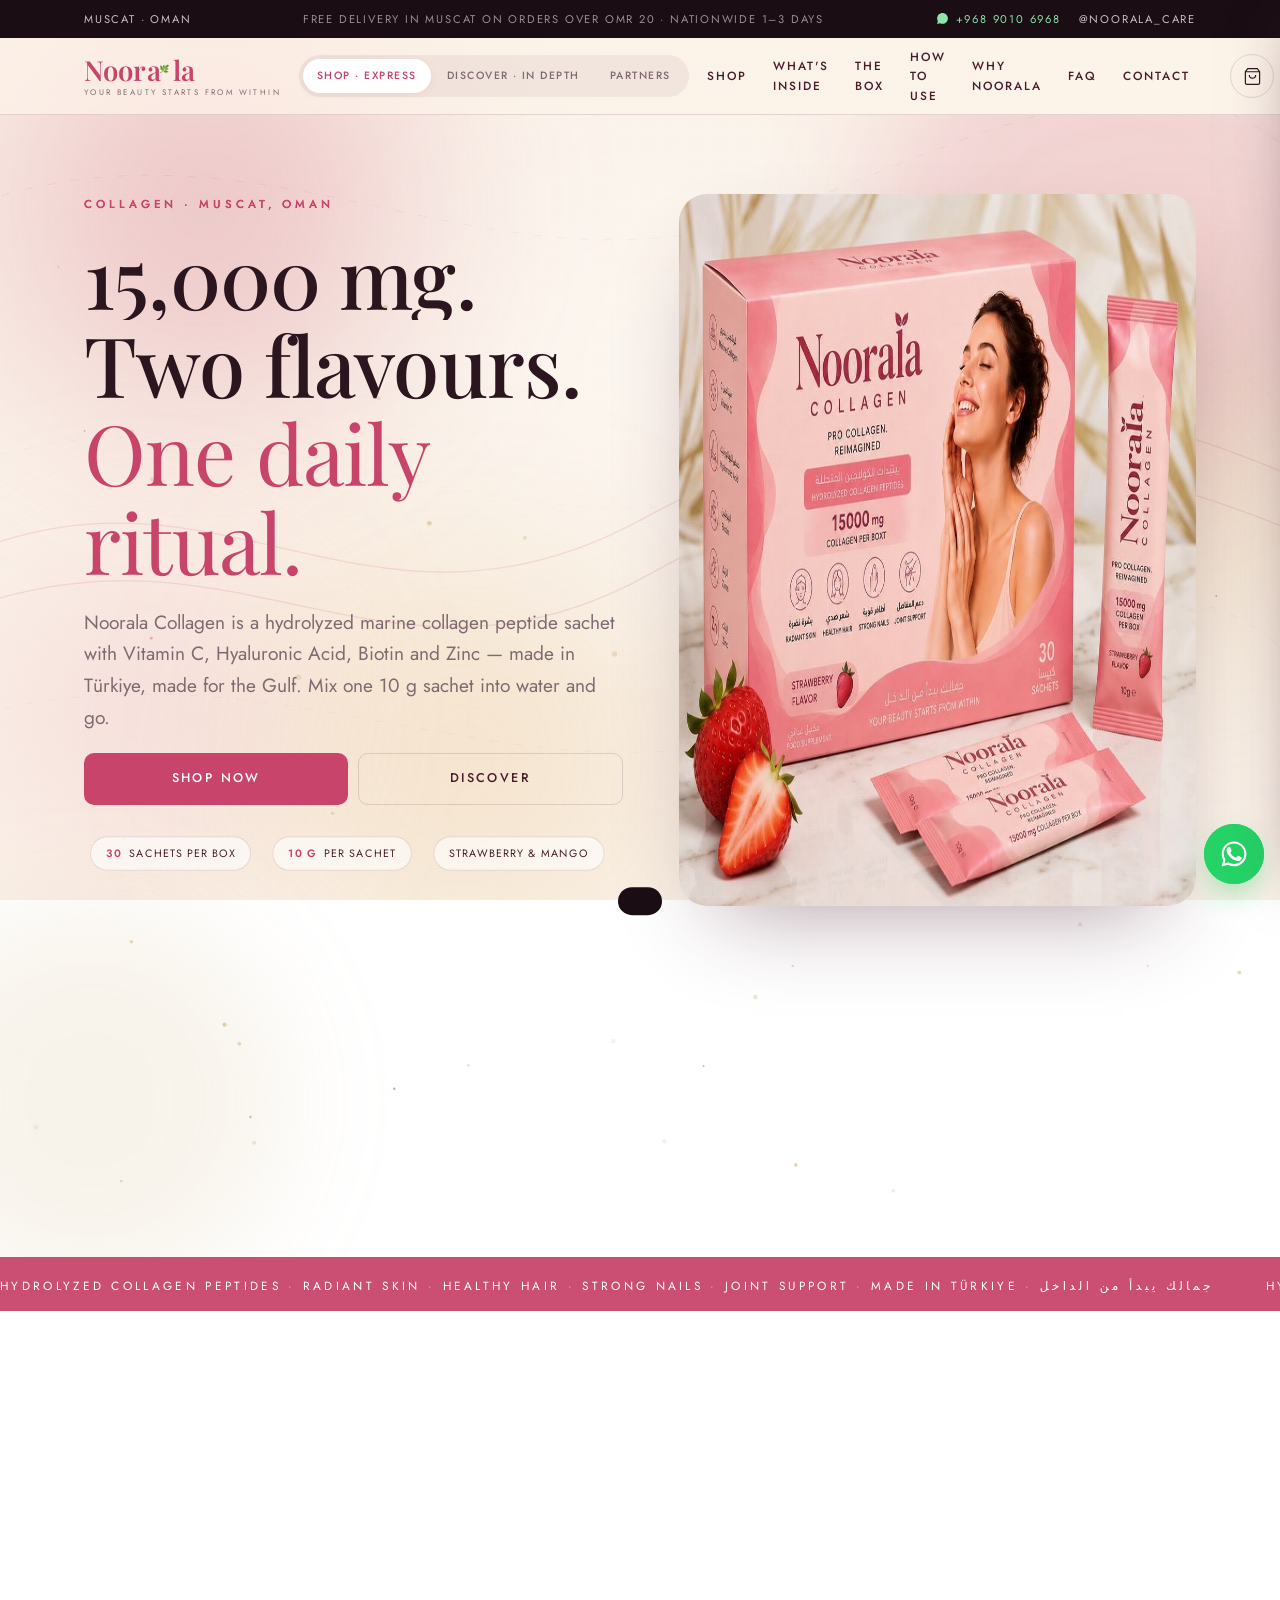
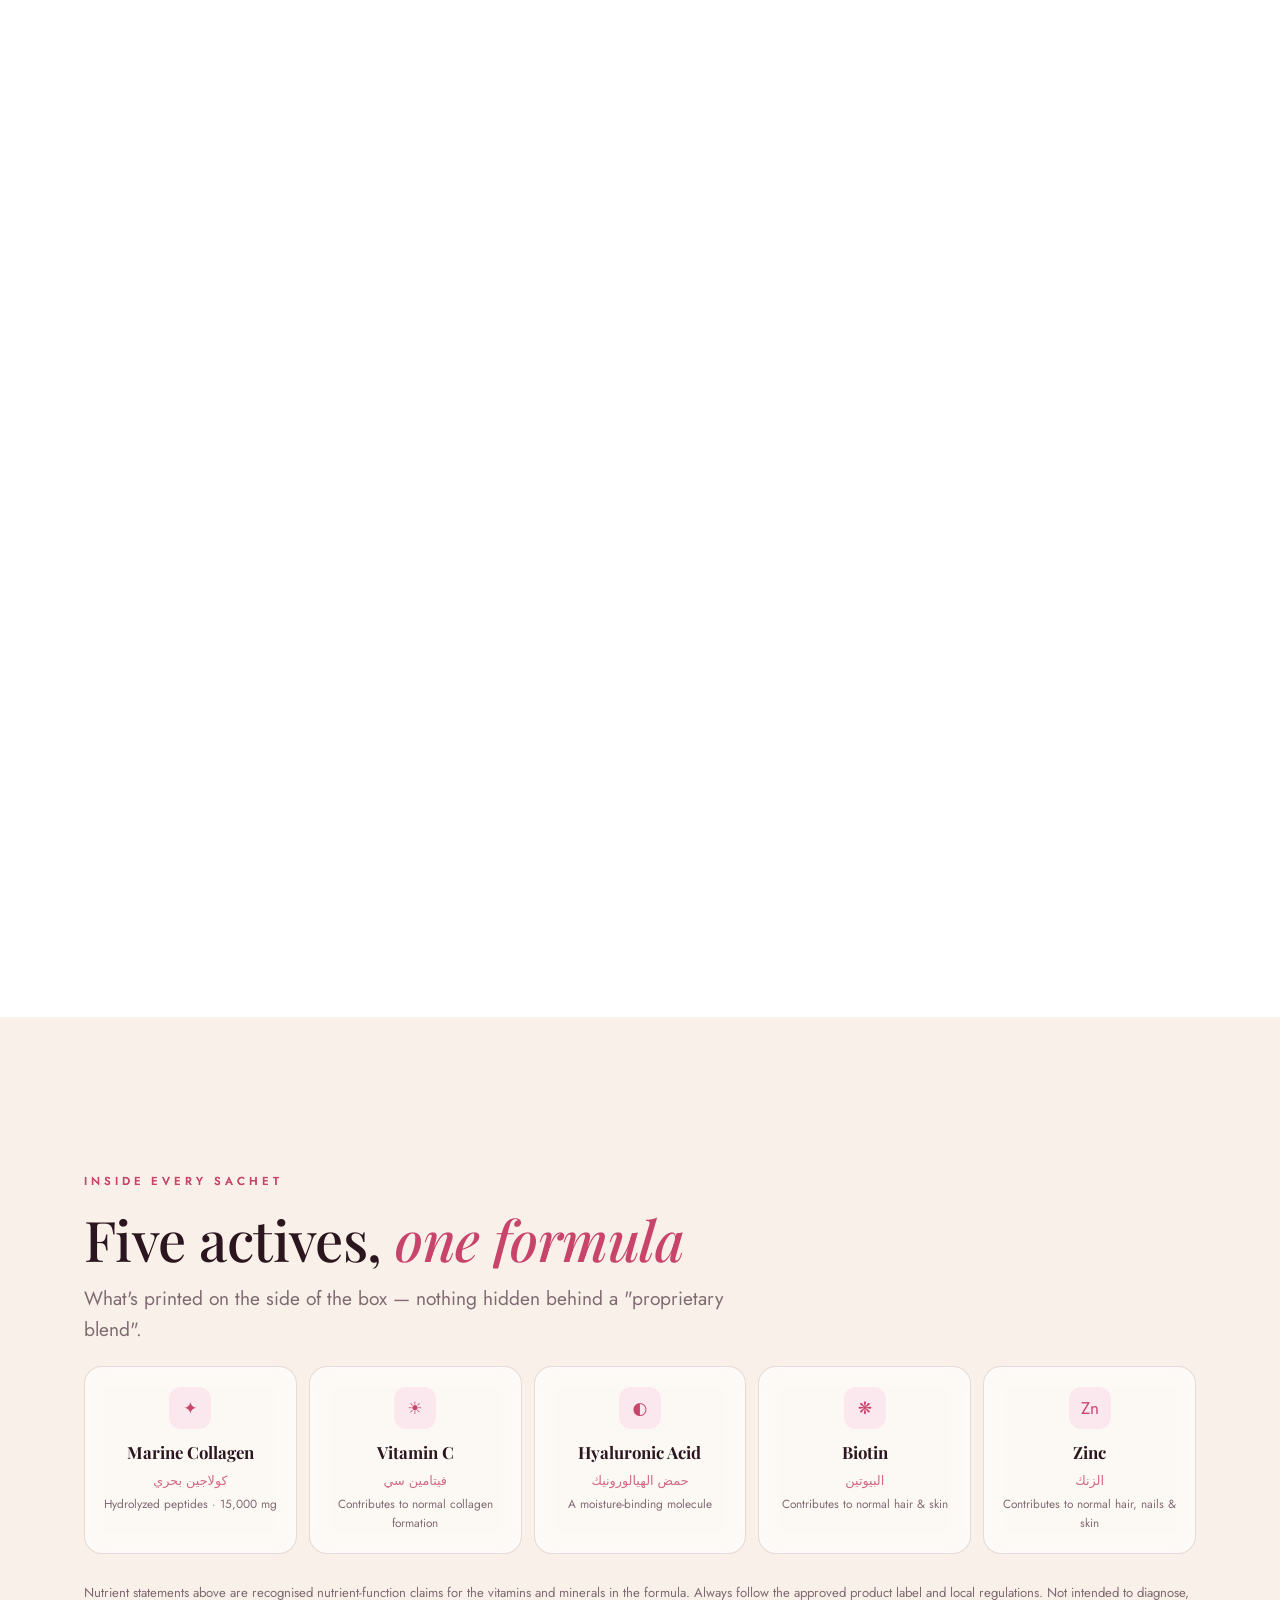
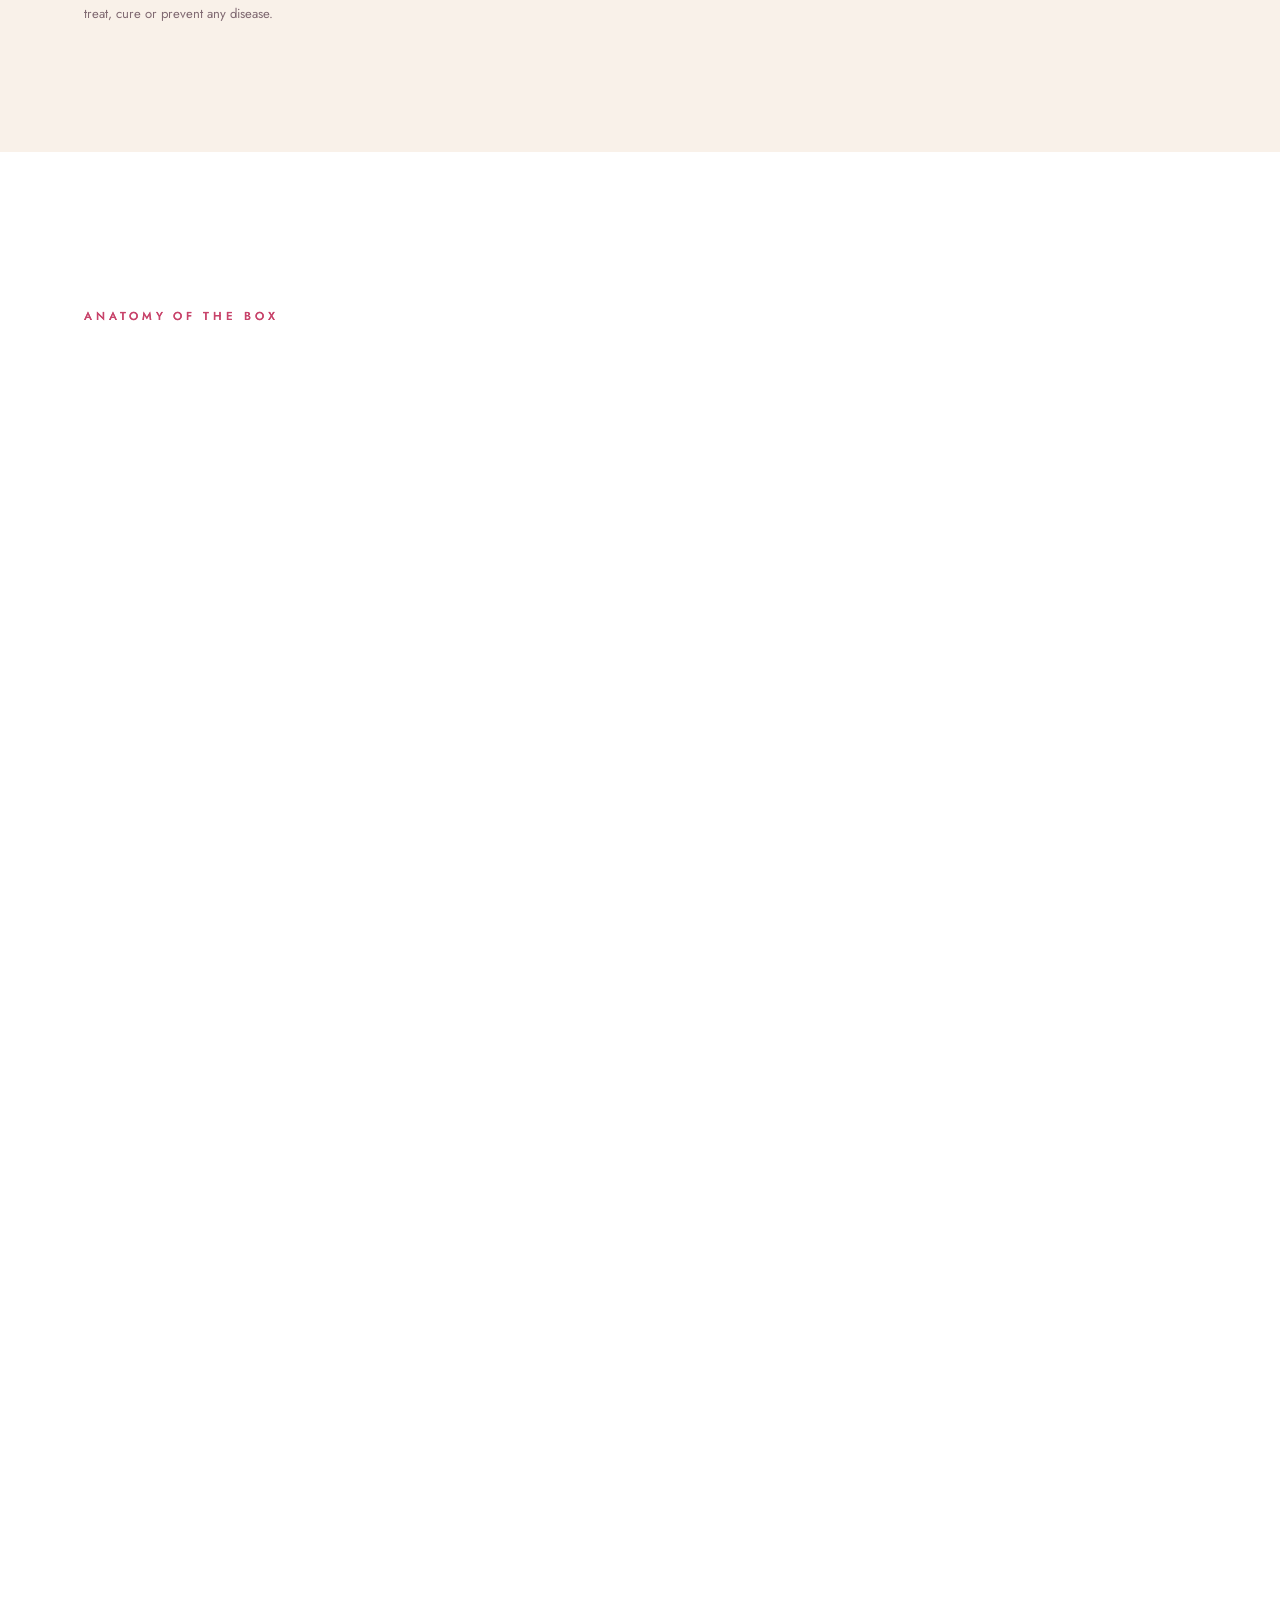
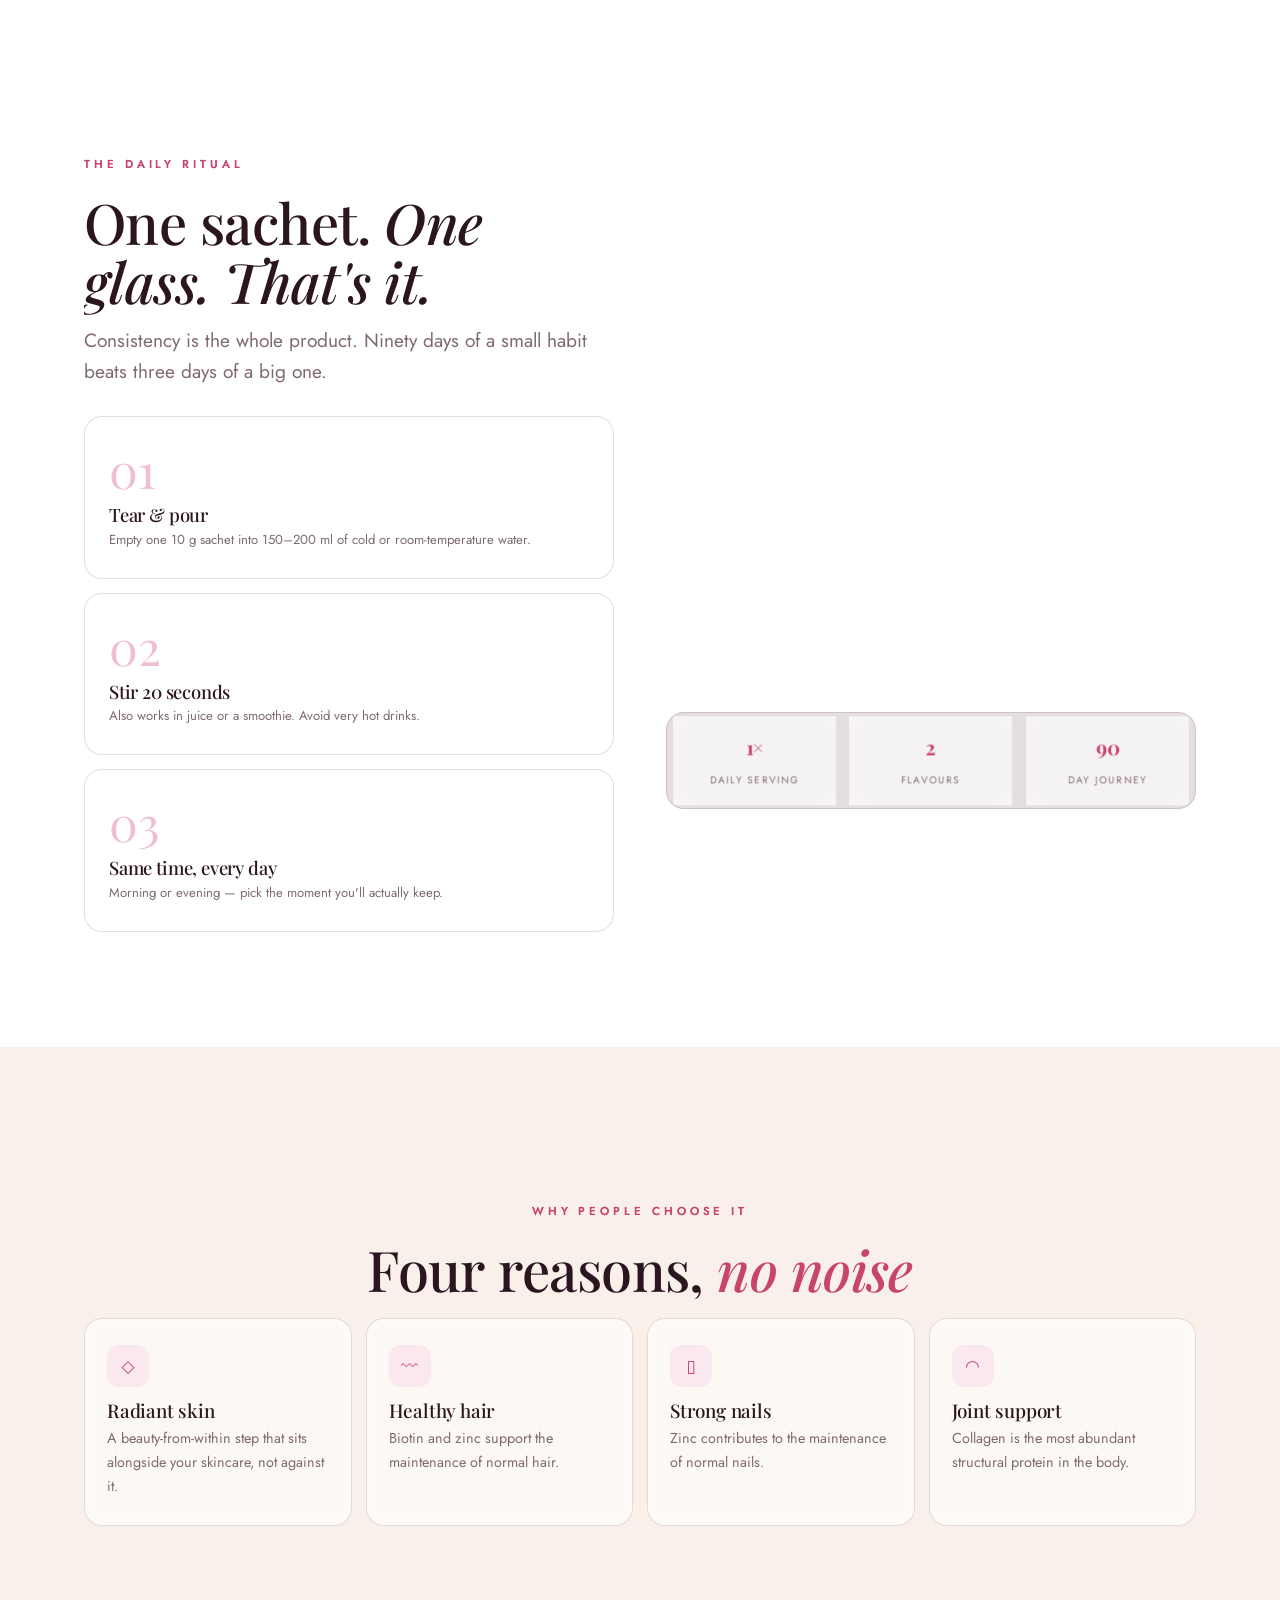
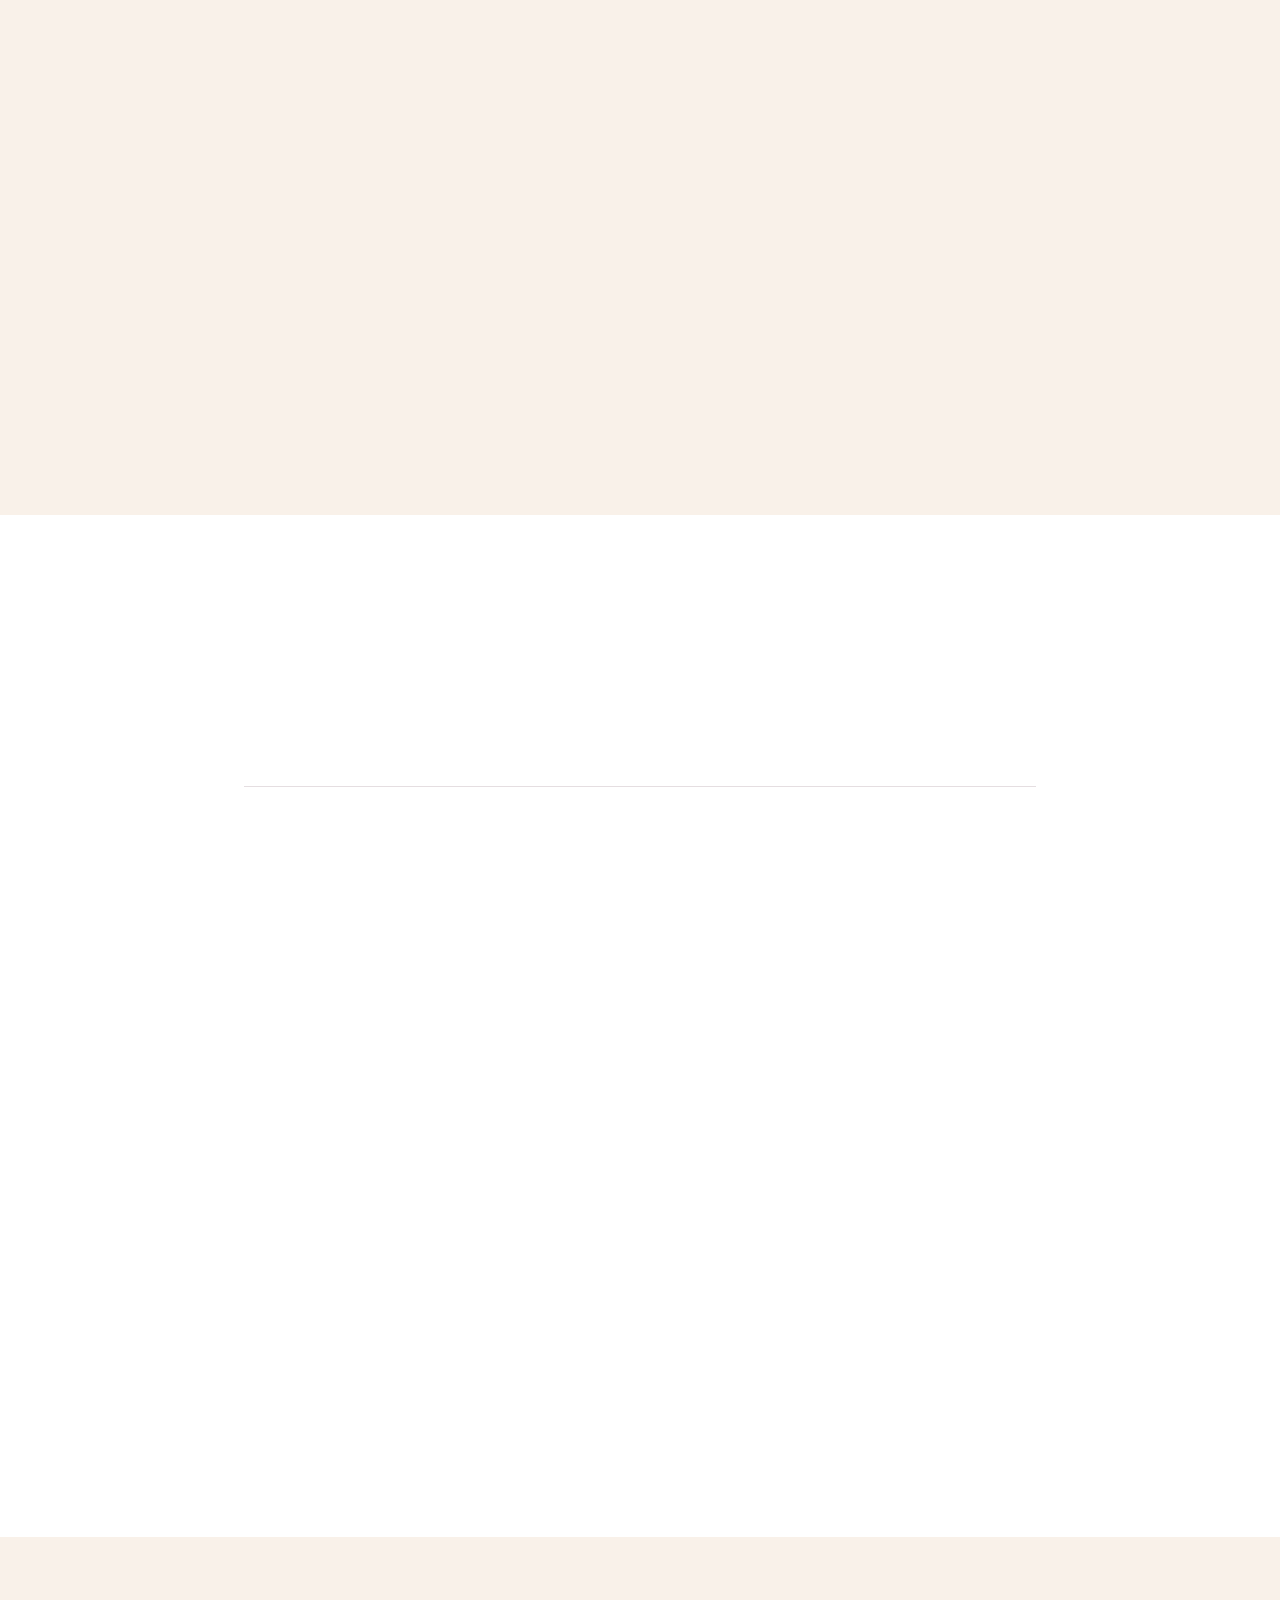
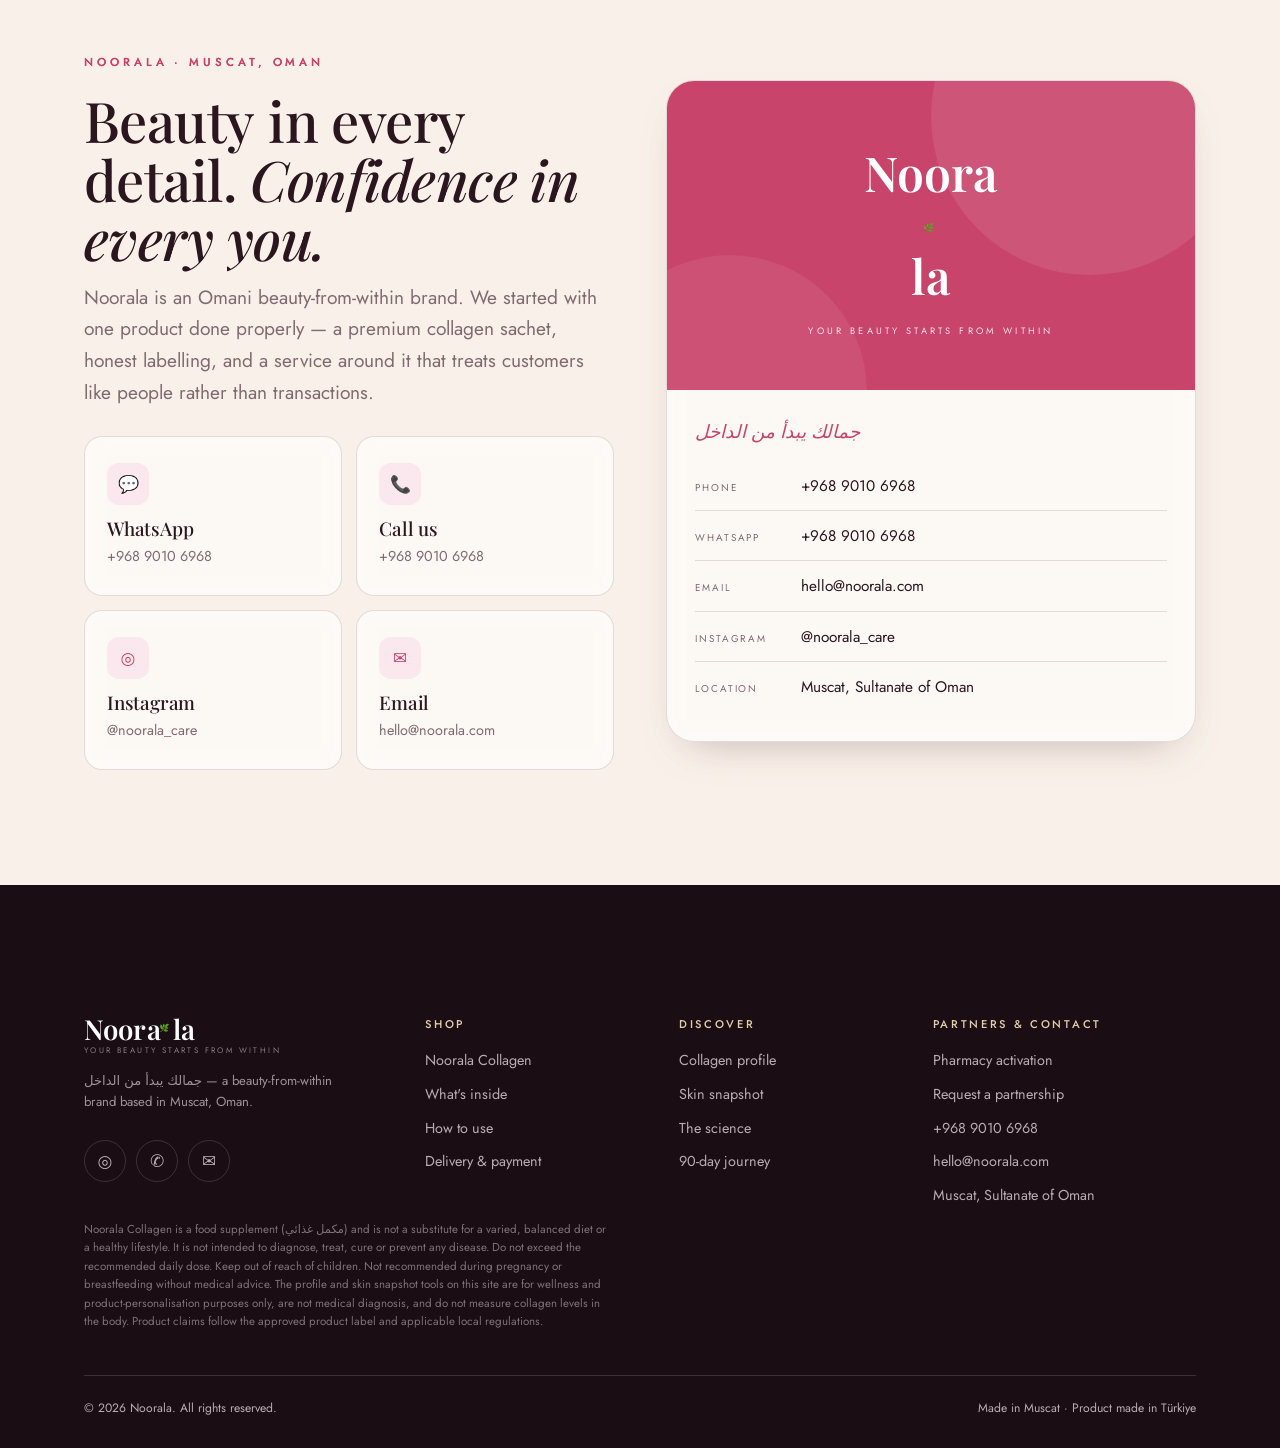
==== index.html @ df765865 "Publish Noorala website" ====
<!DOCTYPE html>
<html lang="en">
<head>
<meta charset="UTF-8">
<meta name="viewport" content="width=device-width, initial-scale=1, viewport-fit=cover">
<title>Noorala — Your Beauty Starts From Within | Collagen, Muscat Oman</title>
<meta name="description" content="Noorala Collagen — 15,000 mg hydrolyzed collagen peptides per sachet with Vitamin C, Hyaluronic Acid, Biotin & Zinc. Strawberry & Mango. Discover your collagen profile, build your ritual, start your 90-day journey. Muscat, Oman.">
<meta name="theme-color" content="#C8446B">
<meta property="og:title" content="Noorala — Your Beauty Starts From Within">
<meta property="og:description" content="A digital collagen ecosystem: personalised profile, skin snapshot, and a 90-day ritual. Muscat, Oman.">
<link rel="preconnect" href="https://fonts.googleapis.com">
<link rel="preconnect" href="https://fonts.gstatic.com" crossorigin>
<link href="https://fonts.googleapis.com/css2?family=Playfair+Display:ital,wght@0,400;0,500;0,600;0,700;1,400;1,500&family=Jost:wght@300;400;500;600&display=swap" rel="stylesheet">
<style>
/* =====================================================================
   NOORALA — DESIGN SYSTEM  ·  Custom theme: "ROSE ATELIER"
   Display: Playfair Display   ·   UI/Body: Jost
   Dominant: cream/sand (60%) · Secondary: rose (30%) · Accent: gold (10%)
   ===================================================================== */
:root{
  --rose:#C8446B; --rose-deep:#A32E52; --rose-soft:#F0BFCD; --rose-tint:#FBE7EE;
  --plum:#4A1B2C; --noir:#1A0E14; --ink:#2B1620;
  --cream:#FBF3EA; --sand:#F4E6D8; --white:#FFFFFF;
  --gold:#C9A46A; --gold-soft:#E3CFA6;
  --mango:#D9A03F; --mango-tint:#F8ECD6;
  --muted:#806A72; --line:rgba(74,27,44,.14); --line-dark:rgba(255,255,255,.14);

  --bg:var(--cream); --fg:var(--ink);
  --font-d:'Playfair Display',Georgia,serif;
  --font-b:'Jost',system-ui,-apple-system,'Segoe UI',sans-serif;

  --r-s:10px; --r-m:18px; --r-l:28px; --r-xl:40px;
  --pad:clamp(20px,5vw,64px);
  --maxw:1240px;
  --ease:cubic-bezier(.16,1,.3,1);
  --ease-cine:cubic-bezier(.65,0,.35,1);
  --shadow-s:0 2px 10px rgba(74,27,44,.06);
  --shadow-m:0 18px 44px -22px rgba(74,27,44,.34);
  --shadow-l:0 40px 90px -40px rgba(74,27,44,.45);
}
*,*::before,*::after{box-sizing:border-box}
html{scroll-behavior:smooth;-webkit-text-size-adjust:100%}
body{
  margin:0;background:var(--bg);color:var(--fg);
  font-family:var(--font-b);font-weight:400;font-size:17px;line-height:1.65;
  overflow-x:hidden;-webkit-font-smoothing:antialiased;
}
img{max-width:100%;display:block}
button,input,select,textarea{font:inherit;color:inherit}
a{color:inherit;text-decoration:none}
h1,h2,h3,h4{font-family:var(--font-d);font-weight:500;line-height:1.06;margin:0;letter-spacing:-.01em}
h1{font-size:clamp(2.6rem,7vw,5.2rem)}
h2{font-size:clamp(2rem,4.4vw,3.5rem)}
h3{font-size:clamp(1.25rem,2.2vw,1.8rem)}
p{margin:0 0 1em}
::selection{background:var(--rose);color:#fff}
:focus-visible{outline:2px solid var(--rose);outline-offset:3px;border-radius:4px}

/* ---------- utility ---------- */
.wrap{max-width:var(--maxw);margin-inline:auto;padding-inline:var(--pad)}
.sec{padding:clamp(64px,9vw,132px) 0;position:relative}
.eyebrow{font-size:.72rem;letter-spacing:.34em;text-transform:uppercase;font-weight:500;color:var(--rose);margin-bottom:18px;display:block}
.eyebrow.on-dark{color:var(--gold-soft)}
.lede{font-size:clamp(1.02rem,1.5vw,1.22rem);color:var(--muted);max-width:60ch}
.ital{font-family:var(--font-d);font-style:italic;font-weight:400}
.small{font-size:.82rem;line-height:1.6;color:var(--muted)}
.center{text-align:center}
.mt-s{margin-top:14px}.mt-m{margin-top:28px}.mt-l{margin-top:52px}
.dark{background:var(--noir);color:#F6EAEF}
.dark .lede,.dark .small{color:rgba(246,234,239,.66)}
.rose-bg{background:var(--rose);color:#fff}
.sand-bg{background:var(--sand)}
.hide{display:none !important}
.sr{position:absolute;width:1px;height:1px;overflow:hidden;clip:rect(0 0 0 0);white-space:nowrap}
.grain{position:fixed;inset:0;pointer-events:none;z-index:1;opacity:.35;
  background-image:radial-gradient(rgba(74,27,44,.05) 1px,transparent 1px);background-size:3px 3px;mix-blend-mode:multiply}

/* ---------- buttons ---------- */
.btn{
  display:inline-flex;align-items:center;justify-content:center;gap:10px;
  min-height:52px;padding:0 30px;border:1px solid transparent;border-radius:var(--r-s);
  font-size:.79rem;font-weight:500;letter-spacing:.19em;text-transform:uppercase;
  cursor:pointer;background:var(--rose);color:#fff;
  transition:transform .22s var(--ease),box-shadow .22s var(--ease),background .22s,color .22s,border-color .22s;
}
.btn:hover{transform:translateY(-2px);box-shadow:0 14px 30px -14px rgba(200,68,107,.8);background:var(--rose-deep)}
.btn:active{transform:translateY(0)}
.btn.ghost{background:transparent;color:var(--plum);border-color:var(--line)}
.btn.ghost:hover{background:rgba(200,68,107,.06);border-color:var(--rose);color:var(--rose);box-shadow:none}
.btn.on-dark{background:transparent;color:#fff;border-color:rgba(255,255,255,.32)}
.btn.on-dark:hover{background:#fff;color:var(--noir);border-color:#fff;box-shadow:none}
.btn.gold{background:var(--gold);color:#241019}.btn.gold:hover{background:var(--gold-soft);box-shadow:none}
.btn.sm{min-height:42px;padding:0 18px;font-size:.68rem}
.btn.wide{width:100%}
.btn[disabled]{opacity:.4;pointer-events:none}
.linkw{position:relative;font-size:.78rem;letter-spacing:.18em;text-transform:uppercase;font-weight:500;padding-bottom:3px}
.linkw::after{content:'';position:absolute;left:0;bottom:0;height:1px;width:0;background:currentColor;transition:width .35s var(--ease)}
.linkw:hover::after{width:100%}

/* ---------- top bar + nav ---------- */
.topbar{background:var(--noir);color:rgba(246,234,239,.8);font-size:.7rem;letter-spacing:.16em;text-transform:uppercase;position:relative;z-index:60}
.topbar .wrap{display:flex;gap:22px;align-items:center;justify-content:space-between;min-height:38px}
.topbar a:hover{color:var(--rose-soft)}
.tb-mid{display:none}
@media(min-width:860px){.tb-mid{display:block;opacity:.72}}
header.nav{position:sticky;top:0;z-index:70;background:rgba(251,243,234,.82);backdrop-filter:blur(16px) saturate(140%);
  border-bottom:1px solid var(--line);transition:box-shadow .3s}
header.nav.stuck{box-shadow:0 10px 30px -24px rgba(74,27,44,.6)}
.nav .wrap{display:flex;align-items:center;gap:18px;min-height:76px}
.brand{display:flex;flex-direction:column;line-height:1;flex:0 0 auto}
.brand b{font-family:var(--font-d);font-size:1.72rem;font-weight:600;letter-spacing:.005em;color:var(--rose)}
.brand span{font-size:.5rem;letter-spacing:.3em;text-transform:uppercase;color:var(--muted);margin-top:4px}
.brand .leaf{display:inline-block;transform:translate(-2px,-9px) rotate(6deg);color:var(--gold)}
.navlinks{display:none;gap:26px;margin-left:auto;align-items:center}
@media(min-width:1040px){.navlinks{display:flex}}
.navlinks a{font-size:.74rem;letter-spacing:.17em;text-transform:uppercase;font-weight:500;color:var(--plum);position:relative;padding:6px 0}
.navlinks a::after{content:'';position:absolute;left:0;bottom:0;height:1px;width:0;background:var(--rose);transition:width .3s var(--ease)}
.navlinks a:hover::after{width:100%}
.nav-actions{display:flex;align-items:center;gap:10px;margin-left:auto}
@media(min-width:1040px){.nav-actions{margin-left:22px}}
.icon-btn{width:44px;height:44px;display:grid;place-items:center;border-radius:50%;border:1px solid var(--line);background:transparent;cursor:pointer;transition:.2s}
.icon-btn:hover{border-color:var(--rose);color:var(--rose)}
.cart-btn{position:relative}
.cart-count{position:absolute;top:-4px;right:-4px;min-width:20px;height:20px;border-radius:10px;background:var(--rose);color:#fff;font-size:.66rem;display:grid;place-items:center;padding:0 5px;font-weight:600}
.burger{display:grid}
@media(min-width:1040px){.burger{display:none}}

/* mode switch */
.modeswitch{display:flex;background:rgba(74,27,44,.06);border-radius:99px;padding:4px;gap:2px}
.modeswitch button{border:0;background:transparent;cursor:pointer;border-radius:99px;padding:8px 14px;
  font-size:.66rem;letter-spacing:.14em;text-transform:uppercase;font-weight:500;color:var(--muted);transition:.25s var(--ease);white-space:nowrap}
.modeswitch button[aria-pressed="true"]{background:var(--white);color:var(--rose);box-shadow:var(--shadow-s)}
.modeswitch button:hover{color:var(--plum)}
@media(max-width:719px){.modeswitch button span{display:none}.modeswitch button{padding:8px 11px}}

/* mobile drawer */
.drawer{position:fixed;inset:0;z-index:90;background:var(--noir);color:#fff;transform:translateY(-100%);
  transition:transform .5s var(--ease);display:flex;flex-direction:column;padding:26px var(--pad) 40px;overflow-y:auto}
.drawer.open{transform:translateY(0)}
.drawer nav{display:flex;flex-direction:column;gap:6px;margin-top:40px}
.drawer nav a{font-family:var(--font-d);font-size:2rem;padding:8px 0;border-bottom:1px solid var(--line-dark)}
.drawer nav a:hover{color:var(--rose-soft);padding-left:10px;transition:.3s var(--ease)}

/* ---------- mode visibility ---------- */
body[data-mode="express"] .m-deep,body[data-mode="express"] .m-partner,
body[data-mode="deep"] .m-express,body[data-mode="deep"] .m-partner,
body[data-mode="partner"] .m-express,body[data-mode="partner"] .m-deep{display:none}

/* ---------- hero ---------- */
.hero{position:relative;overflow:hidden;padding:clamp(40px,7vw,80px) 0 clamp(56px,8vw,110px);isolation:isolate}
.hero-grid{display:grid;gap:clamp(30px,5vw,56px);align-items:center;grid-template-columns:1fr}
@media(min-width:960px){.hero-grid{grid-template-columns:1.02fr .98fr}}
.hero h1{margin-bottom:22px}
.hero h1 .l{display:block;overflow:hidden}
.hero h1 .l>i{display:block;font-style:normal;transform:translateY(105%);animation:riseIn .95s var(--ease) forwards}
.hero h1 .l:nth-child(2)>i{animation-delay:.11s}
.hero h1 .l:nth-child(3)>i{animation-delay:.22s}
@keyframes riseIn{to{transform:translateY(0)}}
.hero-visual{position:relative;display:grid;place-items:center;min-height:340px}
.hero-visual img{border-radius:var(--r-l);box-shadow:var(--shadow-l);position:relative;z-index:2;animation:floaty 7s ease-in-out infinite}
@keyframes floaty{0%,100%{transform:translateY(0)}50%{transform:translateY(-14px)}}
.halo{position:absolute;width:min(78vw,520px);aspect-ratio:1;border-radius:50%;
  background:radial-gradient(circle at 50% 45%,rgba(200,68,107,.34),rgba(200,68,107,0) 66%);filter:blur(6px);z-index:1;animation:pulseHalo 9s ease-in-out infinite}
@keyframes pulseHalo{0%,100%{transform:scale(1);opacity:.85}50%{transform:scale(1.12);opacity:1}}
.helix{position:absolute;inset:0;z-index:0;opacity:.5;pointer-events:none}
.hero-badges{display:flex;flex-wrap:wrap;gap:10px;margin-top:30px}
.chip{display:inline-flex;align-items:center;gap:8px;border:1px solid var(--line);border-radius:99px;padding:8px 16px;
  font-size:.72rem;letter-spacing:.13em;text-transform:uppercase;background:rgba(255,255,255,.6);color:var(--plum)}
.chip b{color:var(--rose);font-weight:600}
.dark .chip{border-color:var(--line-dark);background:rgba(255,255,255,.05);color:rgba(246,234,239,.85)}

/* gateway (two doors) */
.doors{display:grid;gap:14px;grid-template-columns:1fr;margin-top:44px}
@media(min-width:820px){.doors{grid-template-columns:repeat(3,1fr)}}
.door{position:relative;border:1px solid var(--line);border-radius:var(--r-m);padding:26px 24px 22px;background:rgba(255,255,255,.55);
  cursor:pointer;text-align:left;transition:.35s var(--ease);overflow:hidden}
.door:hover{transform:translateY(-4px);border-color:var(--rose);background:#fff;box-shadow:var(--shadow-m)}
.door h4{font-size:1.35rem;margin:8px 0 6px}
.door .n{font-size:.68rem;letter-spacing:.24em;color:var(--gold);font-weight:600}
.door .arw{margin-top:16px;font-size:.72rem;letter-spacing:.18em;text-transform:uppercase;color:var(--rose);display:flex;gap:8px;align-items:center}
.door:hover .arw span{transform:translateX(5px)}
.door .arw span{transition:transform .3s var(--ease)}

/* ---------- ticker ---------- */
.ticker{background:var(--rose);color:#fff;overflow:hidden;padding:13px 0;white-space:nowrap}
.ticker-track{display:inline-flex;gap:52px;animation:slide 34s linear infinite;font-size:.74rem;letter-spacing:.28em;text-transform:uppercase}
.ticker-track i{font-style:normal;opacity:.55}
@keyframes slide{to{transform:translateX(-50%)}}

/* ---------- cards / bento ---------- */
.bento{display:grid;gap:14px;grid-template-columns:repeat(2,1fr)}
@media(min-width:900px){.bento{grid-template-columns:repeat(4,1fr)}}
.tile{background:#fff;border:1px solid var(--line);border-radius:var(--r-m);padding:26px 22px;transition:.35s var(--ease);position:relative;overflow:hidden}
.tile:hover{transform:translateY(-4px);box-shadow:var(--shadow-m);border-color:var(--rose-soft)}
.tile h4{font-family:var(--font-d);font-size:1.18rem;margin:14px 0 6px}
.tile p{font-size:.9rem;color:var(--muted);margin:0}
.tile.span2{grid-column:span 2}
.tile.dark-tile{background:var(--plum);color:#fff;border-color:transparent}
.tile.dark-tile p{color:rgba(255,255,255,.7)}
.ico{width:42px;height:42px;display:grid;place-items:center;border-radius:12px;background:var(--rose-tint);color:var(--rose)}
.dark-tile .ico{background:rgba(255,255,255,.12);color:var(--gold-soft)}
.dark .tile{background:rgba(255,255,255,.04);border-color:var(--line-dark);color:#F6EAEF}
.dark .tile p{color:rgba(246,234,239,.66)}
.dark .ico{background:rgba(200,68,107,.22);color:var(--rose-soft)}

/* ---------- reveal ---------- */
.rv{opacity:0;transform:translateY(28px);transition:opacity .8s var(--ease),transform .8s var(--ease)}
.rv.in{opacity:1;transform:none}
.rv[data-d="1"]{transition-delay:.09s}.rv[data-d="2"]{transition-delay:.18s}
.rv[data-d="3"]{transition-delay:.27s}.rv[data-d="4"]{transition-delay:.36s}.rv[data-d="5"]{transition-delay:.45s}

/* ---------- section head ---------- */
.shead{max-width:70ch;margin-bottom:clamp(32px,5vw,60px)}
.shead.c{margin-inline:auto;text-align:center}
.shead h2 em{font-family:var(--font-d);font-style:italic;color:var(--rose)}
.dark .shead h2 em{color:var(--rose-soft)}

/* ---------- product / shop ---------- */
.shop-grid{display:grid;gap:clamp(28px,4vw,60px);grid-template-columns:1fr;align-items:start}
@media(min-width:940px){.shop-grid{grid-template-columns:1.05fr .95fr}}
.pv{position:relative;border-radius:var(--r-l);overflow:hidden;background:var(--rose-tint);transition:background .6s var(--ease)}
.pv.mango{background:var(--mango-tint)}
.pv img{transition:opacity .5s var(--ease),transform .8s var(--ease)}
.flavors{display:flex;gap:10px;margin:22px 0 26px;flex-wrap:wrap}
.flavor{display:flex;align-items:center;gap:10px;border:1px solid var(--line);border-radius:var(--r-s);padding:11px 18px;cursor:pointer;background:#fff;transition:.25s var(--ease);font-size:.82rem;letter-spacing:.1em;text-transform:uppercase}
.flavor .dot{width:14px;height:14px;border-radius:50%;background:var(--rose)}
.flavor[data-f="mango"] .dot{background:var(--mango)}
.flavor[aria-pressed="true"]{border-color:var(--rose);box-shadow:inset 0 0 0 1px var(--rose);color:var(--rose)}
.flavor[data-f="mango"][aria-pressed="true"]{border-color:var(--mango);box-shadow:inset 0 0 0 1px var(--mango);color:#8a6216}
.price{display:flex;align-items:baseline;gap:12px;margin:6px 0 4px}
.price b{font-family:var(--font-d);font-size:2.6rem;font-weight:600}
.price s{color:var(--muted);font-size:1rem}
.packs{display:grid;gap:10px;margin:22px 0}
.pack{display:flex;align-items:center;gap:14px;border:1px solid var(--line);border-radius:var(--r-m);padding:16px 18px;cursor:pointer;background:#fff;transition:.25s var(--ease);text-align:left;width:100%}
.pack:hover{border-color:var(--rose-soft)}
.pack[aria-pressed="true"]{border-color:var(--rose);background:var(--rose-tint)}
.pack .r{width:18px;height:18px;border-radius:50%;border:1.5px solid var(--line);flex:0 0 auto;display:grid;place-items:center}
.pack[aria-pressed="true"] .r::after{content:'';width:9px;height:9px;border-radius:50%;background:var(--rose)}
.pack .t{flex:1}
.pack .t b{display:block;font-size:.95rem;letter-spacing:.02em}
.pack .t span{font-size:.78rem;color:var(--muted)}
.pack .p{font-family:var(--font-d);font-size:1.25rem}
.badge{display:inline-block;background:var(--gold);color:#241019;font-size:.6rem;letter-spacing:.16em;text-transform:uppercase;padding:3px 8px;border-radius:4px;font-weight:600;margin-left:8px}
.qty{display:inline-flex;align-items:center;border:1px solid var(--line);border-radius:var(--r-s);overflow:hidden;background:#fff}
.qty button{width:44px;height:50px;border:0;background:transparent;cursor:pointer;font-size:1.2rem;color:var(--plum)}
.qty button:hover{background:var(--rose-tint);color:var(--rose)}
.qty output{min-width:44px;text-align:center;font-weight:500}
.buyrow{display:flex;gap:10px;flex-wrap:wrap;align-items:center;margin-top:8px}
.buyrow .btn{flex:1;min-width:200px}
.factbar{display:grid;grid-template-columns:repeat(3,1fr);gap:1px;background:var(--line);border:1px solid var(--line);border-radius:var(--r-m);overflow:hidden;margin-top:26px}
.factbar div{background:#fff;padding:16px 12px;text-align:center}
.factbar b{display:block;font-family:var(--font-d);font-size:1.35rem;color:var(--rose)}
.factbar span{font-size:.66rem;letter-spacing:.16em;text-transform:uppercase;color:var(--muted)}

/* ingredient rail */
.ing-rail{display:grid;gap:12px;grid-template-columns:repeat(2,1fr)}
@media(min-width:760px){.ing-rail{grid-template-columns:repeat(5,1fr)}}
.ing{border:1px solid var(--line);border-radius:var(--r-m);padding:20px 16px;background:#fff;text-align:center;transition:.3s var(--ease)}
.ing:hover{border-color:var(--rose);transform:translateY(-3px)}
.ing b{display:block;font-family:var(--font-d);font-size:1.05rem;margin-top:10px}
.ing span{font-size:.74rem;color:var(--muted);display:block;margin-top:3px}
.ing .ar{font-size:.8rem;color:var(--rose);opacity:.8}

/* ---------- steps ---------- */
.steps{display:grid;gap:14px;grid-template-columns:1fr}
@media(min-width:800px){.steps{grid-template-columns:repeat(3,1fr)}}
.step{position:relative;padding:28px 24px;border-radius:var(--r-m);background:#fff;border:1px solid var(--line)}
.step .n{font-family:var(--font-d);font-size:3rem;color:var(--rose-soft);line-height:1}
.dark .step{background:rgba(255,255,255,.04);border-color:var(--line-dark)}
.dark .step .n{color:rgba(200,68,107,.7)}

/* ---------- quiz / experience overlay ---------- */
.xp{position:fixed;inset:0;z-index:100;background:var(--noir);color:#F6EAEF;display:none;overflow-y:auto}
.xp.open{display:block;animation:fadeIn .4s var(--ease)}
@keyframes fadeIn{from{opacity:0}to{opacity:1}}
.xp-bg{position:absolute;inset:0;background:
  radial-gradient(60vw 60vw at 78% 12%,rgba(200,68,107,.30),transparent 62%),
  radial-gradient(50vw 50vw at 12% 82%,rgba(201,164,106,.20),transparent 62%);animation:gShift 16s ease-in-out infinite}
@keyframes gShift{0%,100%{transform:scale(1)}50%{transform:scale(1.15) rotate(3deg)}}
.xp-inner{position:relative;z-index:2;min-height:100dvh;display:flex;flex-direction:column;padding:20px var(--pad) 48px;max-width:1000px;margin-inline:auto}
.xp-top{display:flex;align-items:center;justify-content:space-between;gap:16px;padding-block:8px}
.xp-close{border:1px solid var(--line-dark);background:transparent;color:#fff;border-radius:99px;width:44px;height:44px;cursor:pointer;font-size:1.1rem}
.xp-close:hover{background:#fff;color:var(--noir)}
.progress{height:2px;background:rgba(255,255,255,.16);border-radius:2px;overflow:hidden;margin:14px 0 0}
.progress i{display:block;height:100%;background:linear-gradient(90deg,var(--rose),var(--gold));width:0;transition:width .5s var(--ease)}
.q-stage{flex:1;display:flex;flex-direction:column;justify-content:center;padding:clamp(24px,6vh,60px) 0}
.q-step{display:none;animation:qIn .55s var(--ease)}
.q-step.on{display:block}
@keyframes qIn{from{opacity:0;transform:translateY(22px)}to{opacity:1;transform:none}}
.q-step h3{font-size:clamp(1.7rem,4.4vw,2.9rem);margin-bottom:8px}
.q-step .qsub{color:rgba(246,234,239,.6);font-size:.9rem;margin-bottom:28px}
.opts{display:grid;gap:10px;grid-template-columns:1fr}
@media(min-width:640px){.opts{grid-template-columns:repeat(2,1fr)}.opts.three{grid-template-columns:repeat(3,1fr)}}
.opt{border:1px solid var(--line-dark);background:rgba(255,255,255,.04);color:#fff;border-radius:var(--r-m);
  padding:20px;text-align:left;cursor:pointer;transition:.28s var(--ease);display:flex;gap:14px;align-items:center;min-height:76px}
.opt:hover{background:rgba(255,255,255,.1);border-color:var(--rose-soft);transform:translateY(-2px)}
.opt[aria-pressed="true"]{background:var(--rose);border-color:var(--rose);box-shadow:0 14px 34px -18px var(--rose)}
.opt .oi{font-size:1.5rem;line-height:1}
.opt b{display:block;font-size:1rem;font-weight:500}
.opt span{font-size:.78rem;opacity:.66}
.q-nav{display:flex;justify-content:space-between;gap:12px;margin-top:30px;align-items:center}

/* result */
.result-hero{text-align:center;padding:20px 0 10px}
.result-hero .arch{font-family:var(--font-d);font-size:clamp(2.4rem,7vw,4.4rem);color:#fff;line-height:1.05;margin:6px 0}
.result-hero .arch em{color:var(--gold-soft);font-style:italic}
.meters{display:grid;gap:16px;margin:34px 0}
@media(min-width:700px){.meters{grid-template-columns:repeat(2,1fr)}}
.meter b{display:flex;justify-content:space-between;font-size:.76rem;letter-spacing:.16em;text-transform:uppercase;font-weight:500;margin-bottom:8px}
.meter i{display:block;height:4px;background:rgba(255,255,255,.14);border-radius:4px;overflow:hidden}
.meter i em{display:block;height:100%;width:0;background:linear-gradient(90deg,var(--rose),var(--gold));transition:width 1.1s var(--ease)}
.ritual-card{border:1px solid var(--line-dark);border-radius:var(--r-l);padding:clamp(24px,4vw,40px);background:rgba(255,255,255,.05);backdrop-filter:blur(8px)}
.ritual-row{display:grid;gap:20px;grid-template-columns:1fr}
@media(min-width:700px){.ritual-row{grid-template-columns:repeat(3,1fr)}}
.ritual-row div b{font-size:.68rem;letter-spacing:.22em;text-transform:uppercase;color:var(--gold-soft);display:block;margin-bottom:6px}
.ritual-row div span{font-family:var(--font-d);font-size:1.5rem}
.why{list-style:none;padding:0;margin:26px 0 0;display:grid;gap:10px}
.why li{display:flex;gap:12px;align-items:flex-start;font-size:.94rem;color:rgba(246,234,239,.82)}
.why li::before{content:'✓';color:var(--gold);font-weight:700}

/* ---------- skin snapshot ---------- */
.scan-wrap{display:grid;gap:26px;grid-template-columns:1fr;align-items:start}
@media(min-width:900px){.scan-wrap{grid-template-columns:.95fr 1.05fr}}
.scan-stage{position:relative;aspect-ratio:4/5;border-radius:var(--r-l);overflow:hidden;background:rgba(255,255,255,.05);
  border:1px solid var(--line-dark);display:grid;place-items:center}
.scan-stage img,.scan-stage video{width:100%;height:100%;object-fit:cover}
.scan-empty{text-align:center;padding:30px;color:rgba(246,234,239,.55);font-size:.9rem}
.scanline{position:absolute;left:0;right:0;height:2px;background:linear-gradient(90deg,transparent,var(--rose),var(--gold),transparent);
  box-shadow:0 0 24px 4px rgba(200,68,107,.55);top:0;display:none}
.scanning .scanline{display:block;animation:scanMove 1.5s var(--ease-cine) infinite alternate}
@keyframes scanMove{from{top:2%}to{top:98%}}
.scanning::after{content:'';position:absolute;inset:0;background:
  repeating-linear-gradient(0deg,rgba(255,255,255,.05) 0 1px,transparent 1px 4px);pointer-events:none}
.scan-status{font-size:.72rem;letter-spacing:.24em;text-transform:uppercase;color:var(--gold-soft);min-height:20px}
.readouts{display:grid;gap:18px;margin-top:22px}
.ro{opacity:0;transform:translateY(10px);transition:.6s var(--ease)}
.ro.in{opacity:1;transform:none}

/* ---------- ritual builder ---------- */
.rb-steps{display:grid;gap:12px;grid-template-columns:repeat(2,1fr)}
@media(min-width:760px){.rb-steps{grid-template-columns:repeat(3,1fr)}}
.rb-opt{border:1px solid var(--line);background:#fff;border-radius:var(--r-m);padding:18px;cursor:pointer;text-align:left;transition:.25s var(--ease)}
.rb-opt:hover{border-color:var(--rose);transform:translateY(-2px)}
.rb-opt[aria-pressed="true"]{background:var(--rose);border-color:var(--rose);color:#fff}
.rb-opt b{display:block;font-size:.95rem}
.rb-opt span{font-size:.76rem;opacity:.7}
.rb-preview{border:1px solid var(--line);border-radius:var(--r-l);padding:clamp(24px,4vw,38px);background:linear-gradient(160deg,#fff,var(--rose-tint));text-align:center}
.rb-preview .name{font-family:var(--font-d);font-size:clamp(1.6rem,4vw,2.6rem);margin:6px 0 14px}
.rb-line{display:flex;gap:10px;justify-content:center;flex-wrap:wrap;font-size:.72rem;letter-spacing:.18em;text-transform:uppercase;color:var(--muted)}
.rb-line b{color:var(--rose);font-weight:600}
.field{display:block;width:100%;border:1px solid var(--line);border-radius:var(--r-s);padding:14px 16px;background:#fff;font-size:.98rem;transition:.2s}
.field:focus{outline:none;border-color:var(--rose);box-shadow:0 0 0 3px rgba(200,68,107,.12)}
textarea.field{min-height:110px;resize:vertical}
label.lb{font-size:.7rem;letter-spacing:.2em;text-transform:uppercase;color:var(--muted);display:block;margin-bottom:8px}

/* ---------- science ---------- */
.sci{display:grid;gap:26px;grid-template-columns:1fr}
@media(min-width:900px){.sci{grid-template-columns:.85fr 1.15fr}}
.sci-nav{display:flex;flex-direction:column;gap:4px}
.sci-nav button{text-align:left;border:0;background:transparent;color:rgba(246,234,239,.62);padding:16px 18px;border-radius:var(--r-s);
  cursor:pointer;font-size:.78rem;letter-spacing:.2em;text-transform:uppercase;transition:.25s var(--ease);border-left:2px solid transparent}
.sci-nav button:hover{color:#fff;background:rgba(255,255,255,.05)}
.sci-nav button[aria-pressed="true"]{color:#fff;background:rgba(200,68,107,.16);border-left-color:var(--rose)}
.sci-panel{border:1px solid var(--line-dark);border-radius:var(--r-l);padding:clamp(24px,4vw,44px);background:rgba(255,255,255,.03);min-height:340px}
.sci-panel h3{color:#fff;margin-bottom:6px}
.sci-panel .kicker{font-size:.68rem;letter-spacing:.26em;text-transform:uppercase;color:var(--gold-soft);margin-bottom:14px;display:block}
.sci-body{display:none;animation:qIn .5s var(--ease)}
.sci-body.on{display:block}
.toggle2{display:inline-flex;background:rgba(255,255,255,.07);border-radius:99px;padding:4px}
.toggle2 button{border:0;background:transparent;color:rgba(246,234,239,.6);border-radius:99px;padding:9px 20px;cursor:pointer;
  font-size:.68rem;letter-spacing:.18em;text-transform:uppercase;transition:.25s}
.toggle2 button[aria-pressed="true"]{background:#fff;color:var(--noir)}
.mol{width:100%;height:auto}
.mol .strand{stroke-dasharray:6 8;animation:dash 22s linear infinite}
@keyframes dash{to{stroke-dashoffset:-400}}

/* ---------- journey ---------- */
.timeline{position:relative;display:grid;gap:0;grid-template-columns:1fr}
@media(min-width:820px){.timeline{grid-template-columns:repeat(5,1fr)}}
.tl{position:relative;padding:34px 18px;text-align:center}
.tl::before{content:'';position:absolute;top:52px;left:50%;right:-50%;height:1px;background:var(--line-dark)}
@media(max-width:819px){.tl::before{display:none}}
.tl:last-child::before{display:none}
.tl .dot{width:18px;height:18px;border-radius:50%;background:var(--noir);border:2px solid var(--rose);margin:0 auto 18px;position:relative;z-index:2;transition:.4s}
.tl.active .dot{background:var(--rose);box-shadow:0 0 0 7px rgba(200,68,107,.2)}
.tl b{display:block;font-family:var(--font-d);font-size:1.5rem}
.tl span{font-size:.8rem;color:rgba(246,234,239,.6)}
.dash{display:grid;gap:16px;grid-template-columns:1fr}
@media(min-width:820px){.dash{grid-template-columns:1.1fr 1.4fr}}
.ring-card{border:1px solid var(--line-dark);border-radius:var(--r-l);padding:30px;text-align:center;background:rgba(255,255,255,.04)}
.ring{width:190px;height:190px;margin:0 auto}
.ring circle{fill:none;stroke-width:9;stroke-linecap:round}
.ring .bgc{stroke:rgba(255,255,255,.1)}
.ring .fgc{stroke:url(#rg);transition:stroke-dashoffset 1s var(--ease)}
.ring-label{font-family:var(--font-d);font-size:2.5rem}
.dash-list{display:grid;gap:10px}
.dash-item{display:flex;gap:14px;align-items:center;border:1px solid var(--line-dark);border-radius:var(--r-m);padding:16px 18px;background:rgba(255,255,255,.03)}
.dash-item .chk{width:26px;height:26px;border-radius:50%;border:1.5px solid var(--rose);display:grid;place-items:center;cursor:pointer;flex:0 0 auto;transition:.25s;font-size:.8rem}
.dash-item .chk[aria-pressed="true"]{background:var(--rose);color:#fff}
.dash-item b{display:block;font-size:.95rem}
.dash-item span{font-size:.8rem;color:rgba(246,234,239,.6)}
input[type=range]{width:100%;accent-color:var(--rose)}
.cert{border:1px solid var(--gold);border-radius:var(--r-l);padding:clamp(28px,5vw,52px);text-align:center;
  background:linear-gradient(150deg,rgba(201,164,106,.14),rgba(200,68,107,.1));position:relative}
.cert h3{font-size:clamp(1.8rem,4vw,2.8rem);color:#fff}
.cert .seal{width:74px;height:74px;border-radius:50%;border:1px solid var(--gold);display:grid;place-items:center;margin:0 auto 18px;color:var(--gold)}

/* ---------- QR / partner ---------- */
.qr-grid{display:grid;gap:30px;grid-template-columns:1fr;align-items:center}
@media(min-width:860px){.qr-grid{grid-template-columns:.8fr 1.2fr}}
.qr-box{background:#fff;border-radius:var(--r-l);padding:26px;text-align:center;box-shadow:var(--shadow-m);max-width:300px;margin-inline:auto}
.qr-box svg{width:100%;height:auto}
.split{display:grid;gap:clamp(24px,4vw,54px);grid-template-columns:1fr;align-items:center}
@media(min-width:900px){.split{grid-template-columns:1fr 1fr}}
.split.rev>*:first-child{order:2}
@media(max-width:899px){.split.rev>*:first-child{order:0}}
.imgframe{border-radius:var(--r-l);overflow:hidden;box-shadow:var(--shadow-m);border:1px solid var(--line)}
.checklist{list-style:none;padding:0;margin:22px 0 0;display:grid;gap:12px}
.checklist li{display:flex;gap:12px;align-items:flex-start}
.checklist li::before{content:'';width:20px;height:20px;border-radius:50%;background:var(--rose-tint);color:var(--rose);flex:0 0 auto;
  display:grid;place-items:center;font-size:.7rem;margin-top:3px;content:'✓';font-weight:700}
.dark .checklist li::before{background:rgba(200,68,107,.24);color:var(--rose-soft)}
.tbl{width:100%;border-collapse:collapse;font-size:.92rem}
.tbl th,.tbl td{text-align:left;padding:14px 12px;border-bottom:1px solid var(--line)}
.tbl th{font-size:.68rem;letter-spacing:.2em;text-transform:uppercase;color:var(--muted);font-weight:500}
.dark .tbl th,.dark .tbl td{border-color:var(--line-dark)}
.form-grid{display:grid;gap:14px;grid-template-columns:1fr}
@media(min-width:700px){.form-grid{grid-template-columns:1fr 1fr}.form-grid .full{grid-column:1/-1}}

/* ---------- faq ---------- */
.faq{border-top:1px solid var(--line)}
.dark .faq{border-color:var(--line-dark)}
.faq details{border-bottom:1px solid var(--line);padding:4px 0}
.dark .faq details{border-color:var(--line-dark)}
.faq summary{cursor:pointer;list-style:none;padding:22px 40px 22px 0;position:relative;font-size:1.05rem;font-family:var(--font-d)}
.faq summary::-webkit-details-marker{display:none}
.faq summary::after{content:'+';position:absolute;right:6px;top:50%;transform:translateY(-50%);font-size:1.4rem;color:var(--rose);transition:.3s var(--ease)}
.faq details[open] summary::after{transform:translateY(-50%) rotate(45deg)}
.faq p{padding:0 40px 20px 0;color:var(--muted);font-size:.95rem;margin:0}
.dark .faq p{color:rgba(246,234,239,.66)}

/* ---------- cart drawer ---------- */
.cart{position:fixed;top:0;right:0;bottom:0;width:min(430px,100%);background:#fff;z-index:95;transform:translateX(102%);
  transition:transform .45s var(--ease);display:flex;flex-direction:column;box-shadow:-20px 0 60px -30px rgba(74,27,44,.5)}
.cart.open{transform:none}
.scrim{position:fixed;inset:0;background:rgba(26,14,20,.5);opacity:0;pointer-events:none;transition:opacity .4s;z-index:94}
.scrim.on{opacity:1;pointer-events:auto}
.cart-head{display:flex;justify-content:space-between;align-items:center;padding:22px var(--pad);border-bottom:1px solid var(--line)}
.cart-body{flex:1;overflow-y:auto;padding:18px var(--pad)}
.cart-foot{border-top:1px solid var(--line);padding:20px var(--pad) 26px;background:var(--cream)}
.ci{display:flex;gap:14px;align-items:center;padding:14px 0;border-bottom:1px solid var(--line)}
.ci .thumb{width:60px;height:60px;border-radius:12px;background:var(--rose-tint);display:grid;place-items:center;font-family:var(--font-d);color:var(--rose);flex:0 0 auto}
.ci .thumb.mango{background:var(--mango-tint);color:#8a6216}
.ci b{display:block;font-size:.92rem}
.ci span{font-size:.78rem;color:var(--muted)}
.ci .x{margin-left:auto;background:transparent;border:0;cursor:pointer;color:var(--muted);font-size:1.1rem}
.ci .x:hover{color:var(--rose)}

/* ---------- whatsapp dock ---------- */
.wa{position:fixed;right:16px;bottom:16px;z-index:88;display:flex;flex-direction:column;align-items:flex-end;gap:10px}
.wa-menu{display:flex;flex-direction:column;gap:8px;opacity:0;transform:translateY(12px) scale(.96);pointer-events:none;transition:.35s var(--ease)}
.wa.open .wa-menu{opacity:1;transform:none;pointer-events:auto}
.wa-menu a{background:#fff;border:1px solid var(--line);border-radius:99px;padding:11px 18px;font-size:.78rem;box-shadow:var(--shadow-m);
  display:flex;gap:10px;align-items:center;white-space:nowrap;transition:.25s var(--ease)}
.wa-menu a:hover{transform:translateX(-4px);border-color:#25D366}
.wa-fab{width:60px;height:60px;border-radius:50%;background:#25D366;border:0;cursor:pointer;display:grid;place-items:center;
  box-shadow:0 14px 34px -12px rgba(37,211,102,.8);transition:.3s var(--ease)}
.wa-fab:hover{transform:scale(1.06)}
.wa-fab::after{content:'';position:absolute;inset:0;border-radius:50%;border:2px solid #25D366;animation:ping 2.6s var(--ease) infinite;pointer-events:none}
.wa-fab{position:relative}
@keyframes ping{0%{transform:scale(1);opacity:.7}70%,100%{transform:scale(1.7);opacity:0}}

/* ---------- footer ---------- */
footer.ft{background:var(--noir);color:rgba(246,234,239,.72);padding:clamp(56px,7vw,90px) 0 30px}
.ft-grid{display:grid;gap:34px;grid-template-columns:1fr}
@media(min-width:760px){.ft-grid{grid-template-columns:1.4fr 1fr 1fr 1.2fr}}
.ft h5{font-size:.7rem;letter-spacing:.24em;text-transform:uppercase;color:var(--gold-soft);margin:0 0 16px;font-weight:500;font-family:var(--font-b)}
.ft ul{list-style:none;padding:0;margin:0;display:grid;gap:10px;font-size:.9rem}
.ft a:hover{color:#fff}
.ft-bottom{border-top:1px solid var(--line-dark);margin-top:44px;padding-top:22px;display:flex;flex-wrap:wrap;gap:14px;justify-content:space-between;font-size:.76rem}
.socials{display:flex;gap:10px}
.socials a{width:42px;height:42px;border:1px solid var(--line-dark);border-radius:50%;display:grid;place-items:center;transition:.25s}
.socials a:hover{background:var(--rose);border-color:var(--rose);color:#fff}
.disc{font-size:.72rem;line-height:1.6;color:rgba(246,234,239,.45);max-width:75ch}

a.tile{display:block}
.tb-right{display:flex;align-items:center;gap:18px}
.tb-wa{display:inline-flex;align-items:center;gap:7px;color:#8FE3AC}
.tb-wa:hover{color:#25D366}
.tb-wa svg{flex:0 0 auto}
@media(max-width:560px){.tb-right>a:last-child{display:none}}
.brandcard{border-radius:var(--r-l);overflow:hidden;box-shadow:var(--shadow-m);background:#fff;border:1px solid var(--line)}
.brandcard .bc-top{background:var(--rose);color:#fff;padding:clamp(30px,5vw,52px) 28px;text-align:center;position:relative;overflow:hidden}
.brandcard .bc-top::after{content:'';position:absolute;top:-40%;right:-10%;width:60%;aspect-ratio:1;border-radius:50%;background:rgba(255,255,255,.09)}
.brandcard .bc-top::before{content:'';position:absolute;left:-14%;bottom:-45%;width:52%;aspect-ratio:1;border-radius:50%;background:rgba(255,255,255,.07)}
.brandcard .bc-top b{display:block;font-family:var(--font-d);font-size:clamp(2.1rem,5vw,3rem);font-weight:600;position:relative}
.brandcard .bc-top span{display:block;font-size:.58rem;letter-spacing:.34em;text-transform:uppercase;margin-top:8px;opacity:.85;position:relative}
.brandcard .bc-body{padding:26px 28px 30px}
.brandcard .bc-body p{color:var(--rose);font-size:1.15rem;margin:0 0 16px}
.brandcard ul{list-style:none;margin:0;padding:0;display:grid;gap:2px}
.brandcard li{display:flex;gap:14px;align-items:baseline;padding:11px 0;border-bottom:1px solid var(--line)}
.brandcard li:last-child{border-bottom:0}
.brandcard li>span:first-child{flex:0 0 92px;font-size:.62rem;letter-spacing:.2em;text-transform:uppercase;color:var(--muted)}
.brandcard li a,.brandcard li .loc{font-size:.96rem;transition:color .25s}
.brandcard li a:hover{color:var(--rose)}
section[id],div[id]{scroll-margin-top:96px}
.pack .t b i.badge{vertical-align:middle}
@media(max-width:400px){.brand b{font-size:1.45rem}}

/* toast */
.toast{position:fixed;left:50%;bottom:24px;transform:translate(-50%,140%);background:var(--noir);color:#fff;
  padding:14px 22px;border-radius:99px;font-size:.84rem;z-index:120;transition:transform .45s var(--ease);box-shadow:var(--shadow-l)}
.toast.on{transform:translate(-50%,0)}

@media (prefers-reduced-motion: reduce){
  *,*::before,*::after{animation-duration:.01ms !important;animation-iteration-count:1 !important;transition-duration:.01ms !important;scroll-behavior:auto !important}
  .hero h1 .l>i{transform:none}
}
</style>
</head>
<body data-mode="express">
<div class="grain" aria-hidden="true"></div>

<!-- ============================== TOP BAR ============================== -->
<div class="topbar">
  <div class="wrap">
    <span>Muscat · Oman</span>
    <span class="tb-mid">Free delivery in Muscat on orders over OMR 20 · Nationwide 1–3 days</span>
    <span class="tb-right">
      <a href="https://wa.me/96890106968" target="_blank" rel="noopener" class="tb-wa" aria-label="Chat with Noorala on WhatsApp">
        <svg width="13" height="13" viewBox="0 0 24 24" fill="currentColor" aria-hidden="true"><path d="M12.04 2C6.58 2 2.13 6.45 2.13 11.91c0 1.75.46 3.45 1.32 4.95L2 22l5.25-1.38a9.87 9.87 0 0 0 4.79 1.22c5.46 0 9.91-4.45 9.91-9.91S17.5 2 12.04 2zm5.43 12.38c-.3-.15-1.75-.86-2.02-.96-.27-.1-.47-.15-.67.15-.2.3-.77.96-.94 1.16-.17.2-.35.22-.64.07-.3-.15-1.25-.46-2.38-1.47-.88-.78-1.47-1.75-1.65-2.05-.17-.3-.02-.46.13-.6.13-.13.3-.35.45-.52.15-.17.2-.3.3-.5.1-.2.05-.37-.02-.52-.08-.15-.67-1.6-.92-2.2-.24-.58-.49-.5-.67-.51h-.57c-.2 0-.52.07-.79.37s-1.04 1.01-1.04 2.47 1.06 2.86 1.21 3.06c.15.2 2.1 3.2 5.08 4.49.71.3 1.26.49 1.69.63.71.22 1.36.19 1.87.12.57-.09 1.75-.72 2-1.41.25-.7.25-1.29.17-1.41-.07-.13-.27-.2-.57-.35z"/></svg>
        +968 9010 6968
      </a>
      <a href="https://www.instagram.com/noorala_care" target="_blank" rel="noopener">@noorala_care</a>
    </span>
  </div>
</div>

<!-- ============================== NAV ============================== -->
<header class="nav" id="nav">
  <div class="wrap">
    <a href="#top" class="brand" aria-label="Noorala home">
      <b>Noora<span class="leaf">&#127807;</span>la</b>
      <span>Your beauty starts from within</span>
    </a>

    <div class="modeswitch" role="group" aria-label="Choose how you want to explore Noorala">
      <button data-mode="express" aria-pressed="true">Shop <span>· Express</span></button>
      <button data-mode="deep" aria-pressed="false">Discover <span>· In depth</span></button>
      <button data-mode="partner" aria-pressed="false">Partners</button>
    </div>

    <nav class="navlinks" id="navlinks" aria-label="Primary"></nav>

    <div class="nav-actions">
      <button class="icon-btn cart-btn" id="cartOpen" aria-label="Open cart">
        <svg width="19" height="19" viewBox="0 0 24 24" fill="none" stroke="currentColor" stroke-width="1.5"><path d="M6 2 3 6v14a2 2 0 0 0 2 2h14a2 2 0 0 0 2-2V6l-3-4H6zM3 6h18M16 10a4 4 0 0 1-8 0"/></svg>
        <i class="cart-count hide" id="cartCount">0</i>
      </button>
      <button class="icon-btn burger" id="burger" aria-label="Open menu" aria-expanded="false">
        <svg width="20" height="20" viewBox="0 0 24 24" fill="none" stroke="currentColor" stroke-width="1.5"><path d="M3 7h18M3 12h18M3 17h18"/></svg>
      </button>
    </div>
  </div>
</header>

<!-- mobile drawer -->
<div class="drawer" id="drawer" role="dialog" aria-label="Menu">
  <div style="display:flex;justify-content:space-between;align-items:center">
    <span class="eyebrow on-dark" style="margin:0">Menu</span>
    <button class="xp-close" id="drawerClose" aria-label="Close menu">&#10005;</button>
  </div>
  <nav id="drawerNav"></nav>
  <div style="margin-top:auto;padding-top:34px">
    <a class="btn wide" href="https://wa.me/96890106968" target="_blank" rel="noopener">Chat on WhatsApp</a>
    <p class="small" style="margin-top:18px;color:rgba(255,255,255,.55)"><a href="https://wa.me/96890106968" target="_blank" rel="noopener" style="color:inherit;text-decoration:underline;text-underline-offset:3px">+968 9010 6968</a> · Muscat, Oman</p>
  </div>
</div>

<main id="top">

<!-- ============================== HERO · EXPRESS ============================== -->
<section class="hero m-express" id="home-express">
  <svg class="helix" viewBox="0 0 1200 600" preserveAspectRatio="none" aria-hidden="true">
    <g stroke="rgba(200,68,107,.28)" fill="none" stroke-width="1.2">
      <path d="M-50 420 C 200 300, 340 520, 600 380 S 1000 240, 1260 360"/>
      <path d="M-50 470 C 220 360, 360 570, 610 430 S 1010 300, 1260 410"/>
    </g>
  </svg>
  <div class="wrap hero-grid">
    <div>
      <span class="eyebrow">Collagen · Muscat, Oman</span>
      <h1>
        <span class="l"><i>15,000 mg.</i></span>
        <span class="l"><i>Two flavours.</i></span>
        <span class="l"><i class="ital" style="color:var(--rose)">One daily ritual.</i></span>
      </h1>
      <p class="lede">Noorala Collagen is a hydrolyzed marine collagen peptide sachet with Vitamin&nbsp;C, Hyaluronic Acid, Biotin and Zinc — made in Türkiye, made for the Gulf. Mix one 10&nbsp;g sachet into water and go.</p>
      <div class="buyrow mt-m">
        <a href="#shop" class="btn">Shop now</a>
        <button class="btn ghost" data-mode-jump="deep" data-target="#profile">Discover</button>
      </div>
      <div class="hero-badges">
        <span class="chip"><b>30</b> sachets per box</span>
        <span class="chip"><b>10 g</b> per sachet</span>
        <span class="chip">Strawberry &amp; Mango</span>
        <span class="chip">Food supplement</span>
      </div>
    </div>
    <div class="hero-visual">
      <div class="halo" aria-hidden="true"></div>
      <img src="[data-uri]" data-img="0" alt="Noorala Collagen strawberry flavour box with sachets" width="880" height="712" fetchpriority="high">
    </div>
  </div>

  <div class="wrap">
    <div class="doors">
      <button class="door rv" data-mode-jump="express" data-target="#shop">
        <span class="n">01 — EXPRESS</span>
        <h4>I know what I want</h4>
        <p class="small">Product, price, flavour, delivery. Order in under a minute — on the site or straight through WhatsApp.</p>
        <span class="arw">Shop now <span>&rarr;</span></span>
      </button>
      <button class="door rv" data-d="1" data-mode-jump="deep" data-target="#profile">
        <span class="n">02 — IN DEPTH</span>
        <h4>I want to understand it</h4>
        <p class="small">Your collagen profile, a skin snapshot, the ingredient science, and a 90-day ritual built around you.</p>
        <span class="arw">Begin the experience <span>&rarr;</span></span>
      </button>
      <button class="door rv" data-d="2" data-mode-jump="partner" data-target="#activation">
        <span class="n">03 — PARTNERS</span>
        <h4>I want to stock or collaborate</h4>
        <p class="small">Pharmacies, retail chains, clinics and distributors — including our in-pharmacy beauty activation.</p>
        <span class="arw">Partner with Noorala <span>&rarr;</span></span>
      </button>
    </div>
  </div>
</section>

<!-- ============================== HERO · DEEP ============================== -->
<section class="hero dark m-deep" id="home-deep">
  <div class="xp-bg" style="opacity:.55" aria-hidden="true"></div>
  <div class="wrap hero-grid" style="position:relative;z-index:2">
    <div>
      <span class="eyebrow on-dark">The Noorala experience</span>
      <h1 style="color:#fff">
        <span class="l"><i>Your skin</i></span>
        <span class="l"><i>has a</i></span>
        <span class="l"><i class="ital" style="color:var(--rose-soft)">story.</i></span>
      </h1>
      <p class="lede" style="color:rgba(246,234,239,.72)">Before you buy anything, meet your own beauty routine. Answer eight questions, take a skin snapshot, build a ritual with your name on it — then decide.</p>
      <div class="buyrow mt-m">
        <button class="btn" data-open-xp="quiz">Start the quiz</button>
        <a href="#science" class="btn on-dark">The science</a>
      </div>
      <div class="hero-badges">
        <span class="chip">8 questions · 90 seconds</span>
        <span class="chip">Skin snapshot</span>
        <span class="chip">90-day journey</span>
      </div>
    </div>
    <div class="hero-visual">
      <div class="halo" aria-hidden="true"></div>
      <img src="[data-uri]" data-img="1" alt="Noorala Collagen mango flavour box with sachets" width="880" height="712" loading="lazy">
    </div>
  </div>
</section>

<!-- ============================== HERO · PARTNER ============================== -->
<section class="hero sand-bg m-partner" id="home-partner">
  <div class="wrap hero-grid">
    <div>
      <span class="eyebrow">Pharmacy &amp; retail partnerships</span>
      <h1>
        <span class="l"><i>A beauty</i></span>
        <span class="l"><i>counter that</i></span>
        <span class="l"><i class="ital" style="color:var(--rose)">people talk about.</i></span>
      </h1>
      <p class="lede">Noorala partners with pharmacies, clinics and retailers across Oman and the GCC — bringing a complete in-store beauty activation: product display, free skin analysis, and trained customer education.</p>
      <div class="buyrow mt-m">
        <a href="#partner-form" class="btn">Become a partner</a>
        <a href="#activation" class="btn ghost">How it works</a>
      </div>
      <div class="hero-badges">
        <span class="chip">Three-branch pilot</span>
        <span class="chip">Free skin analysis</span>
        <span class="chip">POS &amp; retail kit</span>
      </div>
    </div>
    <div class="hero-visual">
      <img src="[data-uri]" data-imgref="0" alt="Noorala Collagen retail box" width="1000" height="810">
    </div>
  </div>
</section>

<!-- ============================== TICKER ============================== -->
<div class="ticker" aria-hidden="true">
  <div class="ticker-track">
    <span>Hydrolyzed collagen peptides <i>·</i> Radiant skin <i>·</i> Healthy hair <i>·</i> Strong nails <i>·</i> Joint support <i>·</i> Made in Türkiye <i>·</i> جمالك يبدأ من الداخل</span>
    <span>Hydrolyzed collagen peptides <i>·</i> Radiant skin <i>·</i> Healthy hair <i>·</i> Strong nails <i>·</i> Joint support <i>·</i> Made in Türkiye <i>·</i> جمالك يبدأ من الداخل</span>
  </div>
</div>

<style>
/* shared sections hidden only in partner mode */
body[data-mode="partner"] .m-nop{display:none}
</style>

<!-- ============================== SHOP ============================== -->
<section class="sec m-nop" id="shop">
  <div class="wrap">
    <div class="shop-grid">
      <div class="rv">
        <div class="pv" id="pv">
          <img src="[data-uri]" data-imgref="0" alt="Noorala Collagen — strawberry flavour" id="pvImg" width="1176" height="952" loading="lazy">
        </div>
        <div class="factbar">
          <div><b>15,000</b><span>mg per sachet</span></div>
          <div><b>30</b><span>sachets / box</span></div>
          <div><b>10 g</b><span>sachet size</span></div>
        </div>
      </div>

      <div class="rv" data-d="1">
        <span class="eyebrow">The product</span>
        <h2>Noorala <em>Collagen</em></h2>
        <p class="lede mt-s">Pro collagen, reimagined. Hydrolyzed collagen peptides with Vitamin&nbsp;C, Hyaluronic Acid, Biotin and Zinc, in a single 10&nbsp;g sachet you stir into water once a day.</p>

        <div class="flavors" role="group" aria-label="Choose flavour">
          <button class="flavor" data-f="strawberry" aria-pressed="true"><span class="dot"></span> Strawberry</button>
          <button class="flavor" data-f="mango" aria-pressed="false"><span class="dot"></span> Mango</button>
        </div>

        <div class="packs" role="group" aria-label="Choose pack size">
          <button class="pack" data-pack="1" aria-pressed="true">
            <span class="r"></span>
            <span class="t"><b>1 Box — Starter</b><span>30 days · try the ritual</span></span>
            <span class="p" data-price="1"></span>
          </button>
          <button class="pack" data-pack="2" aria-pressed="false">
            <span class="r"></span>
            <span class="t"><b>2 Boxes — Duo <i class="badge">Save 10%</i></b><span>60 days · mix both flavours</span></span>
            <span class="p" data-price="2"></span>
          </button>
          <button class="pack" data-pack="3" aria-pressed="false">
            <span class="r"></span>
            <span class="t"><b>3 Boxes — 90-Day Journey <i class="badge">Best value</i></b><span>Includes the full digital journey &amp; dashboard</span></span>
            <span class="p" data-price="3"></span>
          </button>
        </div>

        <div class="price">
          <b id="priceNow">—</b>
          <s id="priceWas"></s>
          <span class="small" style="margin-left:auto">VAT included</span>
        </div>

        <div class="buyrow mt-s">
          <div class="qty">
            <button id="qMinus" aria-label="Decrease quantity">−</button>
            <output id="qVal" aria-live="polite">1</output>
            <button id="qPlus" aria-label="Increase quantity">+</button>
          </div>
          <button class="btn" id="addCart">Add to cart</button>
          <a class="btn ghost" id="waBuy" target="_blank" rel="noopener">Order on WhatsApp</a>
        </div>

        <ul class="checklist mt-m">
          <li><span>Delivery across Oman in 1–3 working days · free in Muscat over OMR 20</span></li>
          <li><span>Cash on delivery, bank transfer or card link — confirmed over WhatsApp</span></li>
          <li><span>Sealed boxes only, with visible batch and expiry</span></li>
        </ul>
      </div>
    </div>
  </div>
</section>

<!-- ============================== INSIDE THE SACHET ============================== -->
<section class="sec sand-bg m-nop" id="inside">
  <div class="wrap">
    <div class="shead">
      <span class="eyebrow">Inside every sachet</span>
      <h2>Five actives, <em>one formula</em></h2>
      <p class="lede mt-s">What's printed on the side of the box — nothing hidden behind a "proprietary blend".</p>
    </div>
    <div class="ing-rail">
      <div class="ing rv"><div class="ico" style="margin-inline:auto">✦</div><b>Marine Collagen</b><span class="ar">كولاجين بحري</span><span>Hydrolyzed peptides · 15,000 mg</span></div>
      <div class="ing rv" data-d="1"><div class="ico" style="margin-inline:auto">☀</div><b>Vitamin C</b><span class="ar">فيتامين سي</span><span>Contributes to normal collagen formation</span></div>
      <div class="ing rv" data-d="2"><div class="ico" style="margin-inline:auto">◐</div><b>Hyaluronic Acid</b><span class="ar">حمض الهيالورونيك</span><span>A moisture-binding molecule</span></div>
      <div class="ing rv" data-d="3"><div class="ico" style="margin-inline:auto">❋</div><b>Biotin</b><span class="ar">البيوتين</span><span>Contributes to normal hair &amp; skin</span></div>
      <div class="ing rv" data-d="4"><div class="ico" style="margin-inline:auto">Zn</div><b>Zinc</b><span class="ar">الزنك</span><span>Contributes to normal hair, nails &amp; skin</span></div>
    </div>
    <p class="small mt-m">Nutrient statements above are recognised nutrient-function claims for the vitamins and minerals in the formula. Always follow the approved product label and local regulations. Not intended to diagnose, treat, cure or prevent any disease.</p>
  </div>
</section>


<!-- ============================== ANATOMY / EXPLODED VIEW ============================== -->
<style>
.anat{display:grid;gap:clamp(24px,3.5vw,48px);grid-template-columns:1fr;align-items:start}
@media(min-width:1000px){.anat{grid-template-columns:1.35fr .65fr}}
.anat-stage{position:relative;border-radius:var(--r-l);overflow:hidden;background:var(--rose-tint);
  box-shadow:var(--shadow-m);transition:background .7s var(--ease)}
.anat-stage.mango{background:var(--mango-tint)}
.anat-stage img{width:100%;display:block;transition:opacity .5s var(--ease),transform 1.2s var(--ease)}
.anat-stage.zoom img{transform:scale(1.03)}
.anat-spot{position:absolute;inset:0;pointer-events:none;background:rgba(26,14,20,.5);opacity:0;
  transition:opacity .6s var(--ease),-webkit-mask-position .8s var(--ease),mask-position .8s var(--ease)}
@supports ((mask-image:radial-gradient(#000,#000)) or (-webkit-mask-image:radial-gradient(#000,#000))){
  .anat-stage.lit .anat-spot{opacity:1}
}
.anat-ring{position:absolute;width:clamp(52px,7vw,86px);aspect-ratio:1;border-radius:50%;
  border:1.5px solid var(--rose);transform:translate(-50%,-50%) scale(.6);opacity:0;pointer-events:none;
  transition:left .8s var(--ease),top .8s var(--ease),opacity .45s var(--ease),transform .6s var(--ease)}
.anat-stage.lit .anat-ring{opacity:1;transform:translate(-50%,-50%) scale(1)}
.anat-ring::after{content:'';position:absolute;inset:-6px;border-radius:50%;border:1px solid var(--rose);
  animation:ping 2.2s var(--ease) infinite}
.anat-ring b{position:absolute;inset:0;display:grid;place-items:center;font-family:var(--font-d);
  font-size:1.1rem;color:#fff;background:var(--rose);border-radius:50%;width:26px;height:26px;
  margin:auto;transform:translate(-50%,-50%);left:0;top:0}
.anat-flavours{display:flex;gap:8px;margin-bottom:18px}
.anat-list{list-style:none;margin:0;padding:0;display:grid;gap:4px}
.anat-list li{position:relative}
.anat-list button{width:100%;text-align:left;display:flex;gap:14px;align-items:flex-start;border:0;background:transparent;
  padding:13px 14px;border-radius:var(--r-s);cursor:pointer;transition:background .35s var(--ease),transform .35s var(--ease)}
.anat-list button:hover{background:rgba(200,68,107,.06)}
.anat-list button[aria-pressed="true"]{background:#fff;box-shadow:var(--shadow-s);transform:translateX(4px)}
.anat-list .n{flex:0 0 26px;height:26px;border-radius:50%;border:1px solid var(--line);display:grid;place-items:center;
  font-size:.72rem;color:var(--muted);transition:.35s var(--ease)}
.anat-list button[aria-pressed="true"] .n{background:var(--rose);border-color:var(--rose);color:#fff}
.anat-list b{display:block;font-size:.82rem;letter-spacing:.13em;text-transform:uppercase;font-weight:500}
.anat-list span.d{display:block;font-size:.85rem;color:var(--muted);max-height:0;overflow:hidden;opacity:0;
  transition:max-height .5s var(--ease),opacity .4s var(--ease),margin .4s var(--ease)}
.anat-list button[aria-pressed="true"] span.d{max-height:90px;opacity:1;margin-top:5px}
.anat-bar{height:2px;background:rgba(200,68,107,.14);border-radius:2px;overflow:hidden;margin-top:16px}
.anat-bar i{display:block;height:100%;width:0;background:linear-gradient(90deg,var(--rose),var(--gold))}
.anat-bar.run i{animation:anatFill 3.4s linear forwards}
@keyframes anatFill{from{width:0}to{width:100%}}
@media (prefers-reduced-motion: reduce){
  .anat-spot,.anat-ring{display:none}
  .anat-list span.d{max-height:none;opacity:1;margin-top:5px}
}
</style>

<section class="sec m-nop" id="anatomy">
  <div class="wrap">
    <div class="shead">
      <span class="eyebrow">Anatomy of the box</span>
      <h2>Nine things <em>worth knowing</em></h2>
      <p class="lede mt-s">Tap any point — or let it play — to walk through the pack, from the outer carton to the sachet in your bag.</p>
    </div>

    <div class="anat">
      <div class="rv">
        <div class="anat-flavours" role="group" aria-label="Choose flavour view">
          <button class="flavor" data-af="strawberry" aria-pressed="true"><span class="dot"></span> Strawberry</button>
          <button class="flavor" data-af="mango" aria-pressed="false"><span class="dot"></span> Mango</button>
        </div>
        <div class="anat-stage" id="anatStage">
          <img src="[data-uri]" alt="Noorala Collagen strawberry — exploded view of the box, sachets and key features" id="anatImg" width="1200" height="960" loading="lazy">
          <div class="anat-spot" id="anatSpot"></div>
          <div class="anat-ring" id="anatRing"><b id="anatRingN">1</b></div>
        </div>
      </div>

      <div class="rv" data-d="1">
        <ul class="anat-list" id="anatList"></ul>
        <div class="anat-bar" id="anatBar"><i></i></div>
        <p class="small mt-s">Product details follow the approved label. Noorala Collagen is a food supplement — مكمل غذائي.</p>
      </div>
    </div>
  </div>
</section>

<script>
(function(){
  const POINTS = [
    {x:8, y:18, t:"Outer box",            d:"Premium carton built to protect the sachets and carry the brand on a pharmacy shelf."},
    {x:8, y:31, t:"Easy-open flap",       d:"Opens cleanly and closes securely, so the box lives on a counter without falling apart."},
    {x:8, y:44, t:"30 individual sachets",d:"Each one sealed on its own — freshness kept, no scooping, no measuring."},
    {x:8, y:60, t:"Key benefits",         d:"Radiant skin, healthy hair, strong nails and joint support, printed in Arabic and English."},
    {x:8, y:72, t:"Flavour",              d:"Strawberry and mango — the difference between finishing a box and forgetting it."},
    {x:84,y:31, t:"Sachet design",        d:"A slim 10 g stick that fits a handbag, a desk drawer or a suitcase."},
    {x:82,y:47, t:"High-strength collagen",d:"15,000 mg of hydrolyzed collagen peptides, as stated on the pack."},
    {x:84,y:64, t:"Portable by design",   d:"Home, office, gym or travel — the ritual moves with you."},
    {x:84,y:82, t:"Hydrolyzed formula",   d:"Peptides cut short so the powder dissolves in cold water in about twenty seconds."}
  ];
  const IMGS = {strawberry: document.getElementById("anatImg").getAttribute("src"), mango:"[data-uri]"};
  const stage=document.getElementById("anatStage"), img=document.getElementById("anatImg"),
        spot=document.getElementById("anatSpot"), ring=document.getElementById("anatRing"),
        ringN=document.getElementById("anatRingN"), list=document.getElementById("anatList"),
        bar=document.getElementById("anatBar");
  const RM=matchMedia("(prefers-reduced-motion: reduce)").matches;
  let idx=0, timer=null, playing=false;

  list.innerHTML = POINTS.map((p,i)=>
    `<li><button aria-pressed="${i===0}" data-i="${i}"><span class="n">${i+1}</span>
      <span><b>${p.t}</b><span class="d">${p.d}</span></span></button></li>`).join("");

  function paint(i, user){
    idx=i;
    const p=POINTS[i];
    ring.style.left=p.x+"%"; ring.style.top=p.y+"%"; ringN.textContent=i+1;
    const mask=`radial-gradient(circle at ${p.x}% ${p.y}%, transparent 0 9%, rgba(0,0,0,.55) 20%, #000 34%)`;
    spot.style.webkitMaskImage=mask; spot.style.maskImage=mask;
    stage.classList.add("lit","zoom");
    list.querySelectorAll("button").forEach(b=>b.setAttribute("aria-pressed", String(+b.dataset.i===i)));
    if(!RM){ bar.classList.remove("run"); void bar.offsetWidth; if(playing && !user) bar.classList.add("run"); }
    if(user) stop();
  }
  function start(){ if(RM||playing) return; playing=true; bar.classList.add("run");
    timer=setInterval(()=>paint((idx+1)%POINTS.length), 3400); paint(idx); }
  function stop(){ playing=false; clearInterval(timer); bar.classList.remove("run"); }

  list.addEventListener("click", e=>{ const b=e.target.closest("button"); if(b) paint(+b.dataset.i, true); });
  stage.addEventListener("click", ()=> playing ? stop() : start());
  stage.addEventListener("mouseenter", stop);

  document.querySelectorAll("[data-af]").forEach(b=>b.addEventListener("click",()=>{
    document.querySelectorAll("[data-af]").forEach(x=>x.setAttribute("aria-pressed", String(x===b)));
    const f=b.dataset.af;
    stage.classList.toggle("mango", f==="mango");
    img.style.opacity=0;
    setTimeout(()=>{ img.src=IMGS[f]; img.alt="Noorala Collagen "+f+" — exploded view of the box, sachets and key features"; img.style.opacity=1; }, 240);
  }));

  new IntersectionObserver(es=>{ es.forEach(e=> e.isIntersecting ? start() : stop()); },{threshold:.35})
    .observe(document.getElementById("anatomy"));
  paint(0, true);
})();
</script>

<!-- ============================== HOW TO USE ============================== -->
<section class="sec m-nop" id="ritual">
  <div class="wrap">
    <div class="split">
      <div class="rv">
        <span class="eyebrow">The daily ritual</span>
        <h2>One sachet. <em>One glass. That's it.</em></h2>
        <p class="lede mt-s">Consistency is the whole product. Ninety days of a small habit beats three days of a big one.</p>
        <div class="steps mt-m" style="grid-template-columns:1fr">
          <div class="step"><span class="n">01</span><h3 style="font-size:1.15rem;margin:8px 0 4px">Tear &amp; pour</h3><p class="small" style="margin:0">Empty one 10 g sachet into 150–200 ml of cold or room-temperature water.</p></div>
          <div class="step"><span class="n">02</span><h3 style="font-size:1.15rem;margin:8px 0 4px">Stir 20 seconds</h3><p class="small" style="margin:0">Also works in juice or a smoothie. Avoid very hot drinks.</p></div>
          <div class="step"><span class="n">03</span><h3 style="font-size:1.15rem;margin:8px 0 4px">Same time, every day</h3><p class="small" style="margin:0">Morning or evening — pick the moment you'll actually keep.</p></div>
        </div>
      </div>
      <div class="rv" data-d="2">
        <div class="imgframe"><img src="[data-uri]" data-imgref="1" alt="Noorala Collagen mango flavour box and sachets" loading="lazy"></div>
        <div class="factbar" style="margin-top:14px">
          <div><b>1×</b><span>daily serving</span></div>
          <div><b>2</b><span>flavours</span></div>
          <div><b>90</b><span>day journey</span></div>
        </div>
      </div>
    </div>
  </div>
</section>

<!-- ============================== EXPRESS: WHY / SPECS ============================== -->
<section class="sec sand-bg m-express" id="why">
  <div class="wrap">
    <div class="shead c">
      <span class="eyebrow">Why people choose it</span>
      <h2>Four reasons, <em>no noise</em></h2>
    </div>
    <div class="bento">
      <div class="tile rv"><div class="ico">◇</div><h4>Radiant skin</h4><p>A beauty-from-within step that sits alongside your skincare, not against it.</p></div>
      <div class="tile rv" data-d="1"><div class="ico">〰</div><h4>Healthy hair</h4><p>Biotin and zinc support the maintenance of normal hair.</p></div>
      <div class="tile rv" data-d="2"><div class="ico">▯</div><h4>Strong nails</h4><p>Zinc contributes to the maintenance of normal nails.</p></div>
      <div class="tile rv" data-d="3"><div class="ico">◠</div><h4>Joint support</h4><p>Collagen is the most abundant structural protein in the body.</p></div>
      <div class="tile span2 dark-tile rv" data-d="4">
        <div class="ico">📦</div><h4>Product specification</h4>
        <table class="tbl" style="margin-top:10px;color:#fff">
          <tr><th style="color:rgba(255,255,255,.5)">Format</th><td>Powder sachet, 10 g</td></tr>
          <tr><th style="color:rgba(255,255,255,.5)">Box</th><td>30 sachets (30 days)</td></tr>
          <tr><th style="color:rgba(255,255,255,.5)">Collagen</th><td>15,000 mg hydrolyzed peptides / sachet</td></tr>
          <tr><th style="color:rgba(255,255,255,.5)">Flavours</th><td>Strawberry · Mango</td></tr>
          <tr><th style="color:rgba(255,255,255,.5)">Origin</th><td>Made in Türkiye</td></tr>
          <tr><th style="color:rgba(255,255,255,.5)">Category</th><td>Food supplement · مكمل غذائي</td></tr>
        </table>
      </div>
      <div class="tile span2 rv" data-d="4">
        <div class="ico">💬</div><h4>Not sure which flavour?</h4>
        <p>Strawberry is the softer, classic one. Mango is warmer and fuller — it's the favourite for people who mix into cold water with ice. The Duo pack lets you keep both on the counter.</p>
        <a class="btn sm ghost mt-s" href="https://wa.me/96890106968?text=Hi%20Noorala%20%E2%80%94%20which%20flavour%20would%20you%20recommend%20for%20me%3F" target="_blank" rel="noopener">Ask us</a>
      </div>
    </div>
  </div>
</section>

<!-- ============================== DEEP: PROFILE ============================== -->
<section class="sec dark m-deep" id="profile">
  <div class="wrap">
    <div class="split">
      <div class="rv">
        <span class="eyebrow on-dark">01 — Discover your profile</span>
        <h2 style="color:#fff">Eight questions. <em>One profile.</em></h2>
        <p class="lede mt-s">Your goals, your routine, your climate, your flavour. We turn your answers into a Collagen Profile — an archetype, four lifestyle readings, and a daily ritual that fits the life you actually live.</p>
        <ul class="checklist mt-m">
          <li><span>One question at a time — no forms, no email wall</span></li>
          <li><span>A named archetype: The Glow Seeker, The Restorer, The Strand &amp; Shine, The Steady One</span></li>
          <li><span>A ritual card you can save, share or send to us on WhatsApp</span></li>
        </ul>
        <div class="buyrow mt-m"><button class="btn" data-open-xp="quiz">Start my profile</button></div>
        <p class="small mt-s">This is a wellness and product-personalisation profile. It does not measure collagen levels in your body and is not a medical assessment.</p>
      </div>
      <div class="rv" data-d="2">
        <div class="ritual-card">
          <span class="eyebrow on-dark" style="margin:0">Sample result</span>
          <div class="result-hero" style="text-align:left;padding-top:10px">
            <div class="arch" style="font-size:clamp(1.9rem,5vw,3rem)">The <em>Glow Seeker</em></div>
          </div>
          <div class="meters" style="grid-template-columns:1fr;margin:20px 0 0">
            <div class="meter"><b><span>Skin focus</span><span>78%</span></b><i><em style="width:78%"></em></i></div>
            <div class="meter"><b><span>Hydration lifestyle</span><span>63%</span></b><i><em style="width:63%"></em></i></div>
            <div class="meter"><b><span>Routine consistency</span><span>89%</span></b><i><em style="width:89%"></em></i></div>
          </div>
          <div class="ritual-row mt-m" style="grid-template-columns:repeat(3,1fr)">
            <div><b>Moment</b><span>Morning</span></div>
            <div><b>Serving</b><span>1 sachet</span></div>
            <div><b>Flavour</b><span>Strawberry</span></div>
          </div>
        </div>
      </div>
    </div>
  </div>
</section>

<!-- ============================== DEEP: SKIN SNAPSHOT ============================== -->
<section class="sec m-deep" id="snapshot" style="background:linear-gradient(180deg,var(--noir),#2A1520);color:#F6EAEF">
  <div class="wrap">
    <div class="shead">
      <span class="eyebrow on-dark">02 — Skin snapshot</span>
      <h2 style="color:#fff">Your skin, <em>as the camera sees it</em></h2>
      <p class="lede mt-s" style="color:rgba(246,234,239,.68)">Upload a selfie and we read four visual characteristics from the photo itself — light, evenness, texture detail and warmth. Everything is processed inside your own browser. Nothing is uploaded, stored or sent anywhere.</p>
    </div>

    <div class="scan-wrap">
      <div class="rv">
        <div class="scan-stage" id="scanStage">
          <div class="scan-empty" id="scanEmpty">
            <div style="font-size:2.4rem;margin-bottom:10px">◎</div>
            Choose a well-lit, front-facing photo without a filter.<br>Neutral daylight gives the most consistent reading.
          </div>
          <div class="scanline" aria-hidden="true"></div>
        </div>
        <div class="buyrow mt-s">
          <label class="btn on-dark" style="cursor:pointer">Upload photo
            <input type="file" accept="image/*" id="scanFile" class="sr">
          </label>
          <button class="btn ghost on-dark" id="scanRun" disabled>Analyse</button>
        </div>
        <p class="scan-status mt-s" id="scanStatus"></p>
      </div>

      <div class="rv" data-d="1">
        <div class="ritual-card">
          <span class="eyebrow on-dark" style="margin:0">Visual appearance indicators</span>
          <div class="readouts" id="readouts">
            <div class="ro meter"><b><span>Radiance (light &amp; brightness)</span><span data-v>—</span></b><i><em></em></i></div>
            <div class="ro meter"><b><span>Evenness (tone uniformity)</span><span data-v>—</span></b><i><em></em></i></div>
            <div class="ro meter"><b><span>Texture detail (surface contrast)</span><span data-v>—</span></b><i><em></em></i></div>
            <div class="ro meter"><b><span>Warmth balance (colour temperature)</span><span data-v>—</span></b><i><em></em></i></div>
          </div>
          <div id="scanAdvice" class="hide" style="margin-top:26px;border-top:1px solid var(--line-dark);padding-top:22px">
            <b style="font-size:.68rem;letter-spacing:.22em;text-transform:uppercase;color:var(--gold-soft)">Your suggested routine</b>
            <p id="scanAdviceText" class="mt-s" style="color:rgba(246,234,239,.82)"></p>
            <button class="btn sm mt-s" data-open-xp="quiz">Full profile</button>
          </div>
          <p class="small mt-m" style="color:rgba(246,234,239,.45)">These readings describe the photograph — lighting, camera and angle change them. They are not a skin diagnosis, not a medical assessment, and they do not measure collagen in your body. For any skin concern, please see a dermatologist or your pharmacist.</p>
        </div>
      </div>
    </div>
  </div>
</section>

<!-- ============================== DEEP: RITUAL BUILDER ============================== -->
<section class="sec m-deep" id="build">
  <div class="wrap">
    <div class="shead">
      <span class="eyebrow">03 — Build your ritual</span>
      <h2>Make it <em>yours</em></h2>
      <p class="lede mt-s">Four choices and a name. It becomes the ritual card on your dashboard, on your share card, and on the note we attach to your first order.</p>
    </div>

    <div class="split" style="align-items:start">
      <div class="rv">
        <div style="display:grid;gap:26px">
          <div>
            <label class="lb">Step 1 — Your focus</label>
            <div class="rb-steps" data-rb="goal">
              <button class="rb-opt" data-v="Glow" aria-pressed="true"><b>Glow</b><span>Skin first</span></button>
              <button class="rb-opt" data-v="Hair &amp; Nails" aria-pressed="false"><b>Hair &amp; Nails</b><span>Strength</span></button>
              <button class="rb-opt" data-v="Recovery" aria-pressed="false"><b>Recovery</b><span>Joints &amp; training</span></button>
              <button class="rb-opt" data-v="Daily Wellness" aria-pressed="false"><b>Daily Wellness</b><span>All-round</span></button>
            </div>
          </div>
          <div>
            <label class="lb">Step 2 — Your moment</label>
            <div class="rb-steps" data-rb="moment">
              <button class="rb-opt" data-v="Morning" aria-pressed="true"><b>Morning</b><span>With breakfast</span></button>
              <button class="rb-opt" data-v="After Workout" aria-pressed="false"><b>After workout</b><span>Post-training</span></button>
              <button class="rb-opt" data-v="Evening" aria-pressed="false"><b>Evening</b><span>Wind-down</span></button>
            </div>
          </div>
          <div>
            <label class="lb">Step 3 — Your format</label>
            <div class="rb-steps" data-rb="format">
              <button class="rb-opt" data-v="Cold water" aria-pressed="true"><b>Cold water</b><span>Classic</span></button>
              <button class="rb-opt" data-v="Smoothie" aria-pressed="false"><b>Smoothie</b><span>Blended</span></button>
              <button class="rb-opt" data-v="Juice" aria-pressed="false"><b>Juice</b><span>Sweeter</span></button>
            </div>
          </div>
          <div>
            <label class="lb">Step 4 — Your flavour</label>
            <div class="rb-steps" data-rb="flavour">
              <button class="rb-opt" data-v="Strawberry" aria-pressed="true"><b>Strawberry</b><span>Soft &amp; classic</span></button>
              <button class="rb-opt" data-v="Mango" aria-pressed="false"><b>Mango</b><span>Warm &amp; full</span></button>
            </div>
          </div>
          <div>
            <label class="lb" for="rbName">Step 5 — Name your ritual</label>
            <input class="field" id="rbName" placeholder="The Morning Glow Ritual" maxlength="34">
          </div>
        </div>
      </div>

      <div class="rv" data-d="2" style="position:sticky;top:110px">
        <div class="rb-preview">
          <span class="eyebrow">Your ritual</span>
          <div class="name" id="rbTitle">The Morning Glow Ritual</div>
          <div class="rb-line">
            <span><b id="rbA">Glow</b></span><span>·</span>
            <span><b id="rbB">Morning</b></span><span>·</span>
            <span><b id="rbC">Cold water</b></span><span>·</span>
            <span><b id="rbD">Strawberry</b></span>
          </div>
          <p class="small mt-m" style="margin-bottom:22px">1 sachet daily · 30 sachets per box · your ritual starts tomorrow.</p>
          <button class="btn wide" id="rbAdd">Add to cart</button>
          <a class="btn ghost wide mt-s" id="rbWa" target="_blank" rel="noopener">Send on WhatsApp</a>
        </div>
      </div>
    </div>
  </div>
</section>

<!-- ============================== DEEP: SCIENCE ============================== -->
<section class="sec dark m-deep" id="science">
  <div class="wrap">
    <div class="shead" style="display:flex;justify-content:space-between;align-items:flex-end;gap:20px;flex-wrap:wrap;max-width:none">
      <div style="max-width:60ch">
        <span class="eyebrow on-dark">04 — Understand your collagen</span>
        <h2 style="color:#fff">The science, <em>in two depths</em></h2>
        <p class="lede mt-s" style="color:rgba(246,234,239,.68)">Read it as a customer, or read it as a pharmacist. Same facts, different resolution.</p>
      </div>
      <div class="toggle2" role="group" aria-label="Science depth">
        <button data-depth="simple" aria-pressed="true">Simple</button>
        <button data-depth="pro" aria-pressed="false">Science</button>
      </div>
    </div>

    <div class="sci">
      <div class="sci-nav" role="tablist" aria-label="Science topics">
        <button aria-pressed="true" data-sci="source">Source</button>
        <button aria-pressed="false" data-sci="type">Type</button>
        <button aria-pressed="false" data-sci="peptides">Peptides</button>
        <button aria-pressed="false" data-sci="hydrolysis">Hydrolysis</button>
        <button aria-pressed="false" data-sci="support">Supporting actives</button>
        <button aria-pressed="false" data-sci="quality">Quality</button>
        <button aria-pressed="false" data-sci="testing">Testing &amp; transparency</button>
        <div style="margin-top:22px">
          <svg class="mol" viewBox="0 0 300 150" aria-hidden="true">
            <g class="strand" fill="none" stroke="rgba(200,68,107,.8)" stroke-width="2">
              <path d="M10 75 C 60 15, 110 135, 160 75 S 260 15, 295 75"/>
              <path d="M10 75 C 60 135, 110 15, 160 75 S 260 135, 295 75"/>
            </g>
            <g fill="rgba(201,164,106,.85)">
              <circle cx="60" cy="47" r="3.4"/><circle cx="110" cy="103" r="3.4"/><circle cx="160" cy="75" r="4"/>
              <circle cx="210" cy="47" r="3.4"/><circle cx="260" cy="103" r="3.4"/>
            </g>
          </svg>
          <p class="small" style="color:rgba(246,234,239,.4);margin-top:6px">Conceptual illustration of a triple-helix collagen structure — not to scale.</p>
        </div>
      </div>

      <div class="sci-panel" id="sciPanel"></div>
    </div>
    <p class="small mt-m" style="color:rgba(246,234,239,.45)">We describe how the ingredients work and what regulators accept as nutrient-function claims. We do not publish clinical trials on Noorala Collagen, because none have been conducted on this specific product — anything you read here that is not a product fact is general nutritional science, and it is labelled as such.</p>
  </div>
</section>

<!-- ============================== DEEP: 90-DAY JOURNEY ============================== -->
<section class="sec dark m-deep" id="journey" style="background:#150A10">
  <div class="wrap">
    <div class="shead c">
      <span class="eyebrow on-dark">05 — The 90-day journey</span>
      <h2 style="color:#fff">Not a box. <em>A programme.</em></h2>
      <p class="lede mt-s" style="margin-inline:auto;color:rgba(246,234,239,.68)">Scan the QR on your box and the product becomes digital: a daily check-in, a consistency score, milestones at day 7, 30, 60 and 90 — and a certificate at the end.</p>
    </div>

    <div class="timeline" id="timeline">
      <div class="tl active"><span class="dot"></span><b>Day 01</b><span>Activate &amp; set your moment</span></div>
      <div class="tl"><span class="dot"></span><b>Day 07</b><span>You're building the ritual</span></div>
      <div class="tl"><span class="dot"></span><b>Day 30</b><span>One month of consistency</span></div>
      <div class="tl"><span class="dot"></span><b>Day 60</b><span>It's no longer a decision</span></div>
      <div class="tl"><span class="dot"></span><b>Day 90</b><span>Journey complete</span></div>
    </div>

    <div class="dash mt-l">
      <div class="ring-card rv">
        <span class="eyebrow on-dark" style="margin:0">My Collagen · Dashboard</span>
        <svg class="ring" viewBox="0 0 120 120" role="img" aria-label="Consistency ring">
          <defs><linearGradient id="rg" x1="0" y1="0" x2="1" y2="1">
            <stop offset="0%" stop-color="#C8446B"/><stop offset="100%" stop-color="#C9A46A"/></linearGradient></defs>
          <circle class="bgc" cx="60" cy="60" r="50"/>
          <circle class="fgc" id="ringFg" cx="60" cy="60" r="50" transform="rotate(-90 60 60)" stroke-dasharray="314" stroke-dashoffset="314"/>
        </svg>
        <div class="ring-label" id="ringVal">0%</div>
        <p class="small" style="margin:0">Consistency</p>
        <div style="margin-top:24px;text-align:left">
          <label class="lb" for="daySlide">Preview day <span id="dayNum">24</span> / 90</label>
          <input type="range" min="1" max="90" value="24" id="daySlide">
        </div>
      </div>

      <div class="rv" data-d="1">
        <div class="dash-list">
          <div class="dash-item"><button class="chk" aria-pressed="false" aria-label="Mark daily serving complete">✓</button><div><b>Today's ritual</b><span id="dashRitual">1 sachet · Morning · Strawberry</span></div></div>
          <div class="dash-item"><button class="chk" aria-pressed="false" aria-label="Mark hydration complete">✓</button><div><b>Hydration</b><span>Water alongside your sachet — the Gulf makes this easy to forget</span></div></div>
          <div class="dash-item"><button class="chk" aria-pressed="false" aria-label="Mark check-in complete">✓</button><div><b>Check-in</b><span id="dashTip">Tip of the day appears here</span></div></div>
        </div>
        <div class="cert mt-m" id="certCard" style="opacity:.45">
          <div class="seal">✦</div>
          <span class="eyebrow on-dark" style="margin:0">Day 90</span>
          <h3 id="certTitle">Journey complete</h3>
          <p class="small" style="color:rgba(246,234,239,.6);margin-top:8px" id="certSub">Reach day 90 to unlock your Noorala certificate — an elegant, dated record of a habit you built.</p>
        </div>
      </div>
    </div>
  </div>
</section>

<!-- ============================== DEEP: GULF PROFILE + QR ============================== -->
<section class="sec m-deep" id="gulf">
  <div class="wrap">
    <div class="split rev">
      <div class="rv" data-d="1">
        <div class="qr-grid" style="grid-template-columns:1fr">
          <div class="qr-box">
            <svg viewBox="0 0 100 100" role="img" aria-label="Illustrative QR code"><rect width="100" height="100" fill="#fff"/>
              <g fill="#4A1B2C">
                <path d="M8 8h22v22H8zM12 12v14h14V12z"/><path d="M70 8h22v22H70zM74 12v14h14V12z"/><path d="M8 70h22v22H8zM12 74v14h14V74z"/>
                <rect x="16" y="16" width="6" height="6"/><rect x="78" y="16" width="6" height="6"/><rect x="16" y="78" width="6" height="6"/>
                <rect x="38" y="10" width="5" height="5"/><rect x="48" y="10" width="5" height="5"/><rect x="38" y="20" width="5" height="5"/><rect x="58" y="20" width="5" height="5"/>
                <rect x="10" y="38" width="5" height="5"/><rect x="20" y="48" width="5" height="5"/><rect x="30" y="38" width="5" height="5"/><rect x="40" y="42" width="5" height="5"/>
                <rect x="50" y="34" width="5" height="5"/><rect x="60" y="44" width="5" height="5"/><rect x="70" y="38" width="5" height="5"/><rect x="80" y="48" width="5" height="5"/>
                <rect x="88" y="38" width="5" height="5"/><rect x="38" y="58" width="5" height="5"/><rect x="48" y="66" width="5" height="5"/><rect x="58" y="58" width="5" height="5"/>
                <rect x="68" y="70" width="5" height="5"/><rect x="78" y="62" width="5" height="5"/><rect x="88" y="72" width="5" height="5"/><rect x="38" y="80" width="5" height="5"/>
                <rect x="48" y="88" width="5" height="5"/><rect x="58" y="80" width="5" height="5"/><rect x="70" y="86" width="5" height="5"/><rect x="84" y="86" width="5" height="5"/>
              </g>
              <circle cx="50" cy="50" r="9" fill="#C8446B"/><text x="50" y="55" font-size="11" fill="#fff" text-anchor="middle" font-family="serif">N</text>
            </svg>
            <p class="small" style="margin:14px 0 0">Scan to start your journey<br><b style="color:var(--rose)">noorala.com/activate</b></p>
          </div>
        </div>
      </div>
      <div class="rv">
        <span class="eyebrow">06 — Gulf lifestyle profile</span>
        <h2>Built for <em>life here</em></h2>
        <p class="lede mt-s">Long summers, heavy air-conditioning, outdoor commutes, late dinners, travel between Muscat, Dubai, Doha and Riyadh. The profile asks about your real week — water, sun exposure, sleep, training, consistency — and shapes the ritual around it.</p>
        <ul class="checklist mt-m">
          <li><span><b>Hydration lifestyle</b> — because a sachet is also a glass of water you'd otherwise skip</span></li>
          <li><span><b>Outdoor exposure</b> — a prompt to keep sun protection in the routine, not a claim about heat</span></li>
          <li><span><b>Routine consistency</b> — the single strongest predictor of finishing 90 days</span></li>
        </ul>
        <p class="small mt-s">We make no claim that Noorala treats the effects of heat, humidity or sun exposure.</p>
        <div class="buyrow mt-m"><button class="btn" data-open-xp="quiz">Start now</button></div>
      </div>
    </div>
  </div>
</section>

<!-- ============================== DEEP: CLUB + JOURNAL ============================== -->
<section class="sec sand-bg m-deep" id="club">
  <div class="wrap">
    <div class="bento">
      <div class="tile span2 rv"><div class="ico">✦</div><h4>The Ritual Club</h4>
        <p>An optional membership for people on a journey: early access to new flavours and formats, live sessions with pharmacists and skincare professionals, seasonal challenges, and first refusal on limited runs. No spam, no daily notifications.</p>
        <a class="btn sm ghost mt-s" href="https://www.instagram.com/noorala_care" target="_blank" rel="noopener">Follow @noorala_care</a>
      </div>
      <div class="tile rv" data-d="1"><div class="ico">🔒</div><h4>Private photo journal</h4><p>Optional day 1 / 30 / 60 / 90 photos, stored privately on your own device, deletable at any time, never published and never used in marketing without written consent.</p></div>
      <div class="tile rv" data-d="2"><div class="ico">⏰</div><h4>Gentle reminders</h4><p>Choose morning, afternoon or evening. One nudge a day, worded kindly — "your ritual is waiting", not "you failed".</p></div>
      <div class="tile span2 rv" data-d="3"><div class="ico">💬</div><h4>Customer voices</h4>
        <p>We publish reviews only from verified purchases, collected after day 30 — so this space stays empty until real customers have finished a real month. If you're on a journey with us, we'd love your words here.</p>
        <a class="btn sm ghost mt-s" href="https://wa.me/96890106968?text=Hi%20Noorala%20%E2%80%94%20I%27d%20like%20to%20share%20my%20experience%20for%20your%20reviews%20page." target="_blank" rel="noopener">Share yours</a>
      </div>
    </div>
  </div>
</section>

<!-- ============================== PARTNER: ACTIVATION ============================== -->
<section class="sec m-partner" id="activation">
  <div class="wrap">
    <div class="shead">
      <span class="eyebrow">The partnership</span>
      <h2>Not just a supplier. <em>An experience.</em></h2>
      <p class="lede mt-s">Noorala's pharmacy proposal has three parts: a premium product introduction, a free in-store skin analysis service for your customers, and a focused activation across selected branches to test engagement before wider rollout.</p>
    </div>
    <div class="steps">
      <div class="step rv"><span class="n">01</span><h3 style="font-size:1.2rem;margin:10px 0 6px">Product introduction</h3><p class="small" style="margin:0">Noorala Collagen presented as a premium beauty-from-within product with a clear retail story, shelf presence and staff talking points.</p></div>
      <div class="step rv" data-d="1"><span class="n">02</span><h3 style="font-size:1.2rem;margin:10px 0 6px">Skin analysis experience</h3><p class="small" style="margin:0">A quick professional skin assessment with a skin-analysis device, explained in plain language, followed by practical routine guidance.</p></div>
      <div class="step rv" data-d="2"><span class="n">03</span><h3 style="font-size:1.2rem;margin:10px 0 6px">Three-branch activation</h3><p class="small" style="margin:0">One activation day per branch across three selected branches — enough to read real demand before committing to a chain-wide listing.</p></div>
    </div>

    <div class="split mt-l">
      <div class="rv">
        <h3>The customer journey inside your branch</h3>
        <table class="tbl mt-s">
          <tr><th>01 Welcome</th><td>Invite the customer to a quick, free skin analysis</td></tr>
          <tr><th>02 Analyze</th><td>Assess hydration, oil balance and skin condition</td></tr>
          <tr><th>03 Advise</th><td>Share practical skincare guidance tailored to what was seen</td></tr>
          <tr><th>04 Introduce</th><td>Present Noorala Collagen as the beauty-from-within step</td></tr>
          <tr><th>05 Convert</th><td>Support the purchase decision and the follow-up through your pharmacy</td></tr>
        </table>
        <p class="small mt-s">Duration: one activation day per branch. Dates, operating hours and the activation area are agreed with pharmacy management. All customer guidance follows the approved product label and local regulations.</p>
      </div>
      <div class="rv" data-d="2">
        <div class="imgframe"><img src="[data-uri]" data-img="3" alt="Noorala in-pharmacy free skin analysis event banner" loading="lazy"></div>
        <p class="small mt-s">Campaign artwork supplied by Noorala — printed banners, shelf cards and counter units are provided at our cost.</p>
      </div>
    </div>
  </div>
</section>

<!-- ============================== PARTNER: VALUE ============================== -->
<section class="sec dark m-partner" id="value">
  <div class="wrap">
    <div class="shead"><span class="eyebrow on-dark">Value for the partner</span><h2 style="color:#fff">What you get out of it</h2></div>
    <div class="bento">
      <div class="tile span2 rv"><div class="ico">◆</div><h4>Customer experience</h4>
        <p>A beauty-focused reason to walk into your branch. Longer dwell time, a service beyond dispensing, and a natural bridge between your skincare shelf and the supplement shelf.</p></div>
      <div class="tile span2 rv" data-d="1"><div class="ico">▲</div><h4>Business value</h4>
        <p>A new category introduced experientially, direct customer feedback during the activation, a low-risk read on demand before wider listing, and a repeatable activation model you can reuse for future campaigns.</p></div>
      <div class="tile rv" data-d="2"><div class="ico">📦</div><h4>Retail kit</h4><p>Counter display, shelf talkers, tester sachets and branded bags in two sizes.</p></div>
      <div class="tile rv" data-d="3"><div class="ico">🎓</div><h4>Staff training</h4><p>A 30-minute session for your team: product facts, compliant language, and how to answer the five most common questions.</p></div>
      <div class="tile rv" data-d="4"><div class="ico">📊</div><h4>Post-activation review</h4><p>Sell-through, footfall and customer feedback reviewed together after each branch day.</p></div>
      <div class="tile rv" data-d="5"><div class="ico">🤝</div><h4>Commercial terms</h4><p>Trade pricing, introductory volumes and payment terms discussed directly — send us a message and we'll respond with a full proposal.</p></div>
    </div>

    <div class="mt-l">
      <div class="rv" data-d="1">
        <h3 style="color:#fff">Who we work with</h3>
        <ul class="checklist mt-s">
          <li><span>Pharmacy chains and independent pharmacies across Oman</span></li>
          <li><span>Beauty retailers, salons and aesthetic clinics</span></li>
          <li><span>Distributors and wholesalers in the GCC</span></li>
          <li><span>Corporate gifting, hospitality and wellness programmes</span></li>
        </ul>
        <p class="lede mt-m" style="color:rgba(246,234,239,.68)">Noorala is based in Muscat and supplies directly. Registration, documentation and product files are shared with serious partners on request.</p>
      </div>
    </div>
  </div>
</section>

<!-- ============================== PARTNER: FORM ============================== -->
<section class="sec sand-bg m-partner" id="partner-form">
  <div class="wrap" style="max-width:900px">
    <div class="shead c"><span class="eyebrow">Let's talk</span><h2>Request a <em>partner pack</em></h2>
      <p class="lede mt-s" style="margin-inline:auto">Fill this in and it opens a ready-written WhatsApp message to our team — or email us instead. We reply within one working day.</p></div>
    <div class="form-grid">
      <div><label class="lb" for="pfName">Your name</label><input class="field" id="pfName" placeholder="Full name"></div>
      <div><label class="lb" for="pfCo">Company / pharmacy</label><input class="field" id="pfCo" placeholder="Business name"></div>
      <div><label class="lb" for="pfRole">Role</label><input class="field" id="pfRole" placeholder="Purchasing manager"></div>
      <div><label class="lb" for="pfType">Partnership type</label>
        <select class="field" id="pfType">
          <option>Pharmacy chain — stock &amp; activation</option>
          <option>Independent pharmacy</option>
          <option>Beauty retail / salon / clinic</option>
          <option>Distributor — Oman</option>
          <option>Distributor — GCC / export</option>
          <option>Corporate gifting</option>
          <option>Other</option>
        </select>
      </div>
      <div><label class="lb" for="pfCity">City / country</label><input class="field" id="pfCity" placeholder="Muscat, Oman"></div>
      <div><label class="lb" for="pfBranch">Number of branches</label><input class="field" id="pfBranch" placeholder="e.g. 12"></div>
      <div class="full"><label class="lb" for="pfMsg">Anything else</label><textarea class="field" id="pfMsg" placeholder="Volumes, timelines, questions…"></textarea></div>
      <div class="full buyrow">
        <button class="btn" id="pfSend">Send enquiry</button>
        <a class="btn ghost" id="pfMail">Email instead</a>
      </div>
      <p class="small full">Your details are only used to answer this enquiry. Nothing is stored on this website.</p>
    </div>
  </div>
</section>

<!-- ============================== FAQ ============================== -->
<section class="sec m-nop" id="faq">
  <div class="wrap" style="max-width:920px">
    <div class="shead c"><span class="eyebrow">Questions</span><h2><em>Common questions</em></h2></div>
    <div class="faq">
      <details open><summary>How do I take it?</summary><p>One 10 g sachet a day, stirred into 150–200 ml of cold or room-temperature water, juice or a smoothie. Avoid very hot liquids. Pick a fixed moment in your day and keep it — consistency matters more than timing.</p></details>
      <details><summary>How long until I notice anything?</summary><p>Collagen supplementation is a long game, not a week. We built the 90-day journey precisely because a fair trial is a full three-month routine. We don't promise a specific result or a timeline — anyone who does is selling you certainty they don't have.</p></details>
      <details><summary>Is it halal? Is it marine or bovine?</summary><p>The formula is built on marine (fish-derived) hydrolyzed collagen peptides, as printed on the box. For certification documents specific to your batch, message us on WhatsApp and we'll send the current product file.</p></details>
      <details><summary>Can I take it while pregnant, breastfeeding, or on medication?</summary><p>Please check with your doctor or pharmacist first. This is a food supplement, not a medicine, and it shouldn't replace a varied diet or any prescribed treatment. Not intended for children.</p></details>
      <details><summary>Does the skin snapshot measure my collagen?</summary><p>No. It reads visual characteristics of the photo you upload — brightness, tone evenness, surface detail and colour warmth — entirely inside your browser. It is a wellness and personalisation tool, not a diagnosis, and lighting alone can change the numbers.</p></details>
      <details><summary>Where do you deliver, and how do I pay?</summary><p>Across Oman, typically within 1–3 working days, free in Muscat on orders over OMR 20. Cash on delivery, bank transfer or a card payment link — confirmed with you directly on WhatsApp. GCC shipping is arranged case by case.</p></details>
      <details><summary>Can my pharmacy stock Noorala?</summary><p>Yes — that's the Partners section of this site. We supply directly from Muscat and include the in-pharmacy skin analysis activation, retail kit and staff training.</p></details>
    </div>
  </div>
</section>

<!-- ============================== CONTACT / ABOUT ============================== -->
<section class="sec sand-bg" id="contact">
  <div class="wrap">
    <div class="split">
      <div class="rv">
        <span class="eyebrow">Noorala · Muscat, Oman</span>
        <h2>Beauty in every detail. <em>Confidence in every you.</em></h2>
        <p class="lede mt-s">Noorala is an Omani beauty-from-within brand. We started with one product done properly — a premium collagen sachet, honest labelling, and a service around it that treats customers like people rather than transactions.</p>
        <div class="bento mt-m" style="grid-template-columns:repeat(2,1fr)">
          <a class="tile" href="https://wa.me/96890106968" target="_blank" rel="noopener"><div class="ico">💬</div><h4>WhatsApp</h4><p>+968 9010 6968</p></a>
          <a class="tile" href="tel:+96890106968"><div class="ico">📞</div><h4>Call us</h4><p>+968 9010 6968</p></a>
          <a class="tile" href="https://www.instagram.com/noorala_care" target="_blank" rel="noopener"><div class="ico">◎</div><h4>Instagram</h4><p>@noorala_care</p></a>
          <a class="tile" href="mailto:hello@noorala.com"><div class="ico">✉</div><h4>Email</h4><p>hello@noorala.com</p></a>
        </div>
      </div>
      <div class="rv" data-d="2">
        <div class="brandcard">
          <div class="bc-top">
            <b>Noora<span class="leaf">&#127807;</span>la</b>
            <span>Your beauty starts from within</span>
          </div>
          <div class="bc-body">
            <p class="ital">جمالك يبدأ من الداخل</p>
            <ul>
              <li><span>Phone</span><a href="tel:+96890106968">+968 9010 6968</a></li>
              <li><span>WhatsApp</span><a href="https://wa.me/96890106968" target="_blank" rel="noopener">+968 9010 6968</a></li>
              <li><span>Email</span><a href="mailto:hello@noorala.com">hello@noorala.com</a></li>
              <li><span>Instagram</span><a href="https://www.instagram.com/noorala_care" target="_blank" rel="noopener">@noorala_care</a></li>
              <li><span>Location</span><span class="loc">Muscat, Sultanate of Oman</span></li>
            </ul>
          </div>
        </div>
      </div>
    </div>
  </div>
</section>

</main>

<!-- ============================== FOOTER ============================== -->
<footer class="ft">
  <div class="wrap">
    <div class="ft-grid">
      <div>
        <div class="brand" style="margin-bottom:16px"><b style="color:#fff">Noora<span class="leaf">&#127807;</span>la</b><span style="color:rgba(246,234,239,.5)">Your beauty starts from within</span></div>
        <p class="small" style="color:rgba(246,234,239,.6);max-width:34ch">جمالك يبدأ من الداخل — a beauty-from-within brand based in Muscat, Oman.</p>
        <div class="socials mt-m">
          <a href="https://www.instagram.com/noorala_care" target="_blank" rel="noopener" aria-label="Instagram">◎</a>
          <a href="https://wa.me/96890106968" target="_blank" rel="noopener" aria-label="WhatsApp">✆</a>
          <a href="mailto:hello@noorala.com" aria-label="Email">✉</a>
        </div>
      </div>
      <div><h5>Shop</h5><ul>
        <li><a href="#shop" data-mode-jump="express">Noorala Collagen</a></li>
        <li><a href="#inside" data-mode-jump="express">What's inside</a></li>
        <li><a href="#ritual" data-mode-jump="express">How to use</a></li>
        <li><a href="#faq" data-mode-jump="express">Delivery &amp; payment</a></li>
      </ul></div>
      <div><h5>Discover</h5><ul>
        <li><a href="#profile" data-mode-jump="deep">Collagen profile</a></li>
        <li><a href="#snapshot" data-mode-jump="deep">Skin snapshot</a></li>
        <li><a href="#science" data-mode-jump="deep">The science</a></li>
        <li><a href="#journey" data-mode-jump="deep">90-day journey</a></li>
      </ul></div>
      <div><h5>Partners &amp; contact</h5><ul>
        <li><a href="#activation" data-mode-jump="partner">Pharmacy activation</a></li>
        <li><a href="#partner-form" data-mode-jump="partner">Request a partnership</a></li>
        <li><a href="https://wa.me/96890106968" target="_blank" rel="noopener">+968 9010 6968</a></li>
        <li><a href="mailto:hello@noorala.com">hello@noorala.com</a></li>
        <li>Muscat, Sultanate of Oman</li>
      </ul></div>
    </div>
    <p class="disc mt-l">Noorala Collagen is a food supplement (مكمل غذائي) and is not a substitute for a varied, balanced diet or a healthy lifestyle. It is not intended to diagnose, treat, cure or prevent any disease. Do not exceed the recommended daily dose. Keep out of reach of children. Not recommended during pregnancy or breastfeeding without medical advice. The profile and skin snapshot tools on this site are for wellness and product-personalisation purposes only, are not medical diagnosis, and do not measure collagen levels in the body. Product claims follow the approved product label and applicable local regulations.</p>
    <div class="ft-bottom">
      <span>© <span id="yr"></span> Noorala. All rights reserved.</span>
      <span>Made in Muscat · Product made in Türkiye</span>
    </div>
  </div>
</footer>

<!-- ============================== CART ============================== -->
<div class="scrim" id="scrim"></div>
<aside class="cart" id="cart" aria-label="Cart" aria-hidden="true">
  <div class="cart-head">
    <b style="font-family:var(--font-d);font-size:1.3rem">Your bag</b>
    <button class="icon-btn" id="cartClose" aria-label="Close cart">&#10005;</button>
  </div>
  <div class="cart-body" id="cartBody"><p class="small">Your bag is empty. Two flavours are waiting.</p></div>
  <div class="cart-foot">
    <div style="display:flex;justify-content:space-between;align-items:baseline;margin-bottom:14px">
      <span class="small" style="letter-spacing:.2em;text-transform:uppercase">Subtotal</span>
      <b style="font-family:var(--font-d);font-size:1.6rem" id="cartTotal">OMR 0.000</b>
    </div>
    <a class="btn wide" id="cartWa" target="_blank" rel="noopener">Checkout on WhatsApp</a>
    <p class="small center mt-s" style="margin:10px 0 0">We confirm stock, address and payment in the chat — no account needed.</p>
  </div>
</aside>

<!-- ============================== WHATSAPP DOCK ============================== -->
<div class="wa" id="wa">
  <div class="wa-menu" id="waMenu">
    <a href="https://wa.me/96890106968?text=Hi%20Noorala%20%E2%80%94%20I%27d%20like%20to%20order%20Noorala%20Collagen." target="_blank" rel="noopener">🛍 Order a box</a>
    <a href="https://wa.me/96890106968?text=Hi%20Noorala%20%E2%80%94%20I%20have%20a%20question%20about%20the%20product." target="_blank" rel="noopener">❔ Ask a question</a>
    <a href="https://wa.me/96890106968?text=Hi%20Noorala%20%E2%80%94%20I%27d%20like%20to%20book%20a%20free%20skin%20analysis." target="_blank" rel="noopener">✧ Book a skin analysis</a>
    <a href="https://wa.me/96890106968?text=Hi%20Noorala%20%E2%80%94%20I%27m%20interested%20in%20a%20pharmacy%20partnership." target="_blank" rel="noopener">🤝 Pharmacy partnership</a>
  </div>
  <button class="wa-fab" id="waFab" aria-label="Contact Noorala on WhatsApp" aria-expanded="false">
    <svg width="30" height="30" viewBox="0 0 24 24" fill="#fff"><path d="M17.47 14.38c-.3-.15-1.75-.86-2.02-.96-.27-.1-.47-.15-.67.15-.2.3-.77.96-.94 1.16-.17.2-.35.22-.64.07-.3-.15-1.25-.46-2.38-1.47-.88-.78-1.47-1.75-1.65-2.05-.17-.3-.02-.46.13-.6.13-.13.3-.35.45-.52.15-.17.2-.3.3-.5.1-.2.05-.37-.02-.52-.08-.15-.67-1.6-.92-2.2-.24-.58-.49-.5-.67-.51h-.57c-.2 0-.52.07-.79.37s-1.04 1.01-1.04 2.47 1.06 2.86 1.21 3.06c.15.2 2.1 3.2 5.08 4.49.71.3 1.26.49 1.69.63.71.22 1.36.19 1.87.12.57-.09 1.75-.72 2-1.41.25-.7.25-1.29.17-1.41-.07-.13-.27-.2-.57-.35zM12.04 2C6.58 2 2.13 6.45 2.13 11.91c0 1.75.46 3.45 1.32 4.95L2 22l5.25-1.38a9.87 9.87 0 0 0 4.79 1.22h.01c5.46 0 9.91-4.45 9.91-9.91S17.5 2 12.04 2zm0 18.02h-.01a8.2 8.2 0 0 1-4.19-1.15l-.3-.18-3.12.82.83-3.04-.2-.31a8.16 8.16 0 0 1-1.25-4.35c0-4.54 3.7-8.23 8.24-8.23a8.2 8.2 0 0 1 8.23 8.24c0 4.54-3.69 8.2-8.23 8.2z"/></svg>
  </button>
</div>

<div class="toast" id="toast" role="status" aria-live="polite"></div>

<!-- ============================== EXPERIENCE OVERLAY (QUIZ) ============================== -->
<div class="xp" id="xp" role="dialog" aria-modal="true" aria-label="Collagen profile experience">
  <div class="xp-bg" aria-hidden="true"></div>
  <div class="xp-inner">
    <div class="xp-top">
      <div class="brand"><b style="color:#fff;font-size:1.4rem">Noora<span class="leaf">&#127807;</span>la</b><span style="color:rgba(246,234,239,.5)">Collagen profile</span></div>
      <button class="xp-close" id="xpClose" aria-label="Close">&#10005;</button>
    </div>
    <div class="progress"><i id="xpBar"></i></div>
    <div class="q-stage" id="qStage"></div>
    <div class="q-nav" id="qNav">
      <button class="btn ghost on-dark sm" id="qBack">Back</button>
      <span class="small" id="qCount" style="color:rgba(246,234,239,.5)"></span>
    </div>
  </div>
</div>

<script>
/* de-duplicated inline assets: repeated images reference the first copy */
document.querySelectorAll('[data-imgref]').forEach(function(el){
  var s = document.querySelector('[data-img="'+el.dataset.imgref+'"]');
  if(s) el.src = s.getAttribute('src');
});
</script>
<script>
(function(){
"use strict";

/* =====================================================================
   0 · CONFIG — edit these values to run the real business
   ===================================================================== */
const CFG = {
  wa: "96890106968",                    // WhatsApp number, international format, no +
  phone: "+968 9010 6968",
  email: "hello@noorala.com",
  ig: "https://www.instagram.com/noorala_care",
  currency: "OMR",
  // PRICES ARE PLACEHOLDERS — replace with your real retail prices
  packs: {
    1: { boxes:1, price:24.900, was:0,      label:"1 Box — Starter" },
    2: { boxes:2, price:44.900, was:49.800, label:"2 Boxes — Duo" },
    3: { boxes:3, price:64.900, was:74.700, label:"3 Boxes — 90-Day Journey" }
  }
};
const money = n => CFG.currency + " " + n.toFixed(3);
const waLink = t => "https://wa.me/" + CFG.wa + "?text=" + encodeURIComponent(t);
const $  = (s,r=document) => r.querySelector(s);
const $$ = (s,r=document) => Array.from(r.querySelectorAll(s));

/* small helpers -------------------------------------------------- */
let toastT;
function toast(msg){
  const t = $("#toast"); t.textContent = msg; t.classList.add("on");
  clearTimeout(toastT); toastT = setTimeout(()=>t.classList.remove("on"), 2600);
}
function press(group, el){ group.forEach(b=>b.setAttribute("aria-pressed", String(b===el))); }

/* =====================================================================
   1 · MODES — Express / Discover / Partners
   ===================================================================== */
const NAV = {
  express: [["#shop","Shop"],["#inside","What's inside"],["#anatomy","The box"],["#ritual","How to use"],["#why","Why Noorala"],["#faq","FAQ"],["#contact","Contact"]],
  deep:    [["#profile","Profile"],["#snapshot","Skin snapshot"],["#build","Build ritual"],["#science","Science"],["#journey","90-day journey"],["#contact","Contact"]],
  partner: [["#activation","Activation"],["#value","Value"],["#partner-form","Request pack"],["#contact","Contact"]]
};
function setMode(mode, jump){
  document.body.dataset.mode = mode;
  $$(".modeswitch button").forEach(b=>b.setAttribute("aria-pressed", String(b.dataset.mode===mode)));
  const links = NAV[mode].map(([h,t])=>`<a href="${h}">${t}</a>`).join("");
  $("#navlinks").innerHTML = links;
  $("#drawerNav").innerHTML = links;
  bindSmooth();
  revealScan();
  if(jump){
    requestAnimationFrame(()=>{
      const el = document.querySelector(jump);
      if(el) el.scrollIntoView({behavior:"smooth",block:"start"});
    });
  } else {
    window.scrollTo({top:0,behavior:"smooth"});
  }
}
$$(".modeswitch button").forEach(b=>b.addEventListener("click",()=>setMode(b.dataset.mode)));
document.addEventListener("click", e=>{
  const t = e.target.closest("[data-mode-jump]");
  if(!t) return;
  const href = t.dataset.target || t.getAttribute("href");
  e.preventDefault();
  closeDrawer();
  setMode(t.dataset.modeJump, href && href.startsWith("#") ? href : null);
});

/* nav behaviour --------------------------------------------------- */
function bindSmooth(){
  $$('a[href^="#"]').forEach(a=>{
    if(a.dataset.bound || a.dataset.modeJump) return; a.dataset.bound = "1";
    a.addEventListener("click", e=>{
      const id = a.getAttribute("href");
      if(id.length < 2) return;
      const el = document.querySelector(id);
      if(!el) return;
      e.preventDefault(); closeDrawer();
      el.scrollIntoView({behavior:"smooth",block:"start"});
    });
  });
}
const drawer = $("#drawer");
function closeDrawer(){ drawer.classList.remove("open"); $("#burger").setAttribute("aria-expanded","false"); }
$("#burger").addEventListener("click",()=>{ drawer.classList.toggle("open"); $("#burger").setAttribute("aria-expanded", drawer.classList.contains("open")); });
$("#drawerClose").addEventListener("click", closeDrawer);
addEventListener("scroll",()=>{ $("#nav").classList.toggle("stuck", scrollY>12); },{passive:true});
$("#yr").textContent = new Date().getFullYear();

/* reveal on scroll ------------------------------------------------ */
const io = new IntersectionObserver(es=>{
  es.forEach(e=>{ if(e.isIntersecting){ e.target.classList.add("in"); io.unobserve(e.target); } });
},{threshold:.12, rootMargin:"0px 0px -40px 0px"});
function revealScan(){ $$(".rv:not(.in)").forEach(el=>io.observe(el)); }

/* =====================================================================
   2 · SHOP — flavour, pack, quantity, cart, WhatsApp checkout
   ===================================================================== */
const IMG = { strawberry: $("#pvImg") ? $("#pvImg").src : "", mango: "" };
const mangoEl = document.querySelector('#ritual img');
IMG.mango = mangoEl ? mangoEl.src : IMG.strawberry;

const state = { flavour:"strawberry", pack:"1", qty:1, cart:[] };

function renderPrices(){
  Object.keys(CFG.packs).forEach(k=>{
    const el = document.querySelector(`[data-price="${k}"]`);
    if(el) el.textContent = money(CFG.packs[k].price);
  });
  const p = CFG.packs[state.pack];
  $("#priceNow").textContent = money(p.price * state.qty);
  $("#priceWas").textContent = p.was ? money(p.was * state.qty) : "";
  const f = state.flavour === "mango" ? "Mango" : "Strawberry";
  $("#waBuy").href = waLink(`Hi Noorala 🌿\nI'd like to order:\n• ${p.label} — ${f}\n• Quantity: ${state.qty}\n• Total: ${money(p.price*state.qty)}\n\nMy name:\nDelivery area:`);
}
$$(".flavor").forEach(b=>b.addEventListener("click",()=>{
  press($$(".flavor"), b);
  state.flavour = b.dataset.f;
  const pv = $("#pv"), img = $("#pvImg");
  pv.classList.toggle("mango", state.flavour==="mango");
  img.style.opacity = 0;
  setTimeout(()=>{ img.src = IMG[state.flavour]; img.alt = "Noorala Collagen — " + state.flavour + " flavour"; img.style.opacity = 1; }, 220);
  renderPrices();
}));
$$(".pack").forEach(b=>b.addEventListener("click",()=>{ press($$(".pack"), b); state.pack = b.dataset.pack; renderPrices(); }));
$("#qMinus").addEventListener("click",()=>{ state.qty = Math.max(1, state.qty-1); $("#qVal").textContent = state.qty; renderPrices(); });
$("#qPlus").addEventListener("click",()=>{ state.qty = Math.min(20, state.qty+1); $("#qVal").textContent = state.qty; renderPrices(); });

/* cart ------------------------------------------------------------ */
const cartEl = $("#cart"), scrim = $("#scrim");
function openCart(o){ cartEl.classList.toggle("open",o); scrim.classList.toggle("on",o); cartEl.setAttribute("aria-hidden", String(!o)); }
$("#cartOpen").addEventListener("click",()=>openCart(true));
$("#cartClose").addEventListener("click",()=>openCart(false));
scrim.addEventListener("click",()=>openCart(false));

function addToCart(item){
  const same = state.cart.find(c=>c.pack===item.pack && c.flavour===item.flavour && c.note===item.note);
  if(same) same.qty += item.qty; else state.cart.push(item);
  renderCart(); openCart(true); toast("Added to your bag");
}
function renderCart(){
  const body = $("#cartBody");
  if(!state.cart.length){ body.innerHTML = '<p class="small">Your bag is empty. Two flavours are waiting.</p>'; }
  else{
    body.innerHTML = state.cart.map((c,i)=>`
      <div class="ci">
        <span class="thumb ${c.flavour==='mango'?'mango':''}">${c.flavour==='mango'?'M':'S'}</span>
        <div><b>${CFG.packs[c.pack].label}</b><span>${c.flavour==='mango'?'Mango':'Strawberry'} · ×${c.qty}${c.note?' · '+c.note:''}</span></div>
        <b style="margin-left:auto;white-space:nowrap">${money(CFG.packs[c.pack].price*c.qty)}</b>
        <button class="x" data-rm="${i}" aria-label="Remove item">✕</button>
      </div>`).join("");
  }
  const total = state.cart.reduce((s,c)=>s+CFG.packs[c.pack].price*c.qty,0);
  $("#cartTotal").textContent = money(total);
  const n = state.cart.reduce((s,c)=>s+c.qty,0);
  $("#cartCount").textContent = n; $("#cartCount").classList.toggle("hide", n===0);
  const lines = state.cart.map(c=>`• ${CFG.packs[c.pack].label} — ${c.flavour==='mango'?'Mango':'Strawberry'} ×${c.qty}${c.note?' ('+c.note+')':''} — ${money(CFG.packs[c.pack].price*c.qty)}`).join("\n");
  $("#cartWa").href = waLink(`Hi Noorala 🌿\nI'd like to place this order:\n${lines||'—'}\n\nSubtotal: ${money(total)}\n\nMy name:\nDelivery area:\nPreferred payment:`);
}
$("#cartBody").addEventListener("click",e=>{
  const b = e.target.closest("[data-rm]"); if(!b) return;
  state.cart.splice(+b.dataset.rm,1); renderCart();
});
$("#addCart").addEventListener("click",()=>addToCart({pack:state.pack, flavour:state.flavour, qty:state.qty, note:""}));
renderPrices(); renderCart();

/* =====================================================================
   3 · COLLAGEN PROFILE — 8-question experience
   ===================================================================== */
const Q = [
  { k:"age", t:"Where are you in life?", s:"Collagen priorities shift with the decade you're in.",
    o:[["18–24","Prevention mindset","🌱",{skin:6,con:4}],["25–34","First maintenance","✨",{skin:9,con:5}],
       ["35–44","Active support","◐",{skin:12,rec:5}],["45+","Full support","◆",{skin:12,rec:9}]] },
  { k:"goal", t:"What are you actually here for?", s:"Pick the one that matters most right now.",
    o:[["Glow","Skin first","◇",{skin:24,con:3}],["Hair &amp; Nails","Strength &amp; growth","〰",{hair:24}],
       ["Recovery","Joints &amp; training","◠",{rec:24}],["Daily Wellness","All-round","✦",{con:14,skin:6,rec:6}]] },
  { k:"skin", t:"If you had to fix one thing about your skin…", s:"There is no wrong answer here.",
    o:[["Dryness","It feels tight","💧",{skin:10,hyd:8}],["Dullness","It lost its light","☀",{skin:14}],
       ["Fine lines","Early signs","◐",{skin:12,rec:4}],["Texture","Unevenness","▦",{skin:10,con:4}]] },
  { k:"water", t:"How much water on an ordinary day?", s:"Be honest — Muscat summers are not kind to this number.",
    o:[["Under 1 L","It slips my mind","·",{hyd:4}],["1–2 L","Most days","··",{hyd:12}],
       ["2–3 L","I keep a bottle","···",{hyd:20}],["Over 3 L","Always hydrated","••••",{hyd:26,con:5}]] },
  { k:"sun", t:"How much of your day is spent outdoors?", s:"Sun exposure shapes the routine we suggest around the sachet.",
    o:[["Rarely","Mostly indoors, AC","🏢",{con:4}],["A little","Commute only","🚗",{con:3}],
       ["Daily","Outdoor errands, walks","🌤",{skin:5}],["Most of it","Outdoor work or sport","☀",{skin:8,rec:5}]] },
  { k:"sleep", t:"And sleep?", s:"Recovery happens at night, or it doesn't happen.",
    o:[["Under 5 h","Running on empty","◔",{rec:4}],["5–6 h","Not enough","◑",{rec:8}],
       ["6–7 h","Reasonable","◕",{rec:14,con:6}],["7 h+","Protected","●",{rec:20,con:10}]] },
  { k:"moment", t:"When would you realistically take it?", s:"The moment you'll keep beats the moment that sounds best.",
    o:[["Morning","With breakfast","🌅",{con:12}],["After workout","Post-training","💪",{rec:10,con:8}],
       ["Afternoon","Mid-day reset","🌤",{con:6}],["Evening","Wind-down","🌙",{con:10}]] },
  { k:"flavour", t:"Last one — strawberry or mango?", s:"You can always switch. The Duo pack exists for exactly this reason.",
    o:[["Strawberry","Soft &amp; classic","🍓",{}],["Mango","Warm &amp; full","🥭",{}],["Surprise me","Send either","✦",{}]] }
];
const ARCH = {
  skin:{n:"The <em>Glow Seeker</em>", d:"Your routine is built around skin appearance and light — the sachet is the inside step of a skincare ritual you already care about."},
  hair:{n:"The <em>Strand &amp; Shine</em>", d:"Hair and nails lead your priorities, so consistency and the biotin–zinc side of the formula do the heavy lifting."},
  rec:{n:"The <em>Restorer</em>", d:"You're asking your body for a lot — training, long days, short nights. Your ritual is a recovery anchor."},
  con:{n:"The <em>Steady One</em>", d:"You don't chase results, you keep routines. That's the rarest advantage in this category — and the one that actually finishes 90 days."}
};
const answers = {}; let qi = 0;
const xp = $("#xp");

function openXp(){ xp.classList.add("open"); document.body.style.overflow="hidden"; qi=0; renderQ(); }
function closeXp(){ xp.classList.remove("open"); document.body.style.overflow=""; }
$("#xpClose").addEventListener("click", closeXp);
document.addEventListener("keydown", e=>{ if(e.key==="Escape"){ closeXp(); openCart(false); closeDrawer(); } });
$$("[data-open-xp]").forEach(b=>b.addEventListener("click", openXp));

function renderQ(){
  const total = Q.length;
  $("#qNav").style.display = "flex";
  $("#xpBar").style.width = (qi/total*100) + "%";
  $("#qCount").textContent = `Question ${qi+1} of ${total}`;
  const q = Q[qi];
  $("#qStage").innerHTML = `
    <div class="q-step on">
      <span class="eyebrow on-dark">Collagen profile</span>
      <h3>${q.t}</h3>
      <p class="qsub">${q.s}</p>
      <div class="opts ${q.o.length===3?'three':''}">
        ${q.o.map((o,i)=>`<button class="opt" data-i="${i}" aria-pressed="${answers[q.k]===i?'true':'false'}">
          <span class="oi">${o[2]}</span><span><b>${o[0]}</b><span>${o[1]}</span></span></button>`).join("")}
      </div>
    </div>`;
  $("#qBack").style.visibility = qi===0 ? "hidden" : "visible";
  $$(".opt").forEach(b=>b.addEventListener("click",()=>{
    answers[q.k] = +b.dataset.i;
    press($$(".opt"), b);
    setTimeout(()=>{ qi++; qi<Q.length ? renderQ() : renderResult(); }, 260);
  }));
}
$("#qBack").addEventListener("click",()=>{ if(qi>0){ qi--; renderQ(); } });

function scores(){
  const s = {skin:10, hair:8, rec:10, con:14, hyd:8};
  Q.forEach(q=>{ const a = answers[q.k]; if(a==null) return;
    const w = q.o[a][3] || {};
    Object.keys(w).forEach(k=> s[k] = (s[k]||0) + w[k]);
  });
  const cap = v => Math.max(38, Math.min(96, Math.round(v * 2.05)));
  return { skin:cap(s.skin), hair:cap(s.hair), rec:cap(s.rec), con:cap(s.con), hyd:cap(s.hyd), raw:s };
}
function renderResult(){
  const s = scores();
  const goalIdx = answers.goal ?? 0;
  const key = ["skin","hair","rec","con"][goalIdx];
  const a = ARCH[key];
  const flav = ["Strawberry","Mango","Strawberry"][answers.flavour ?? 0];
  const moment = Q[6].o[answers.moment ?? 0][0];
  const why = [];
  why.push(`You chose <b>${Q[1].o[goalIdx][0]}</b> as your focus, so the ritual is built around it.`);
  why.push(`Your ${moment.toLowerCase()} slot is the one you said you'd actually keep — that's where the sachet goes.`);
  if(s.hyd < 60) why.push(`Your water intake is on the low side, so the sachet doubles as a full glass of water every day.`);
  else why.push(`You already hydrate well — the sachet slots into a habit you have, instead of asking for a new one.`);
  if(s.rec < 60) why.push(`Short sleep means recovery is your bottleneck: keep the dose daily rather than doubling up occasionally.`);
  if((answers.sun ?? 0) >= 2) why.push(`You're outdoors often — pair the ritual with daily sun protection, which does more for skin appearance than any supplement.`);
  why.push(`${flav} matches the flavour you picked, and the Duo pack lets you keep the other one on the counter.`);

  $("#qNav").style.display = "none";
  $("#xpBar").style.width = "100%";
  $("#qStage").innerHTML = `
    <div class="q-step on">
      <div class="result-hero">
        <span class="eyebrow on-dark">Meet your profile</span>
        <div class="arch">${a.n}</div>
        <p class="lede" style="margin-inline:auto;color:rgba(246,234,239,.7)">${a.d}</p>
      </div>
      <div class="meters">
        <div class="meter"><b><span>Skin focus</span><span>${s.skin}%</span></b><i><em data-w="${s.skin}"></em></i></div>
        <div class="meter"><b><span>Hair &amp; nails focus</span><span>${s.hair}%</span></b><i><em data-w="${s.hair}"></em></i></div>
        <div class="meter"><b><span>Recovery lifestyle</span><span>${s.rec}%</span></b><i><em data-w="${s.rec}"></em></i></div>
        <div class="meter"><b><span>Hydration lifestyle</span><span>${s.hyd}%</span></b><i><em data-w="${s.hyd}"></em></i></div>
        <div class="meter" style="grid-column:1/-1"><b><span>Routine consistency</span><span>${s.con}%</span></b><i><em data-w="${s.con}"></em></i></div>
      </div>
      <div class="ritual-card">
        <span class="eyebrow on-dark" style="margin:0">Your personal collagen ritual</span>
        <div class="ritual-row mt-m">
          <div><b>Moment</b><span>${moment}</span></div>
          <div><b>Serving</b><span>1 sachet</span></div>
          <div><b>Flavour</b><span>${flav}</span></div>
        </div>
        <ul class="why">${why.map(w=>`<li><span>${w}</span></li>`).join("")}</ul>
        <div class="buyrow mt-m">
          <button class="btn" id="resAdd">Start 90-day journey</button>
          <a class="btn on-dark" id="resWa" target="_blank" rel="noopener">Send on WhatsApp</a>
          <button class="btn on-dark" id="resAgain">Retake</button>
        </div>
        <p class="small mt-s" style="color:rgba(246,234,239,.45)">A wellness and product-personalisation profile. It does not measure collagen in your body and is not a medical assessment.</p>
      </div>
    </div>`;
  requestAnimationFrame(()=>$$("#qStage .meter em").forEach(el=>el.style.width = el.dataset.w + "%"));
  $("#resAgain").addEventListener("click",()=>{ qi=0; renderQ(); });
  $("#resAdd").addEventListener("click",()=>{
    state.pack="3"; state.flavour = flav.toLowerCase(); state.qty=1;
    press($$(".pack"), document.querySelector('.pack[data-pack="3"]'));
    press($$(".flavor"), document.querySelector(`.flavor[data-f="${state.flavour}"]`));
    renderPrices();
    addToCart({pack:"3", flavour:state.flavour, qty:1, note:key==="skin"?"Glow Seeker ritual":"Personal ritual"});
    closeXp();
  });
  $("#resWa").href = waLink(`Hi Noorala 🌿\nI completed my Collagen Profile:\n\nProfile: ${a.n.replace(/<[^>]+>/g,"")}\nRitual: 1 sachet · ${moment} · ${flav}\nSkin focus ${s.skin}% · Recovery ${s.rec}% · Hydration ${s.hyd}% · Consistency ${s.con}%\n\nI'd like a recommendation for my first order.`);
  // reflect into the ritual builder + dashboard
  const dr = $("#dashRitual"); if(dr) dr.textContent = `1 sachet · ${moment} · ${flav}`;
}

/* =====================================================================
   4 · SKIN SNAPSHOT — all analysis runs locally in the browser
   ===================================================================== */
const stage = $("#scanStage"), fileIn = $("#scanFile"), runBtn = $("#scanRun");
let scanImg = null;
if(fileIn){
  fileIn.addEventListener("change", e=>{
    const f = e.target.files[0]; if(!f) return;
    const url = URL.createObjectURL(f);
    const img = new Image();
    img.onload = ()=>{
      scanImg = img;
      $("#scanEmpty").style.display = "none";
      const old = stage.querySelector("img.up"); if(old) old.remove();
      img.className = "up"; img.alt = "Your uploaded photo (never leaves this device)";
      stage.prepend(img);
      runBtn.disabled = false;
      $("#scanStatus").textContent = "Photo ready · nothing was uploaded";
    };
    img.src = url;
  });
  runBtn.addEventListener("click", runScan);
}
function runScan(){
  if(!scanImg) return;
  stage.classList.add("scanning");
  const msgs = ["Reading the image…","Measuring light distribution…","Mapping tone evenness…","Reading surface detail…","Preparing your snapshot…"];
  let i = 0;
  $("#scanStatus").textContent = msgs[0];
  const t = setInterval(()=>{ i++; $("#scanStatus").textContent = msgs[Math.min(i,msgs.length-1)]; }, 620);
  setTimeout(()=>{
    clearInterval(t);
    stage.classList.remove("scanning");
    const r = analyse(scanImg);
    $("#scanStatus").textContent = "Snapshot complete · nothing left your device";
    const rows = $$("#readouts .ro");
    [r.radiance, r.evenness, r.texture, r.warmth].forEach((v,idx)=>{
      setTimeout(()=>{
        rows[idx].classList.add("in");
        rows[idx].querySelector("[data-v]").textContent = v + "%";
        rows[idx].querySelector("em").style.width = v + "%";
      }, idx*180);
    });
    $("#scanAdvice").classList.remove("hide");
    $("#scanAdviceText").textContent = advice(r);
  }, 3300);
}
function analyse(img){
  const N = 160, c = document.createElement("canvas");
  c.width = N; c.height = N;
  const ctx = c.getContext("2d", {willReadFrequently:true});
  ctx.drawImage(img, 0, 0, N, N);
  const d = ctx.getImageData(0,0,N,N).data;
  let sum=0, sum2=0, rs=0, bs=0, n=0;
  const blocks = new Array(64).fill(0), bc = new Array(64).fill(0);
  for(let y=0;y<N;y++){
    for(let x=0;x<N;x++){
      const p=(y*N+x)*4, R=d[p], G=d[p+1], B=d[p+2];
      const L = .2126*R + .7152*G + .0722*B;
      sum+=L; sum2+=L*L; rs+=R; bs+=B; n++;
      const bi = Math.floor(y/(N/8))*8 + Math.floor(x/(N/8));
      blocks[bi]+=L; bc[bi]++;
    }
  }
  const mean = sum/n;
  const sd = Math.sqrt(Math.max(0, sum2/n - mean*mean));
  const bm = blocks.map((v,i)=>v/bc[i]);
  const bMean = bm.reduce((a,b)=>a+b,0)/bm.length;
  const bSd = Math.sqrt(bm.reduce((a,b)=>a+(b-bMean)**2,0)/bm.length);
  const warmRatio = (rs/n) / Math.max(1, bs/n);
  const map = (v,a,b,lo,hi) => Math.round(Math.max(lo, Math.min(hi, (v-a)/(b-a)*(hi-lo)+lo)));
  return {
    radiance: map(mean, 60, 205, 40, 95),
    evenness: map(60-bSd, 10, 58, 42, 94),
    texture:  map(sd, 22, 78, 45, 93),
    warmth:   map(100 - Math.abs(warmRatio-1.28)*140, 40, 100, 45, 95)
  };
}
function advice(r){
  const out = [];
  if(r.radiance < 62) out.push("the photo reads on the darker side, so start with light: cleanse, a vitamin C serum in the morning, and daily SPF");
  else out.push("light is reading well in this photo — protect it with daily SPF, which is the single highest-return step");
  if(r.evenness < 62) out.push("tone looks uneven across the frame, which usually responds better to consistency than to new products");
  if(r.texture > 78) out.push("high surface contrast can simply be a sharp camera and hard lighting — don't over-read it");
  out.push("alongside skincare, one Noorala sachet a day is the beauty-from-within step, taken at a fixed time");
  return out.join("; ") + ".";
}

/* =====================================================================
   5 · RITUAL BUILDER
   ===================================================================== */
const rb = {goal:"Glow", moment:"Morning", format:"Cold water", flavour:"Strawberry"};
$$("[data-rb]").forEach(group=>{
  const key = group.dataset.rb;
  const btns = $$(".rb-opt", group);
  btns.forEach(b=>b.addEventListener("click",()=>{
    press(btns,b);
    rb[key] = b.dataset.v.replace(/&amp;/g,"&");
    paintRb();
  }));
});
function paintRb(){
  const auto = `The ${rb.moment} ${rb.goal} Ritual`.replace("The After Workout","The Post-Workout");
  const name = ($("#rbName").value || "").trim() || auto;
  $("#rbTitle").textContent = name;
  $("#rbA").textContent = rb.goal; $("#rbB").textContent = rb.moment;
  $("#rbC").textContent = rb.format; $("#rbD").textContent = rb.flavour;
  $("#rbWa").href = waLink(`Hi Noorala 🌿\nI built my ritual on your website:\n\n"${name}"\n• Focus: ${rb.goal}\n• Moment: ${rb.moment}\n• Format: ${rb.format}\n• Flavour: ${rb.flavour}\n\nI'd like to start it.`);
  const dr = $("#dashRitual"); if(dr) dr.textContent = `1 sachet · ${rb.moment} · ${rb.flavour}`;
  return name;
}
if($("#rbName")) $("#rbName").addEventListener("input", paintRb);
if($("#rbAdd")) $("#rbAdd").addEventListener("click",()=>{
  const name = paintRb();
  addToCart({pack:"3", flavour: rb.flavour.toLowerCase(), qty:1, note:name});
});
paintRb();

/* =====================================================================
   6 · SCIENCE — simple / professional depth
   ===================================================================== */
const SCI = {
  source:{ k:"Where it comes from", t:"Source",
    simple:`<p>Noorala uses <b>marine collagen</b> — collagen peptides derived from fish. It's the source most beauty formulas use, because it dissolves cleanly, has a mild taste and mixes into cold water without turning gluey.</p><p>Each sachet delivers <b>15,000 mg</b> of hydrolyzed collagen peptides. That number is printed on the front of the box for a reason: it's the honest headline, not a blend hidden behind a label.</p>`,
    pro:`<p>Marine collagen is extracted from fish skin and scales and is <b>predominantly type I</b>, the dominant collagen type in human dermis and a major component of bone and tendon.</p><p>Dose per 10 g sachet: 15,000 mg hydrolyzed collagen peptides, alongside vitamin C, hyaluronic acid, biotin and zinc. Batch-level origin, protein content, heavy-metal limits and microbiological results appear on the certificate of analysis, which we share with pharmacies and clinicians on request.</p><p class="small">Note for professionals: collagen is not a complete protein — it is low in tryptophan — and should be counted as a supplemental peptide source, not a protein replacement.</p>` },
  type:{ k:"Type I, and why it matters", t:"Type",
    simple:`<p>Collagen isn't one thing. Your body makes at least 28 types, but a handful do most of the visible work. <b>Type I</b> is the one concentrated in skin, hair, nails, bone and tendon — which is why beauty formulas centre on it.</p>`,
    pro:`<p>Type I collagen accounts for roughly 80–90% of dermal collagen; type III is more abundant in young and healing skin. Marine sources are almost entirely type I, whereas bovine sources supply type I and III and chicken cartilage supplies type II (used for joint-specific formulations).</p><p>Endogenous collagen synthesis declines progressively from the mid-twenties, and is further influenced by UV exposure, smoking, glycation and oestrogen status. Supplementation supplies substrate and peptide signals — it does not switch that decline off.</p>` },
  peptides:{ k:"What a peptide actually is", t:"Peptides",
    simple:`<p>Whole collagen is a large, rope-like protein — far too big to be absorbed as-is. <b>Peptides</b> are short fragments of it, small enough to be digested and taken up like any other protein fragment.</p><p>That's the whole idea behind a hydrolyzed collagen sachet: give the body small, soluble building blocks instead of an intact rope it can't use.</p>`,
    pro:`<p>Collagen's triple helix is built on repeating Gly-X-Y motifs, rich in proline and hydroxyproline. Enzymatic hydrolysis yields oligopeptides and free amino acids; a fraction survives digestion as small di- and tripeptides — <b>Pro-Hyp</b> and <b>Hyp-Gly</b> being the most studied — which have been detected in human plasma after oral intake of collagen hydrolysate.</p><p>Two mechanisms are proposed in the literature: substrate supply (amino acids for matrix synthesis) and signalling (peptides acting on fibroblast activity). Evidence quality varies by study and by dose. We are describing the general research field on collagen hydrolysate, <b>not</b> a trial conducted on this product.</p>` },
  hydrolysis:{ k:"Why it dissolves", t:"Hydrolysis",
    simple:`<p>Hydrolysis is a controlled process using enzymes to cut long collagen chains into short ones. The result is a powder that dissolves in cold water in about twenty seconds instead of clumping.</p><p>Practical rule: cold or room-temperature liquid. Very hot drinks aren't dangerous, they just aren't necessary.</p>`,
    pro:`<p>Enzymatic hydrolysis reduces average molecular weight from ~300 kDa (native tropocollagen) to roughly 2–5 kDa, dramatically improving cold-water solubility, dispersibility and gastrointestinal uptake compared with gelatin or native collagen.</p><p>Lower molecular weight also removes the gelling behaviour of gelatin, which is what makes a 10 g sachet drinkable rather than a set jelly.</p>` },
  support:{ k:"The four supporting actives", t:"Supporting actives",
    simple:`<p><b>Vitamin C</b> — the co-factor your body needs to build collagen of its own. Without it, the process stalls. <br><b>Hyaluronic acid</b> — a moisture-binding molecule found naturally in skin. <br><b>Biotin</b> — contributes to the maintenance of normal hair and skin. <br><b>Zinc</b> — contributes to the maintenance of normal hair, nails and skin.</p><p>They aren't decoration on the label. Collagen without vitamin C is a delivery without the tools to install it.</p>`,
    pro:`<p><b>Vitamin C (ascorbate)</b> is an essential co-factor for prolyl-4-hydroxylase and lysyl hydroxylase; hydroxylation of proline and lysine residues is required for triple-helix stability. The approved nutrient-function claim is that vitamin C <em>contributes to normal collagen formation for the normal function of skin</em>.</p><p><b>Zinc</b> contributes to the maintenance of normal skin, hair and nails and to normal DNA and protein synthesis. <b>Biotin</b> contributes to the maintenance of normal hair, skin and mucous membranes. <b>Hyaluronic acid</b> is included as a formulation ingredient; it does not carry an approved health claim in most jurisdictions and we do not make one.</p><p class="small">Exact per-sachet quantities of each nutrient are stated on the approved product label and in the product file.</p>` },
  quality:{ k:"How it's made and handled", t:"Quality",
    simple:`<p>Noorala Collagen is <b>manufactured in Türkiye</b> and imported to Oman as a food supplement. Every box carries a batch number and expiry date. Store it dry, below 25 °C, away from direct sun — easy to forget in a Gulf kitchen.</p>`,
    pro:`<p>Produced under the manufacturer's food-safety and quality management system, with batch traceability from raw material to finished box. Imported and distributed as a food supplement in accordance with local requirements.</p><p>Registration status, manufacturer certifications, specification sheets and the current certificate of analysis are provided to pharmacies, regulatory affairs teams and distributors on request — we don't publish document images on a marketing page, because a scan on a website proves nothing.</p>` },
  testing:{ k:"What we will and won't claim", t:"Testing &amp; transparency",
    simple:`<p>We will tell you what's in the sachet, how much, where it's made, and how to take it.</p><p>We won't promise a result in a specific number of days, publish before-and-after photos, or invent studies. Any brand doing that is selling certainty it doesn't have.</p>`,
    pro:`<p>Claims policy: we restrict consumer-facing claims to (a) verifiable product facts and (b) recognised nutrient-function claims for the vitamins and minerals present. General statements about hydrolyzed collagen are labelled as general nutritional science, not as product-specific evidence.</p><p>No clinical trial has been conducted on Noorala Collagen, and we state that plainly rather than borrowing another product's data. Requests for the CoA, allergen statement, nutritional breakdown or stability data can be sent to <b>hello@noorala.com</b>.</p>` }
};
let sciKey = "source", sciDepth = "simple";
function paintSci(){
  const s = SCI[sciKey];
  $("#sciPanel").innerHTML = `<div class="sci-body on"><span class="kicker">${s.k}</span><h3>${s.t.replace('&amp;','&')}</h3>${s[sciDepth]}</div>`;
}
$$("[data-sci]").forEach(b=>b.addEventListener("click",()=>{ press($$("[data-sci]"),b); sciKey=b.dataset.sci; paintSci(); }));
$$("[data-depth]").forEach(b=>b.addEventListener("click",()=>{ press($$("[data-depth]"),b); sciDepth=b.dataset.depth; paintSci(); }));
if($("#sciPanel")) paintSci();

/* =====================================================================
   7 · 90-DAY JOURNEY DASHBOARD
   ===================================================================== */
const TIPS = [
  "Put the box next to the kettle or the coffee machine — visible beats motivated.",
  "Pair the sachet with a full glass of water. Two habits, one action.",
  "Sunscreen does more for skin appearance than any supplement. Keep both.",
  "Missed yesterday? Take today's and move on. Streaks recover, guilt doesn't help.",
  "Travelling this week? Take seven sachets in your carry-on — they're flat and sealed.",
  "Photograph in the same light if you're journalling. Lighting fakes more progress than anything else.",
  "Day 60 is where most people stop noticing effort. That's the point of the whole thing."
];
const slide = $("#daySlide");
function paintDay(){
  if(!slide) return;
  const d = +slide.value;
  const pct = Math.max(55, Math.min(96, Math.round(58 + d*0.42)));
  $("#dayNum").textContent = d;
  $("#ringVal").textContent = pct + "%";
  const circ = 2*Math.PI*50;
  $("#ringFg").style.strokeDasharray = circ;
  $("#ringFg").style.strokeDashoffset = circ*(1-pct/100);
  $("#dashTip").textContent = TIPS[d % TIPS.length];
  const marks = [1,7,30,60,90];
  $$("#timeline .tl").forEach((el,i)=>el.classList.toggle("active", d >= marks[i]));
  const cert = $("#certCard");
  if(d >= 90){
    cert.style.opacity = 1;
    $("#certTitle").textContent = "Journey complete";
    $("#certSub").textContent = "Ninety days, one daily ritual, a habit you built. Your dated Noorala certificate is issued here — elegant, personal, and yours to keep.";
  } else {
    cert.style.opacity = .45;
    $("#certTitle").textContent = (90-d) + " days to go";
    $("#certSub").textContent = "Reach day 90 to unlock your Noorala certificate — an elegant, dated record of a habit you built.";
  }
}
if(slide){ slide.addEventListener("input", paintDay); paintDay(); }
$$(".dash-item .chk").forEach(b=>b.addEventListener("click",()=>{
  const on = b.getAttribute("aria-pressed")==="true";
  b.setAttribute("aria-pressed", String(!on));
  if(!on) toast("Checked in — that's how 90 days get built");
}));

/* =====================================================================
   8 · PARTNER ENQUIRY  ·  WHATSAPP DOCK
   ===================================================================== */
function partnerMsg(){
  const g = id => (document.getElementById(id)?.value || "").trim() || "—";
  return `Partnership enquiry — Noorala\n\nName: ${g("pfName")}\nCompany: ${g("pfCo")}\nRole: ${g("pfRole")}\nType: ${g("pfType")}\nCity / country: ${g("pfCity")}\nBranches: ${g("pfBranch")}\n\nMessage: ${g("pfMsg")}`;
}
if($("#pfSend")){
  $("#pfSend").addEventListener("click",()=>{
    if(!$("#pfName").value.trim() || !$("#pfCo").value.trim()){ toast("Please add your name and company first"); return; }
    window.open(waLink(partnerMsg()), "_blank", "noopener");
  });
  $("#pfMail").addEventListener("click",()=>{
    location.href = "mailto:" + CFG.email + "?subject=" + encodeURIComponent("Noorala partnership enquiry") + "&body=" + encodeURIComponent(partnerMsg());
  });
}
const waDock = $("#wa");
$("#waFab").addEventListener("click",()=>{
  const open = waDock.classList.toggle("open");
  $("#waFab").setAttribute("aria-expanded", String(open));
});
document.addEventListener("click", e=>{ if(!waDock.contains(e.target)) waDock.classList.remove("open"); });

/* =====================================================================
   9 · INIT
   ===================================================================== */
setMode("express");
bindSmooth();
revealScan();
})();
</script>

<!-- =====================================================================
     MOTION LAYER — "ultra" animation system
     Everything here is transform/opacity driven, rAF-batched,
     gated on pointer type + prefers-reduced-motion.
     ===================================================================== -->
<style>
/* ---------- intro curtain ---------- */
#intro{position:fixed;inset:0;z-index:200;background:var(--noir);display:grid;place-items:center;text-align:center;
  transition:opacity .7s var(--ease),visibility .7s;padding:20px}
#intro::before{content:'';position:absolute;inset:0;background:radial-gradient(50vw 50vw at 50% 50%,rgba(200,68,107,.28),transparent 65%);animation:introGlow 2.4s var(--ease) infinite alternate}
@keyframes introGlow{from{opacity:.5;transform:scale(.9)}to{opacity:1;transform:scale(1.1)}}
#intro .in-logo{position:relative;font-family:var(--font-d);color:#fff;font-size:clamp(2.6rem,9vw,5rem);opacity:0;
  animation:introLogo 1.15s var(--ease) forwards}
#intro .in-logo .leaf{color:var(--gold)}
#intro .in-line{position:relative;height:1px;width:0;margin:20px auto 14px;background:linear-gradient(90deg,transparent,var(--gold),transparent);animation:introLine 1.3s var(--ease) .3s forwards}
#intro .in-tag{position:relative;font-size:.66rem;letter-spacing:.42em;text-transform:uppercase;color:rgba(246,234,239,.6);opacity:0;animation:introTag .9s var(--ease) .55s forwards}
@keyframes introLogo{from{opacity:0;transform:translateY(22px) scale(.97);filter:blur(10px)}to{opacity:1;transform:none;filter:none}}
@keyframes introLine{to{width:min(300px,64vw)}}
@keyframes introTag{to{opacity:1}}
body.intro-lock{overflow:hidden}
body.intro-done #intro{opacity:0;visibility:hidden;pointer-events:none}

/* ---------- scroll progress + cursor ---------- */
.sprog{position:fixed;top:0;left:0;right:0;height:3px;z-index:130;transform:scaleX(0);transform-origin:0 50%;
  background:linear-gradient(90deg,var(--rose),var(--gold));pointer-events:none}
.cur,.cur-d{position:fixed;top:0;left:0;pointer-events:none;z-index:140;border-radius:50%;transform:translate3d(-100px,-100px,0)}
.cur{width:30px;height:30px;border:1px solid var(--rose);margin:-15px 0 0 -15px;
  transition:width .3s var(--ease),height .3s var(--ease),margin .3s var(--ease),background .3s,opacity .3s,border-color .3s}
.cur-d{width:6px;height:6px;margin:-3px 0 0 -3px;background:var(--rose)}
.cur.big{width:76px;height:76px;margin:-38px 0 0 -38px;background:rgba(200,68,107,.12);border-color:transparent}
.cur.hidden,.cur-d.hidden{opacity:0}
@media(pointer:coarse){.cur,.cur-d{display:none}}

/* ---------- mode transition wipe ---------- */
.wipe{position:fixed;inset:0;z-index:150;pointer-events:none;display:flex;visibility:hidden}
.wipe.play{visibility:visible}
.wipe i{flex:1;background:var(--rose);transform:scaleY(0);transform-origin:bottom}
.wipe.play i{animation:wipeSeq 1.05s var(--ease-cine) forwards}
.wipe i:nth-child(2){animation-delay:.05s;background:#BE3D63}
.wipe i:nth-child(3){animation-delay:.1s}
.wipe i:nth-child(4){animation-delay:.15s;background:#BE3D63}
.wipe i:nth-child(5){animation-delay:.2s}
@keyframes wipeSeq{
  0%{transform:scaleY(0);transform-origin:bottom}
  44%{transform:scaleY(1);transform-origin:bottom}
  46%{transform:scaleY(1);transform-origin:top}
  100%{transform:scaleY(0);transform-origin:top}}
.wipe b{position:absolute;inset:0;display:grid;place-items:center;color:#fff;font-family:var(--font-d);
  font-size:clamp(2rem,7vw,4.4rem);opacity:0;animation:wipeWord 1.05s var(--ease) forwards}
@keyframes wipeWord{0%,20%{opacity:0;transform:translateY(20px)}45%,55%{opacity:1;transform:none}80%,100%{opacity:0;transform:translateY(-16px)}}

/* ---------- word reveal ---------- */
.mword{display:inline-block;overflow:hidden;vertical-align:bottom;padding-bottom:.12em;margin-bottom:-.12em}
.mword-i{display:inline-block;transform:translateY(115%) rotate(3deg);opacity:0;
  transition:transform .95s var(--ease),opacity .7s var(--ease)}
.mo-in .mword-i,.rv.in .mword-i{transform:none;opacity:1}

/* ---------- motion variants ---------- */
.mo{opacity:0;transition:opacity .9s var(--ease),transform .9s var(--ease),clip-path 1s var(--ease),filter .9s var(--ease)}
.mo[data-mo="up"]{transform:translateY(40px)}
.mo[data-mo="left"]{transform:translateX(-46px)}
.mo[data-mo="right"]{transform:translateX(46px)}
.mo[data-mo="scale"]{transform:scale(.93)}
.mo[data-mo="clip"]{clip-path:inset(0 0 100% 0);transform:scale(1.04)}
.mo[data-mo="blur"]{filter:blur(12px);transform:translateY(24px)}
.mo[data-mo="flip"]{transform:perspective(900px) rotateX(-24deg) translateY(28px);transform-origin:top center}
.mo-in{opacity:1;transform:none;filter:none;clip-path:inset(0 0 0 0)}

/* ---------- shine + lift on surfaces ---------- */
.tile,.door,.step,.ing,.pack,.flavor,.rb-opt,.qr-box,.dash-item{position:relative;overflow:hidden}
.tile::before,.door::before,.step::before,.ing::before,.qr-box::before{
  content:'';position:absolute;top:0;left:0;width:100%;height:100%;pointer-events:none;z-index:3;
  background:linear-gradient(115deg,transparent 34%,rgba(255,255,255,.55) 50%,transparent 66%);
  transform:translateX(-130%) skewX(-12deg);transition:transform 1s var(--ease)}
.tile:hover::before,.door:hover::before,.step:hover::before,.ing:hover::before,.qr-box:hover::before{transform:translateX(130%) skewX(-12deg)}
.dark .tile::before,.tile.dark-tile::before{background:linear-gradient(115deg,transparent 34%,rgba(255,255,255,.16) 50%,transparent 66%)}
.pv{overflow:hidden}
.pv img{transition:transform 1.2s var(--ease),opacity .5s var(--ease)}
.pv:hover img{transform:scale(1.05)}
.imgframe{overflow:hidden}
.imgframe img{transform:scale(1.1);transition:transform 1.4s var(--ease)}
.imgframe:hover img{transform:scale(1.16)}

/* ---------- buttons: ripple + sheen ---------- */
.btn{position:relative;overflow:hidden;isolation:isolate}
.btn>span.rip{position:absolute;border-radius:50%;transform:translate(-50%,-50%) scale(0);background:rgba(255,255,255,.45);
  pointer-events:none;animation:rip .7s var(--ease) forwards;z-index:0}
.btn.ghost>span.rip{background:rgba(200,68,107,.28)}
@keyframes rip{to{transform:translate(-50%,-50%) scale(1);opacity:0}}
.btn::after{content:'';position:absolute;inset:0;background:linear-gradient(115deg,transparent 38%,rgba(255,255,255,.32) 50%,transparent 62%);
  transform:translateX(-130%);transition:transform .8s var(--ease);z-index:0;pointer-events:none}
.btn:hover::after{transform:translateX(130%)}

/* ---------- nav auto-hide ---------- */
header.nav{transition:transform .5s var(--ease),box-shadow .3s,background .3s}
header.nav.up{transform:translateY(-102%)}
.brand b{transition:letter-spacing .5s var(--ease)}
.brand:hover b{letter-spacing:.03em}
.brand .leaf{transition:transform .6s var(--ease-cine)}
.brand:hover .leaf{transform:translate(-2px,-13px) rotate(-18deg) scale(1.15)}

/* ---------- hero atmosphere ---------- */
.hero{isolation:isolate}
.particles{position:absolute;inset:0;z-index:0;pointer-events:none}
.blob{position:absolute;border-radius:50%;filter:blur(60px);opacity:.5;pointer-events:none;z-index:0;
  animation:blobDrift 18s var(--ease) infinite alternate}
.blob.b1{width:38vw;height:38vw;background:rgba(200,68,107,.35);top:-8%;right:-6%}
.blob.b2{width:30vw;height:30vw;background:rgba(201,164,106,.28);bottom:-10%;left:-8%;animation-delay:-7s}
@keyframes blobDrift{from{transform:translate3d(0,0,0) scale(1)}to{transform:translate3d(4vw,-3vw,0) scale(1.18)}}
.hero .wrap{position:relative;z-index:2}

/* ---------- ticker: hover pause + second lane ---------- */
.ticker:hover .ticker-track{animation-play-state:paused}
.ticker-track{will-change:transform}

/* ---------- timeline pulse ---------- */
.timeline.mo-in .tl .dot{animation:dotPop .7s var(--ease) backwards}
.timeline.mo-in .tl:nth-child(1) .dot{animation-delay:.05s}
.timeline.mo-in .tl:nth-child(2) .dot{animation-delay:.17s}
.timeline.mo-in .tl:nth-child(3) .dot{animation-delay:.29s}
.timeline.mo-in .tl:nth-child(4) .dot{animation-delay:.41s}
.timeline.mo-in .tl:nth-child(5) .dot{animation-delay:.53s}
@keyframes dotPop{from{transform:scale(0);opacity:0}60%{transform:scale(1.35)}to{transform:scale(1);opacity:1}}
.tl.active .dot::after{content:'';position:absolute;inset:-4px;border-radius:50%;border:1px solid var(--rose);animation:ping 2.4s var(--ease) infinite}

/* ---------- faq, cart, quiz micro-motion ---------- */
.faq details[open] p{animation:faqIn .5s var(--ease)}
@keyframes faqIn{from{opacity:0;transform:translateY(-8px)}to{opacity:1;transform:none}}
.ci{animation:ciIn .5s var(--ease)}
@keyframes ciIn{from{opacity:0;transform:translateX(26px)}to{opacity:1;transform:none}}
.toast.on{animation:toastPop .5s var(--ease)}
@keyframes toastPop{0%{transform:translate(-50%,140%)}60%{transform:translate(-50%,-8px)}100%{transform:translate(-50%,0)}}
.opt{position:relative;overflow:hidden}
.opt::after{content:'';position:absolute;inset:0;background:radial-gradient(circle at var(--mx,50%) var(--my,50%),rgba(255,255,255,.18),transparent 60%);
  opacity:0;transition:opacity .3s}
.opt:hover::after{opacity:1}
.xp.open .xp-inner{animation:xpIn .7s var(--ease)}
@keyframes xpIn{from{opacity:0;transform:translateY(26px) scale(.985)}to{opacity:1;transform:none}}
.progress i{position:relative;overflow:hidden}
.progress i::after{content:'';position:absolute;inset:0;background:linear-gradient(90deg,transparent,rgba(255,255,255,.7),transparent);
  transform:translateX(-100%);animation:shimmer 2s linear infinite}
@keyframes shimmer{to{transform:translateX(100%)}}
.eyebrow{background:linear-gradient(90deg,currentColor,currentColor);background-clip:text}
.modeswitch button[aria-pressed="true"]{animation:modePop .45s var(--ease)}
@keyframes modePop{from{transform:scale(.9)}to{transform:scale(1)}}
.chip{transition:transform .3s var(--ease),background .3s,border-color .3s}
.chip:hover{transform:translateY(-3px);border-color:var(--rose)}
.socials a{transition:transform .35s var(--ease-cine),background .3s,border-color .3s}
.socials a:hover{transform:translateY(-4px) rotate(-8deg)}
.ring circle.fgc{filter:drop-shadow(0 0 10px rgba(200,68,107,.45))}
.scan-stage img.up{animation:scanIn .8s var(--ease)}
@keyframes scanIn{from{opacity:0;transform:scale(1.08)}to{opacity:1;transform:none}}

@media (prefers-reduced-motion: reduce){
  .mo,.mword-i{opacity:1 !important;transform:none !important;filter:none !important;clip-path:none !important}
  .blob,.particles,.wipe,#intro::before{display:none}
  #intro{display:none}
}
</style>

<div id="intro" aria-hidden="true">
  <div class="in-logo">Noora<span class="leaf">&#127807;</span>la</div>
  <div class="in-line"></div>
  <div class="in-tag">Your beauty starts from within</div>
</div>
<div class="sprog" id="sprog" aria-hidden="true"></div>
<div class="wipe" id="wipe" aria-hidden="true"><i></i><i></i><i></i><i></i><i></i><b id="wipeWord"></b></div>
<div class="cur" id="cur" aria-hidden="true"></div>
<div class="cur-d" id="curd" aria-hidden="true"></div>

<script>
(function(){
"use strict";
const RM = matchMedia("(prefers-reduced-motion: reduce)").matches;
const FINE = matchMedia("(pointer:fine)").matches;
const WIDE = () => innerWidth >= 900;
const $  = (s,r=document)=>r.querySelector(s);
const $$ = (s,r=document)=>Array.from(r.querySelectorAll(s));

/* ---------- 1 · intro curtain ---------- */
document.body.classList.add("intro-lock");
const endIntro = ()=>{ document.body.classList.add("intro-done"); document.body.classList.remove("intro-lock"); };
if(RM){ endIntro(); } else {
  addEventListener("load", ()=>setTimeout(endIntro, 950));
  setTimeout(endIntro, 2600); // failsafe
}

/* ---------- 2 · word splitting ---------- */
function splitWords(el){
  if(!el || el.dataset.split) return;
  el.dataset.split = "1";
  let i = 0;
  (function walk(node){
    Array.from(node.childNodes).forEach(k=>{
      if(k.nodeType === 3){
        if(!k.textContent.trim()) return;
        const frag = document.createDocumentFragment();
        k.textContent.split(/(\s+)/).forEach(w=>{
          if(!w) return;
          if(/^\s+$/.test(w)){ frag.appendChild(document.createTextNode(w)); return; }
          const outer = document.createElement("span"); outer.className = "mword";
          const inner = document.createElement("span"); inner.className = "mword-i";
          inner.textContent = w;
          inner.style.transitionDelay = (i++ * 42) + "ms";
          outer.appendChild(inner); frag.appendChild(outer);
        });
        node.replaceChild(frag, k);
      } else if(k.nodeType === 1 && !k.classList.contains("mword")){
        walk(k);
      }
    });
  })(el);
}

/* ---------- 3 · reveal engine ---------- */
const mio = new IntersectionObserver(es=>{
  es.forEach(e=>{ if(e.isIntersecting){ e.target.classList.add("mo-in"); mio.unobserve(e.target); } });
},{threshold:.12, rootMargin:"0px 0px -60px 0px"});

const VARIANTS = {
  ".checklist li":"left", ".faq details":"up", ".tbl tr":"up", ".factbar div":"scale",
  ".timeline .tl":"up", ".form-grid > div":"up", ".ft-grid > div":"up", ".dash-item":"right",
  ".rb-steps .rb-opt":"scale", ".flavors .flavor":"scale", ".packs .pack":"right",
  ".sci-nav button":"left", ".shead .lede":"up", ".shead .eyebrow":"up", ".imgframe":"clip",
  ".ritual-card":"blur", ".rb-preview":"blur", ".cert":"scale", ".qr-box":"flip",
  ".meters .meter":"up", ".ing-rail .ing":"up", ".hero-badges .chip":"scale", ".why li":"left"
};
function enhance(){
  $$("h2").forEach(splitWords);
  $$(".sci-panel h3, .result-hero .arch, .rb-preview .name").forEach(splitWords);
  Object.entries(VARIANTS).forEach(([sel,v])=>{
    $$(sel).forEach(el=>{
      if(el.dataset.mo || el.classList.contains("rv")) return;
      el.dataset.mo = v; el.classList.add("mo");
      const sibs = Array.from(el.parentElement.children).filter(c=>c.classList.contains("mo"));
      el.style.transitionDelay = (Math.min(sibs.indexOf(el),8) * 85) + "ms";
      mio.observe(el);
    });
  });
  $$(".shead h2, .timeline").forEach(el=>{
    if(el.dataset.mo) return; el.dataset.mo = "up"; el.classList.add("mo"); mio.observe(el);
  });
  bindTilt(); bindMagnet(); markCounters();
  if(RM) $$(".mo").forEach(el=>el.classList.add("mo-in"));
}

/* ---------- 4 · parallax + scroll-linked hero ---------- */
const PLX = [];
function collectPlx(){
  PLX.length = 0;
  $$(".hero-visual").forEach(el=>PLX.push([el,-0.07]));
  $$(".halo").forEach(el=>PLX.push([el,0.1]));
  $$(".imgframe img").forEach(el=>PLX.push([el,0.05,1.1]));
  $$(".blob.b1").forEach(el=>PLX.push([el,0.16]));
  $$(".blob.b2").forEach(el=>PLX.push([el,-0.12]));
}
let ticking = false, lastY = scrollY, navUp = false;
function onFrame(){
  ticking = false;
  const y = scrollY, vh = innerHeight;
  const doc = document.documentElement;
  $("#sprog").style.transform = "scaleX(" + (y / Math.max(1, doc.scrollHeight - vh)) + ")";
  // nav auto-hide
  const nav = $("#nav");
  if(y > 220 && y > lastY + 6 && !navUp){ nav.classList.add("up"); navUp = true; }
  else if((y < lastY - 6 || y < 220) && navUp){ nav.classList.remove("up"); navUp = false; }
  lastY = y;
  if(RM || !WIDE()) return;
  PLX.forEach(([el,sp,sc])=>{
    const r = el.getBoundingClientRect();
    if(r.bottom < -200 || r.top > vh + 200) return;
    const off = (r.top + r.height/2 - vh/2) * sp;
    el.style.transform = "translate3d(0," + off.toFixed(1) + "px,0)" + (sc ? " scale(" + sc + ")" : "");
  });
  // hero fade-out on scroll
  const hero = $$(".hero .hero-grid").find(el=>el.offsetParent !== null);
  if(hero && y < vh){
    const p = Math.min(1, y / (vh * 0.9));
    hero.style.opacity = (1 - p * 0.85).toFixed(3);
    hero.style.transform = "translate3d(0," + (y * 0.12).toFixed(1) + "px,0)";
  }
}
addEventListener("scroll", ()=>{ if(!ticking){ ticking = true; requestAnimationFrame(onFrame); } }, {passive:true});
addEventListener("resize", ()=>{ collectPlx(); onFrame(); }, {passive:true});

/* ---------- 5 · cursor ---------- */
if(FINE && !RM){
  const cur = $("#cur"), curd = $("#curd");
  let mx = -100, my = -100, cx = -100, cy = -100;
  addEventListener("mousemove", e=>{
    mx = e.clientX; my = e.clientY;
    curd.style.transform = "translate3d(" + mx + "px," + my + "px,0)";
    const t = e.target.closest("a,button,.tile,.door,.opt,.pack,.flavor,.rb-opt,summary,input,label.btn");
    cur.classList.toggle("big", !!t);
    const opt = e.target.closest(".opt");
    if(opt){ const r = opt.getBoundingClientRect(); opt.style.setProperty("--mx",(e.clientX-r.left)+"px"); opt.style.setProperty("--my",(e.clientY-r.top)+"px"); }
  }, {passive:true});
  addEventListener("mouseleave", ()=>{ cur.classList.add("hidden"); curd.classList.add("hidden"); });
  addEventListener("mouseenter", ()=>{ cur.classList.remove("hidden"); curd.classList.remove("hidden"); });
  (function loop(){ cx += (mx-cx)*0.16; cy += (my-cy)*0.16;
    cur.style.transform = "translate3d(" + cx.toFixed(1) + "px," + cy.toFixed(1) + "px,0)";
    requestAnimationFrame(loop); })();
}

/* ---------- 6 · tilt + magnetic + ripple ---------- */
function bindTilt(){
  if(RM || !FINE) return;
  $$(".tile,.door,.step,.ing,.qr-box,.rb-preview,.cert,.ring-card").forEach(el=>{
    if(el.dataset.tilt) return; el.dataset.tilt = "1";
    el.addEventListener("mousemove", e=>{
      const r = el.getBoundingClientRect();
      const px = (e.clientX - r.left)/r.width - .5, py = (e.clientY - r.top)/r.height - .5;
      el.style.transition = "transform .12s linear";
      el.style.transform = "perspective(900px) rotateX(" + (-py*7).toFixed(2) + "deg) rotateY(" + (px*7).toFixed(2) + "deg) translateY(-5px) scale(1.012)";
    });
    el.addEventListener("mouseleave", ()=>{ el.style.transition = "transform .6s var(--ease)"; el.style.transform = ""; });
  });
}
function bindMagnet(){
  if(RM || !FINE) return;
  $$(".btn:not(.wide)").forEach(b=>{
    if(b.dataset.mag) return; b.dataset.mag = "1";
    b.addEventListener("mousemove", e=>{
      const r = b.getBoundingClientRect();
      b.style.transition = "transform .1s linear";
      b.style.transform = "translate(" + ((e.clientX-r.left-r.width/2)*0.18).toFixed(1) + "px," + ((e.clientY-r.top-r.height/2)*0.3-2).toFixed(1) + "px)";
    });
    b.addEventListener("mouseleave", ()=>{ b.style.transition = "transform .5s var(--ease)"; b.style.transform = ""; });
  });
}
document.addEventListener("click", e=>{
  const b = e.target.closest(".btn"); if(!b || RM) return;
  const r = b.getBoundingClientRect(), s = document.createElement("span");
  const d = Math.max(r.width, r.height) * 2.2;
  s.className = "rip"; s.style.width = s.style.height = d + "px";
  s.style.left = (e.clientX - r.left) + "px"; s.style.top = (e.clientY - r.top) + "px";
  b.appendChild(s); setTimeout(()=>s.remove(), 720);
});

/* ---------- 7 · counters ---------- */
const cio = new IntersectionObserver(es=>{
  es.forEach(e=>{ if(!e.isIntersecting) return; cio.unobserve(e.target); countUp(e.target); });
},{threshold:.5});
function markCounters(){
  $$(".factbar b").forEach(el=>{
    if(el.dataset.count) return;
    const m = el.textContent.match(/^([\d,\.]+)(.*)$/); if(!m) return;
    el.dataset.count = m[1].replace(/,/g,""); el.dataset.suffix = m[2] || "";
    cio.observe(el);
  });
}
function countUp(el){
  if(RM) return;
  const target = parseFloat(el.dataset.count), suf = el.dataset.suffix || "", t0 = performance.now(), dur = 1400;
  (function step(t){
    const p = Math.min(1,(t-t0)/dur), e = 1 - Math.pow(1-p,3);
    el.textContent = Math.round(target*e).toLocaleString() + suf;
    if(p < 1) requestAnimationFrame(step); else el.textContent = target.toLocaleString() + suf;
  })(t0);
}

/* ---------- 8 · hero atmosphere: blobs + particles ---------- */
function atmosphere(){
  $$(".hero").forEach(h=>{
    if(h.dataset.atm) return; h.dataset.atm = "1";
    if(RM) return;
    const b1 = document.createElement("div"), b2 = document.createElement("div");
    b1.className = "blob b1"; b2.className = "blob b2";
    h.prepend(b1, b2);
    if(!WIDE()) return;
    const c = document.createElement("canvas"); c.className = "particles"; h.prepend(c);
    const ctx = c.getContext("2d");
    let W, H, dots = [], vis = true, raf;
    const size = ()=>{ W = c.width = h.offsetWidth; H = c.height = h.offsetHeight;
      dots = Array.from({length: Math.min(46, Math.round(W/28))}, ()=>({
        x:Math.random()*W, y:Math.random()*H, r:Math.random()*2.2+.6,
        s:Math.random()*.25+.06, a:Math.random()*.4+.12, d:Math.random()*Math.PI*2 })); };
    size(); addEventListener("resize", size, {passive:true});
    new IntersectionObserver(es=>{ vis = es[0].isIntersecting; if(vis) draw(); }).observe(h);
    function draw(){
      if(!vis){ cancelAnimationFrame(raf); return; }
      ctx.clearRect(0,0,W,H);
      dots.forEach(p=>{
        p.y -= p.s; p.d += .01; p.x += Math.sin(p.d)*.25;
        if(p.y < -8){ p.y = H + 8; p.x = Math.random()*W; }
        ctx.beginPath(); ctx.arc(p.x,p.y,p.r,0,7);
        ctx.fillStyle = "rgba(" + (p.r > 1.6 ? "201,164,106," : "200,68,107,") + p.a + ")";
        ctx.fill();
      });
      raf = requestAnimationFrame(draw);
    }
    draw();
  });
}

/* ---------- 9 · mode-change wipe ---------- */
const wipe = $("#wipe"), wipeWord = $("#wipeWord");
const LABEL = {express:"Shop", deep:"Discover", partner:"Partners"};
let wipeT;
function playWipe(mode){
  if(RM) return;
  wipeWord.textContent = LABEL[mode] || "";
  wipe.classList.remove("play"); void wipe.offsetWidth; wipe.classList.add("play");
  clearTimeout(wipeT); wipeT = setTimeout(()=>wipe.classList.remove("play"), 1100);
}
document.addEventListener("click", e=>{
  const t = e.target.closest(".modeswitch button,[data-mode-jump]");
  if(!t) return;
  const m = t.dataset.mode || t.dataset.modeJump;
  if(m && m !== document.body.dataset.mode) playWipe(m);
}, true);

/* ---------- 10 · re-enhance on DOM / mode changes ---------- */
let deb;
function schedule(){ clearTimeout(deb); deb = setTimeout(()=>{ enhance(); collectPlx(); atmosphere(); onFrame(); }, 140); }
new MutationObserver(schedule).observe(document.body, {attributes:true, attributeFilter:["data-mode"]});
document.addEventListener("click", schedule);
document.addEventListener("change", schedule);

/* ---------- boot ---------- */
enhance(); collectPlx(); atmosphere(); onFrame();
setTimeout(()=>{ enhance(); collectPlx(); onFrame(); }, 400);
})();
</script>



<!-- =====================================================================
     LIVING BACKGROUND — a single fixed light-field behind the whole site.
     Sections become translucent so one continuous, slowly drifting warm
     atmosphere runs from the hero to the footer, warming and cooling as
     you scroll instead of switching between flat panels.
     ===================================================================== -->
<style>
#bgfx{position:fixed;inset:0;z-index:-2;overflow:hidden;background:var(--cream);pointer-events:none}
#bgfx .orb{position:absolute;border-radius:50%;filter:blur(70px);will-change:transform;mix-blend-mode:multiply}
#bgfx .o1{width:52vmax;height:52vmax;background:radial-gradient(circle,rgba(200,68,107,.30),rgba(200,68,107,0) 68%);
  top:-14%;left:-10%;animation:orbA 34s var(--ease) infinite alternate}
#bgfx .o2{width:44vmax;height:44vmax;background:radial-gradient(circle,rgba(201,164,106,.28),rgba(201,164,106,0) 68%);
  top:22%;right:-14%;animation:orbB 41s var(--ease) infinite alternate}
#bgfx .o3{width:48vmax;height:48vmax;background:radial-gradient(circle,rgba(217,160,63,.20),rgba(217,160,63,0) 68%);
  bottom:-18%;left:12%;animation:orbC 47s var(--ease) infinite alternate}
#bgfx .o4{width:38vmax;height:38vmax;background:radial-gradient(circle,rgba(240,191,205,.42),rgba(240,191,205,0) 66%);
  top:52%;left:-8%;animation:orbD 38s var(--ease) infinite alternate}
@keyframes orbA{to{transform:translate3d(22vw,16vh,0) scale(1.25)}}
@keyframes orbB{to{transform:translate3d(-18vw,22vh,0) scale(1.18)}}
@keyframes orbC{to{transform:translate3d(16vw,-18vh,0) scale(1.3)}}
@keyframes orbD{to{transform:translate3d(26vw,-14vh,0) scale(1.15)}}

/* warm sheen that follows the pointer */
#bgfx .sheen{position:absolute;inset:0;opacity:.55;transition:background .5s linear;
  background:radial-gradient(46vmax 46vmax at var(--sx,50%) var(--sy,40%),rgba(255,255,255,.55),transparent 62%)}
/* the deep wash that rises as dark sections enter the viewport */
#bgfx .night{position:absolute;inset:0;opacity:0;background:
  radial-gradient(70vmax 70vmax at 78% 8%,#2A1421,#1A0E14 62%),linear-gradient(180deg,#1A0E14,#12080D)}
/* silk threads drifting across the field */
#bgfx svg{position:absolute;inset:0;width:100%;height:100%;opacity:.5}
#bgfx svg path{fill:none;stroke:rgba(200,68,107,.16);stroke-width:1;
  stroke-dasharray:8 14;animation:silk 34s linear infinite}
#bgfx svg path:nth-child(2){stroke:rgba(201,164,106,.16);animation-duration:44s;animation-direction:reverse}
#bgfx svg path:nth-child(3){stroke:rgba(200,68,107,.10);animation-duration:56s}
@keyframes silk{to{stroke-dashoffset:-800}}

/* sections give up their panels so the field shows through */
body{background:transparent}
.sec{background:transparent}
.sand-bg{background:rgba(244,230,216,.55);backdrop-filter:blur(2px)}
section.dark,.sec.dark{background:transparent;color:#F6EAEF}
#snapshot{background:transparent !important}
#journey{background:transparent}
.hero.sand-bg{background:rgba(244,230,216,.5)}
.ticker{background:rgba(200,68,107,.94);backdrop-filter:blur(4px)}
header.nav{background:rgba(251,243,234,.74)}
body[data-mode="deep"] header.nav{background:rgba(251,243,234,.8)}
.tile,.step,.ing,.pack,.flavor,.rb-opt,.field,.qr-box,.brandcard,.cart,.wa-menu a{
  background:rgba(255,255,255,.72);backdrop-filter:blur(9px) saturate(120%)}
.dark .tile,.tile.dark-tile,.dark .step{background:rgba(255,255,255,.06);backdrop-filter:blur(9px)}
.door{background:rgba(255,255,255,.6);backdrop-filter:blur(9px)}
.door:hover{background:rgba(255,255,255,.86)}
.factbar div{background:rgba(255,255,255,.78);backdrop-filter:blur(9px)}
.rb-preview{background:linear-gradient(160deg,rgba(255,255,255,.86),rgba(251,231,238,.8));backdrop-filter:blur(9px)}
.brandcard .bc-body{background:transparent}
.grain{opacity:.28}

@media (prefers-reduced-motion: reduce){
  #bgfx .orb,#bgfx svg path{animation:none}
  #bgfx .sheen{display:none}
}
@media(max-width:720px){
  #bgfx .orb{filter:blur(50px)}
  #bgfx .o3{display:none}
  .tile,.step,.ing,.pack,.flavor,.rb-opt,.field,.door,.factbar div{backdrop-filter:none}
}
</style>

<div id="bgfx" aria-hidden="true">
  <div class="orb o1"></div><div class="orb o2"></div><div class="orb o3"></div><div class="orb o4"></div>
  <svg viewBox="0 0 1200 900" preserveAspectRatio="none">
    <path d="M-40 210 C 260 90, 470 330, 760 200 S 1130 60, 1250 190"/>
    <path d="M-40 470 C 240 350, 500 610, 780 460 S 1140 330, 1250 450"/>
    <path d="M-40 720 C 280 620, 520 850, 800 700 S 1150 580, 1250 700"/>
  </svg>
  <div class="sheen"></div>
  <div class="night"></div>
</div>

<script>
(function(){
  const fx=document.getElementById("bgfx"), night=fx.querySelector(".night"), sheen=fx.querySelector(".sheen");
  const RM=matchMedia("(prefers-reduced-motion: reduce)").matches;
  let tick=false;

  /* the field cools to deep plum in proportion to how much dark section
     is on screen, so the transition is gradual rather than a hard edge */
  function frame(){
    tick=false;
    const vh=innerHeight;
    let cover=0;
    document.querySelectorAll("section.dark, .sec.dark, #snapshot, #journey, footer.ft").forEach(el=>{
      if(!el.offsetParent && el.tagName!=="FOOTER") return;
      const r=el.getBoundingClientRect();
      const v=Math.max(0, Math.min(vh, r.bottom) - Math.max(0, r.top));
      cover+=v;
    });
    night.style.opacity=Math.min(1, cover/vh).toFixed(3);
    if(!RM){
      const p=scrollY*0.04;
      fx.style.transform="translate3d(0,"+(-p).toFixed(1)+"px,0)";
    }
  }
  addEventListener("scroll",()=>{ if(!tick){ tick=true; requestAnimationFrame(frame); } },{passive:true});
  addEventListener("resize",frame,{passive:true});
  new MutationObserver(frame).observe(document.body,{attributes:true,attributeFilter:["data-mode"]});

  if(!RM && matchMedia("(pointer:fine)").matches){
    addEventListener("mousemove",e=>{
      sheen.style.setProperty("--sx",(e.clientX/innerWidth*100).toFixed(1)+"%");
      sheen.style.setProperty("--sy",(e.clientY/innerHeight*100).toFixed(1)+"%");
    },{passive:true});
  }
  frame(); setTimeout(frame,500);
})();
</script>

</body>
</html>
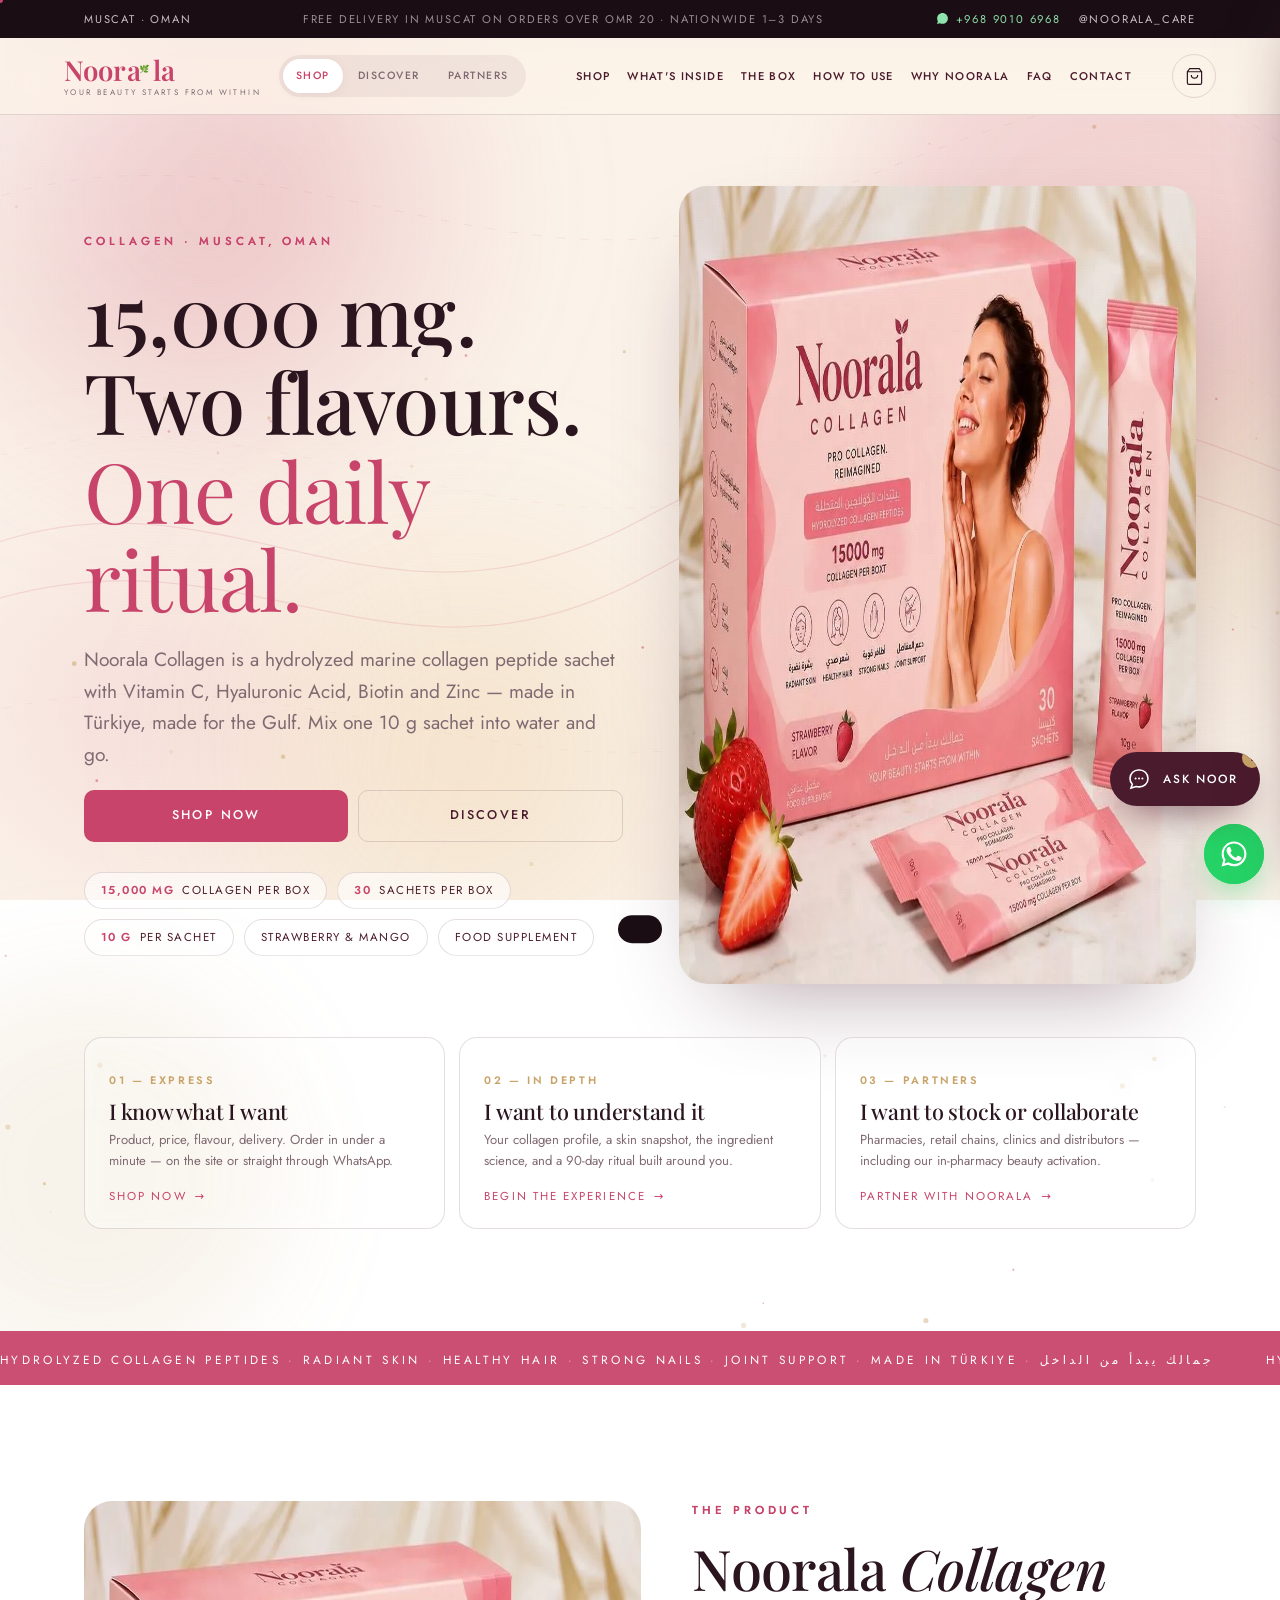
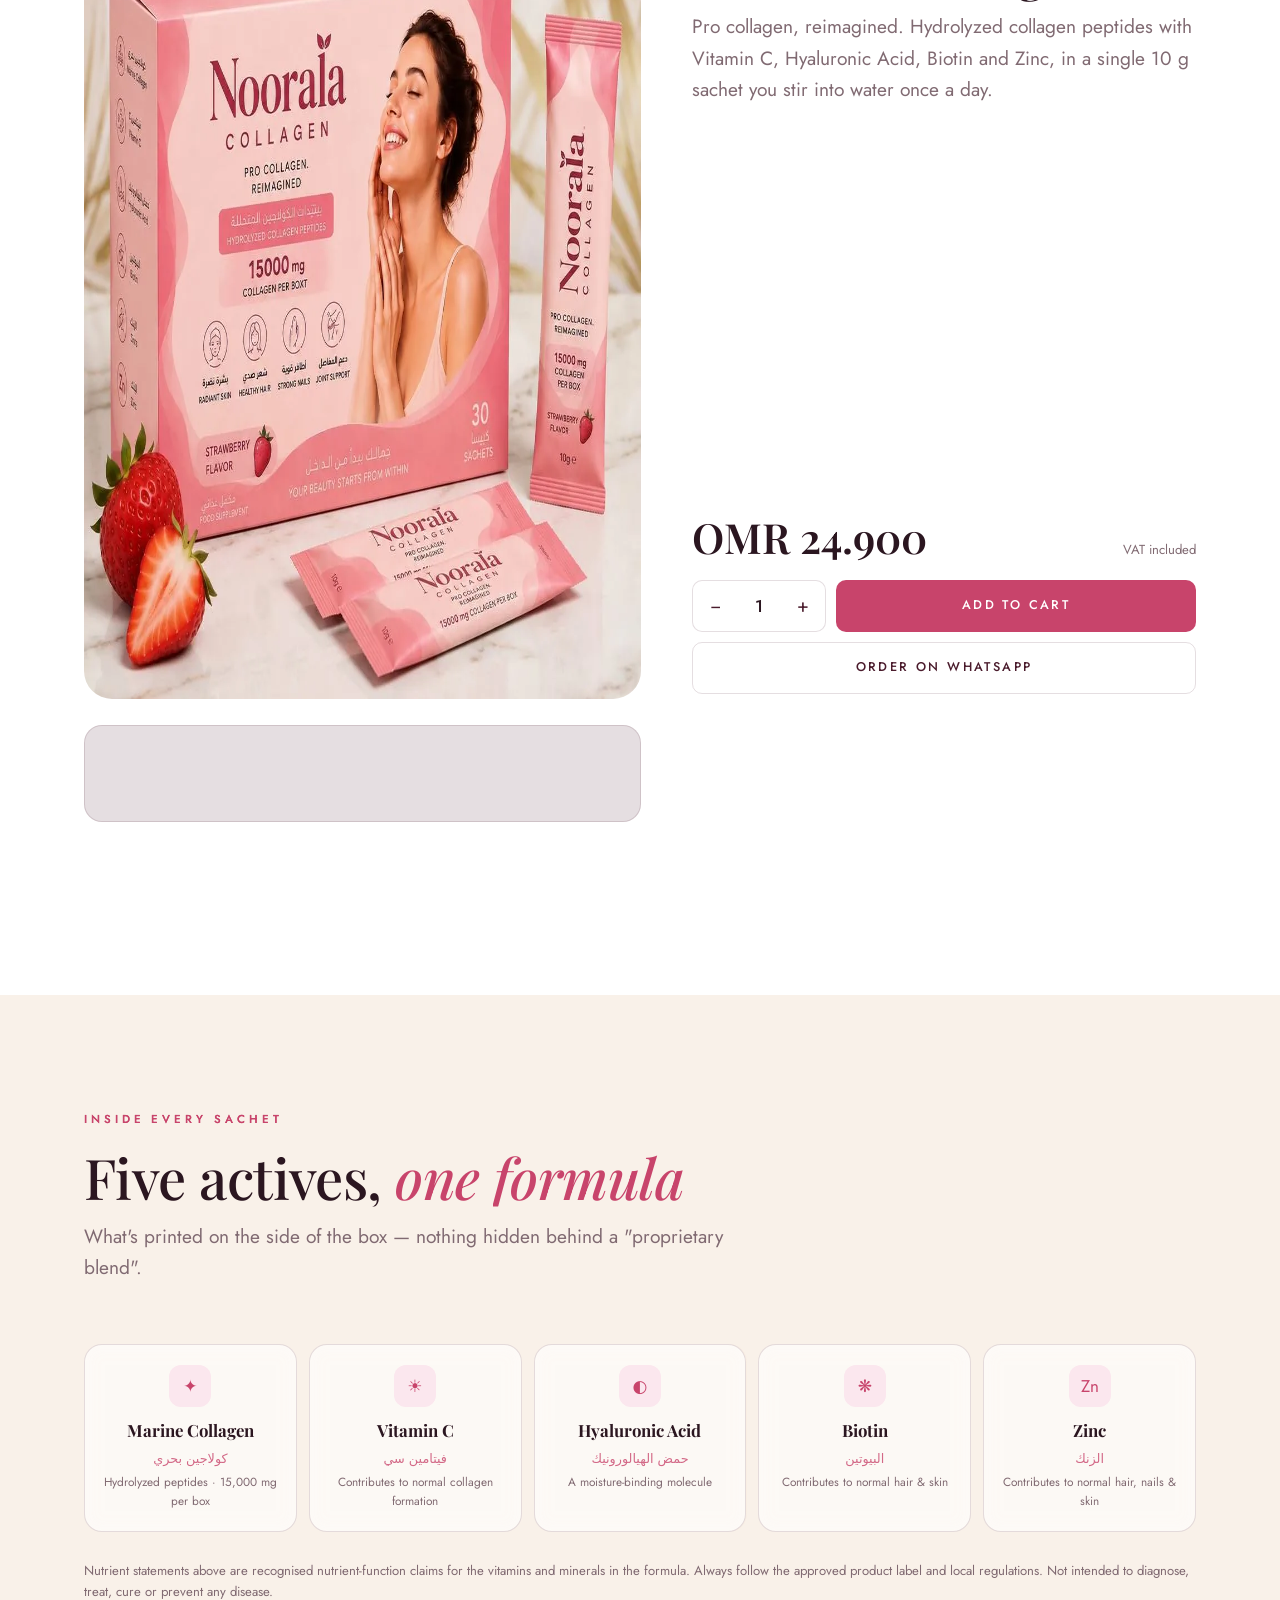
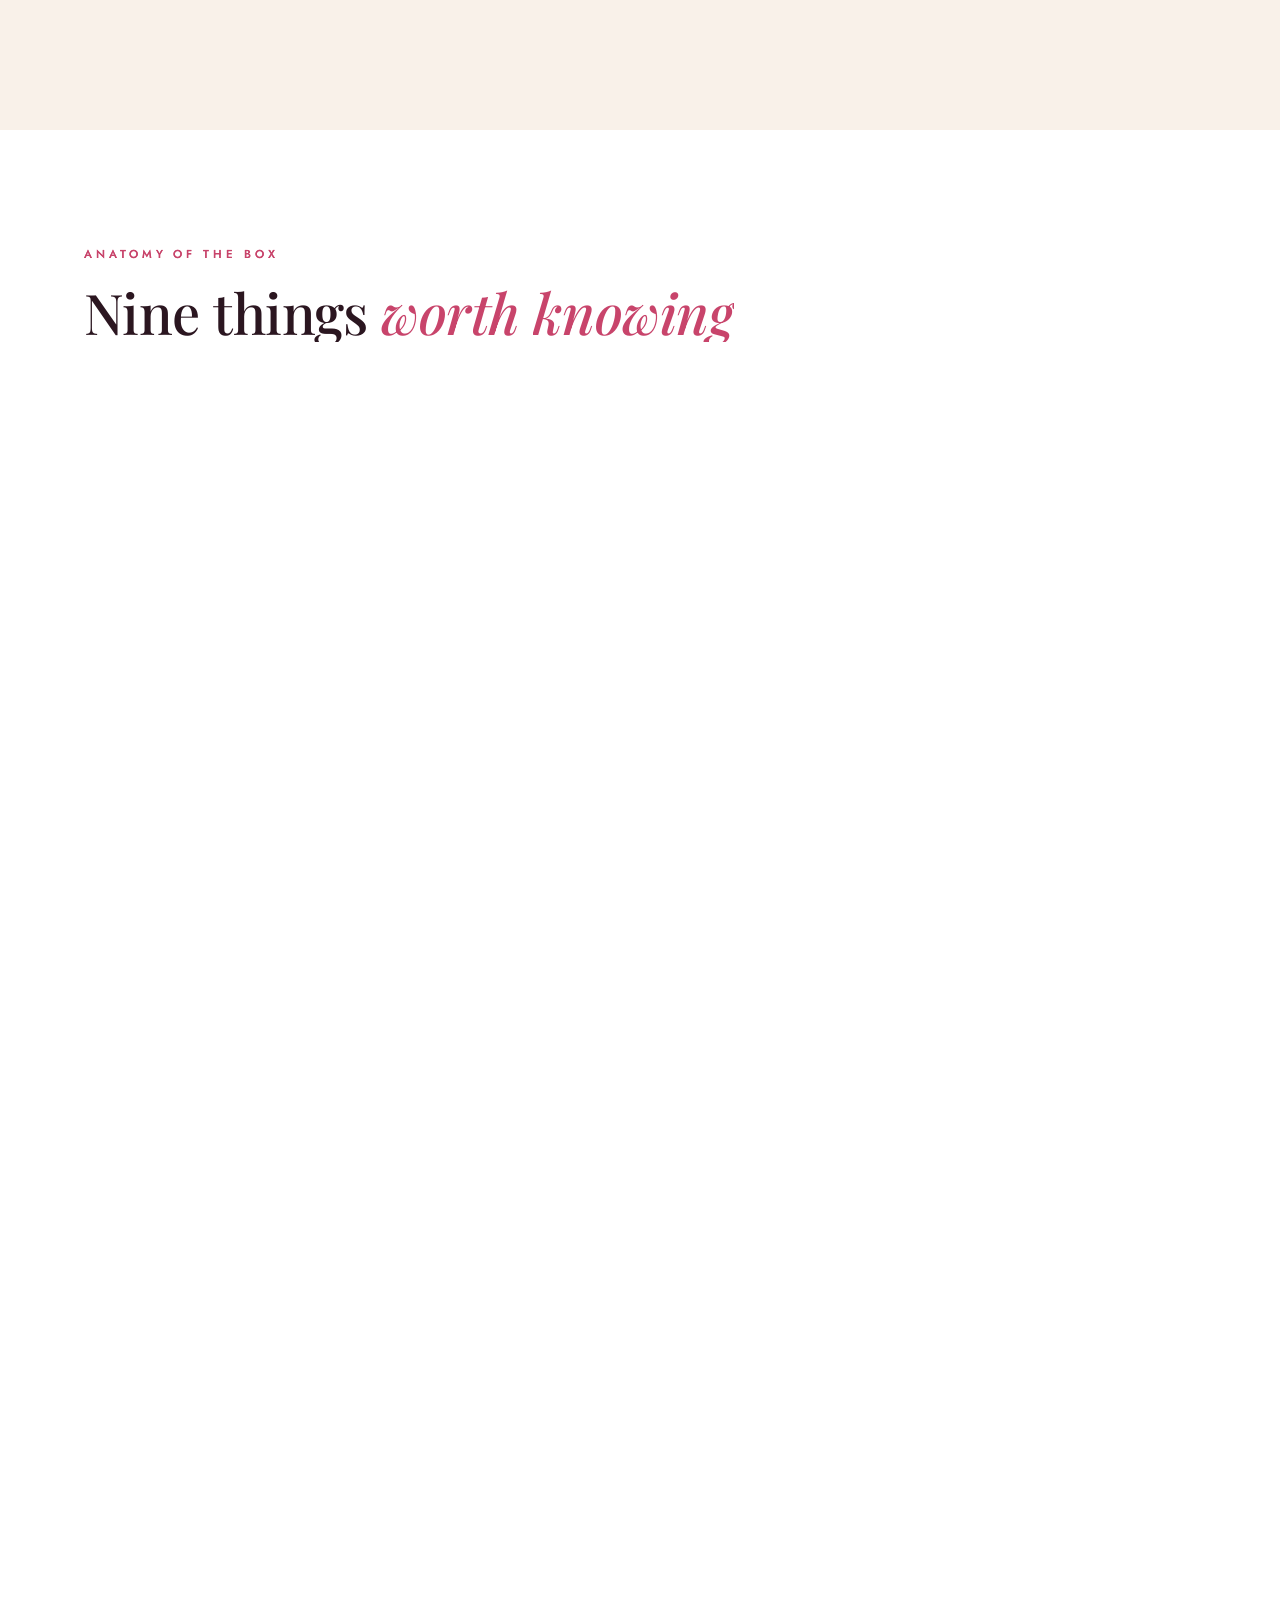
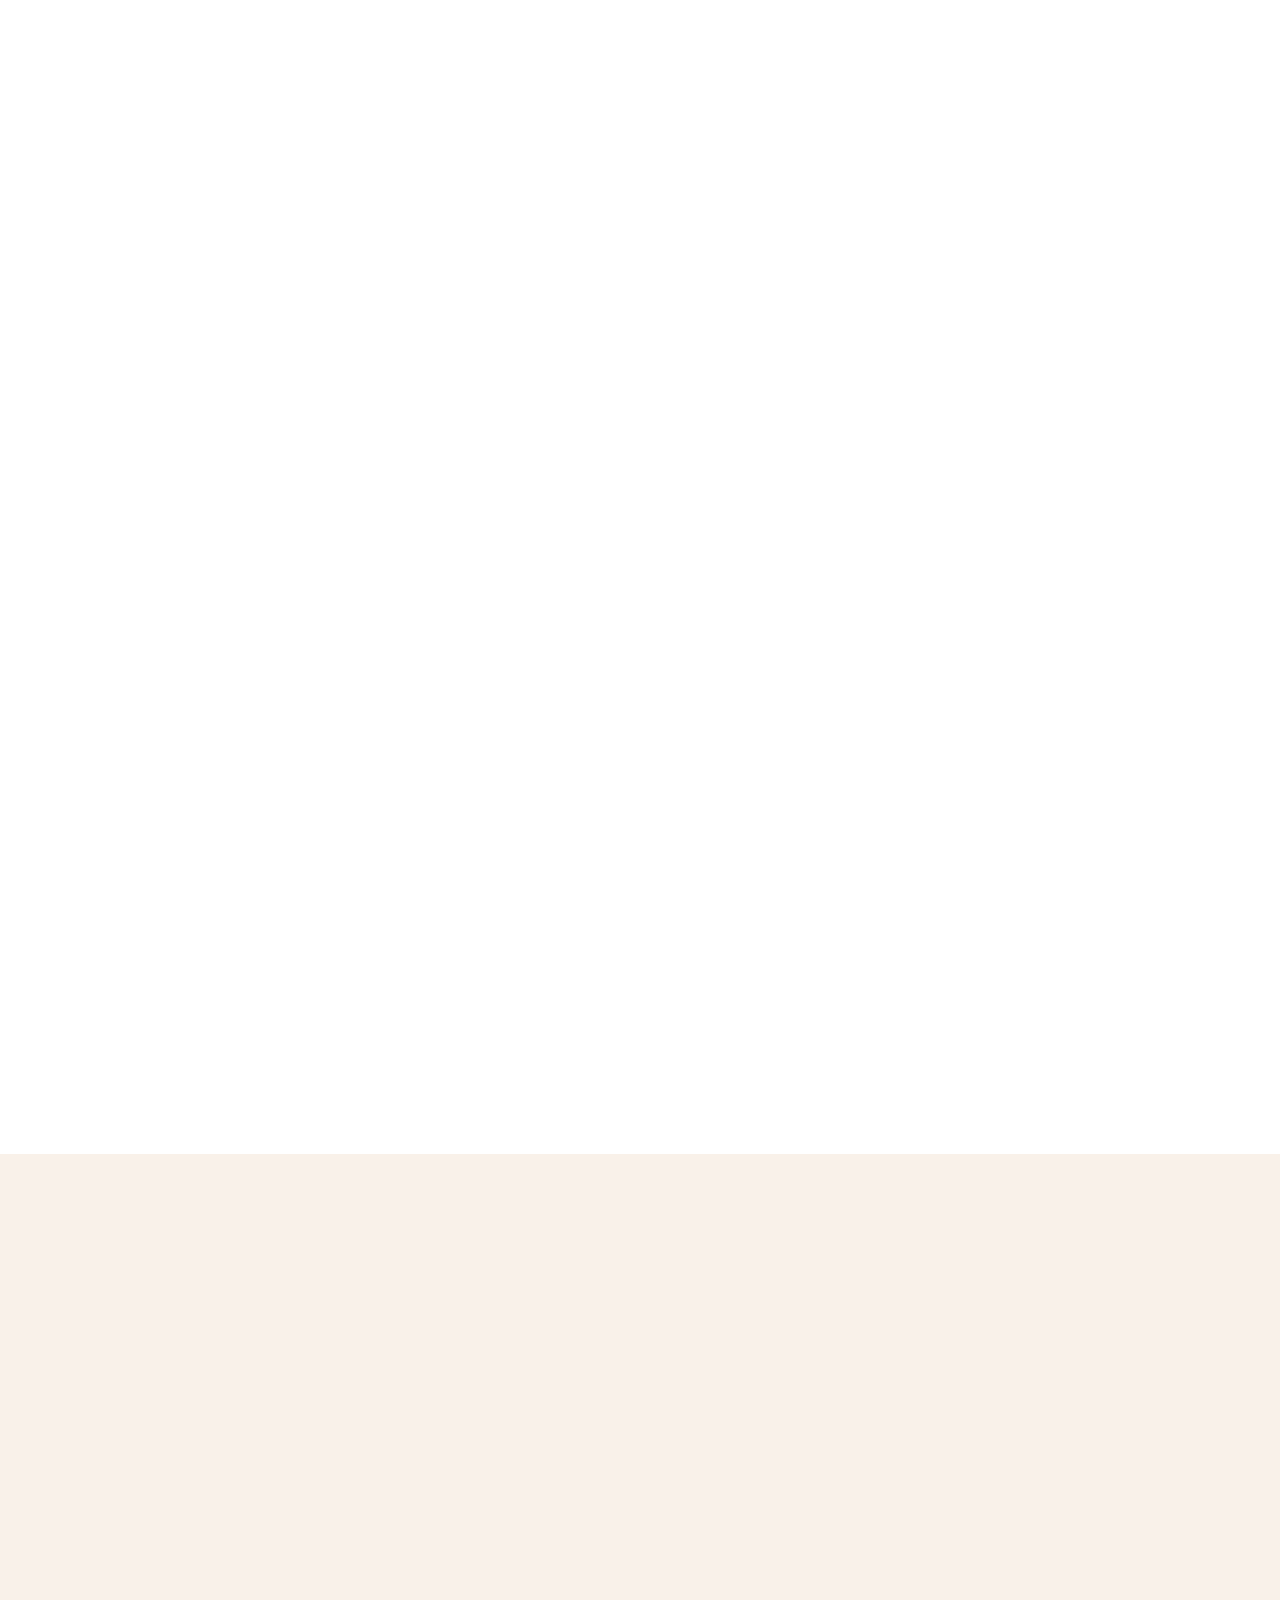
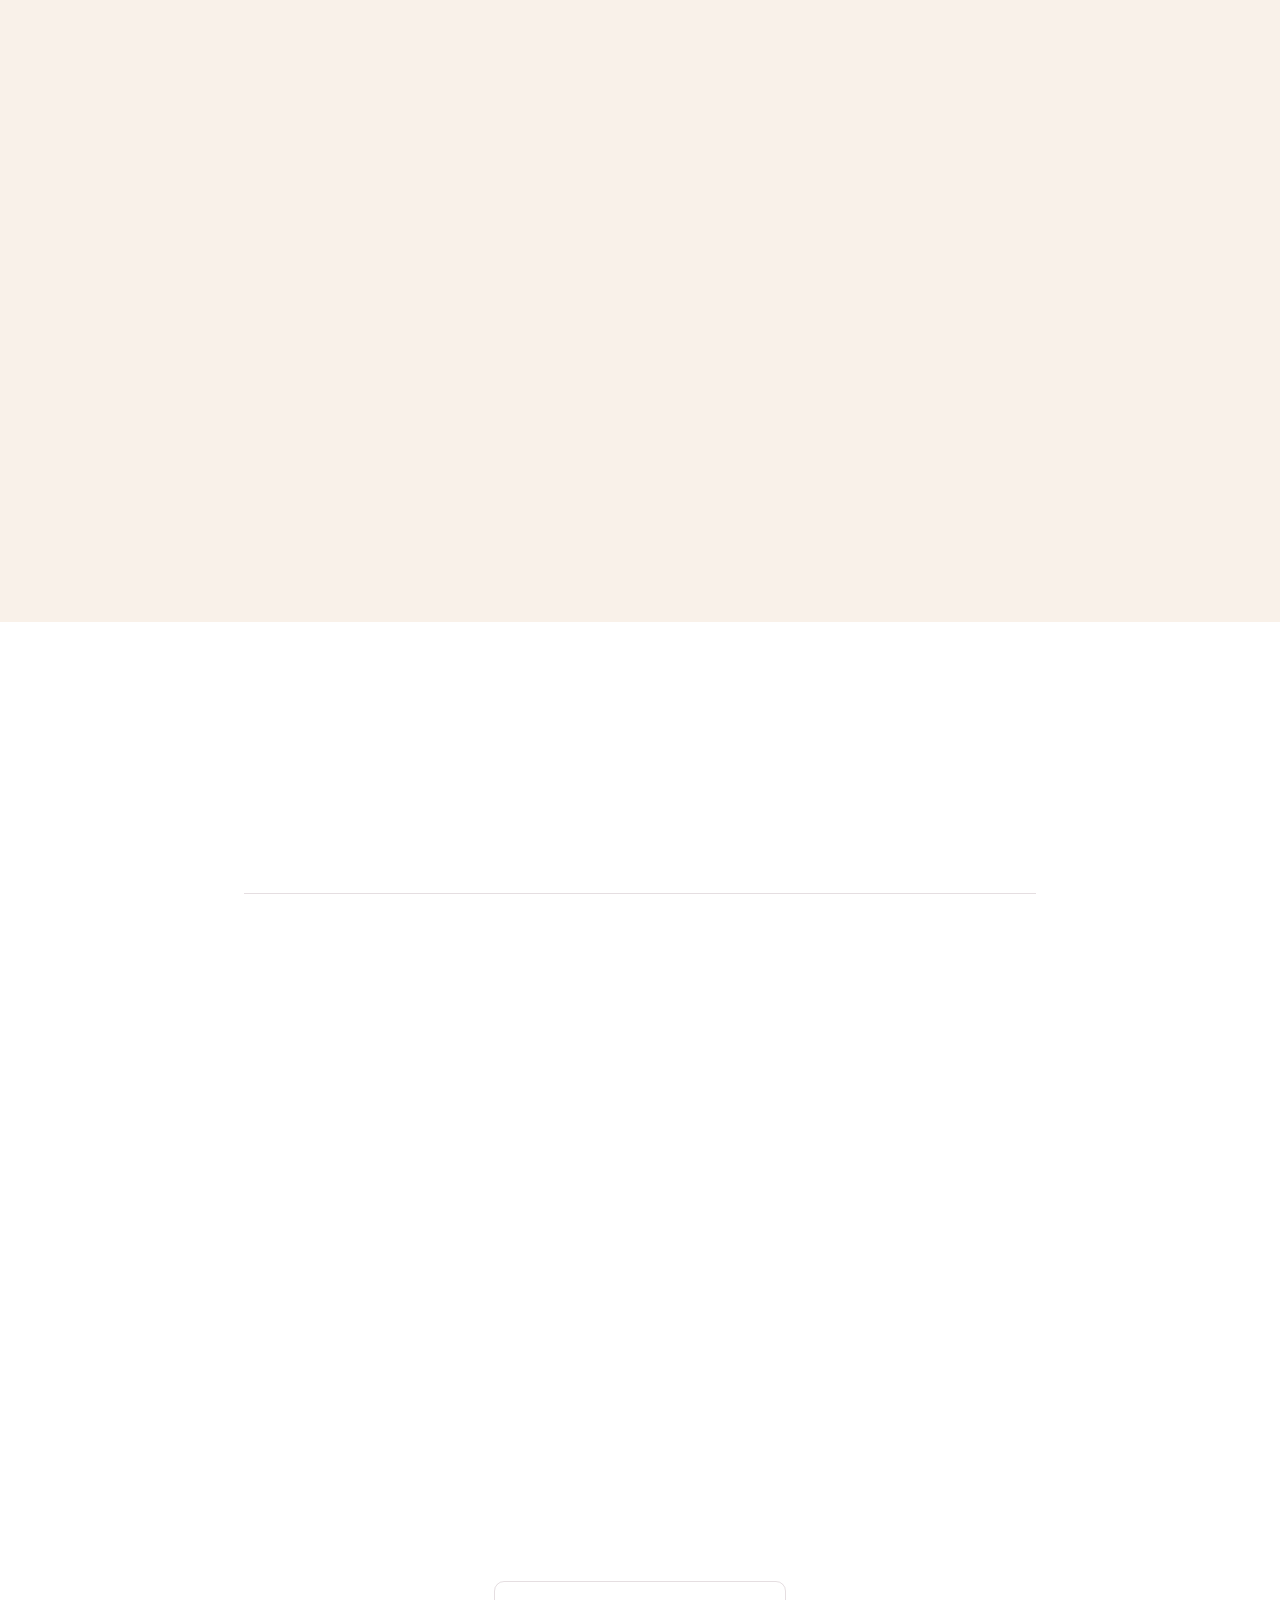
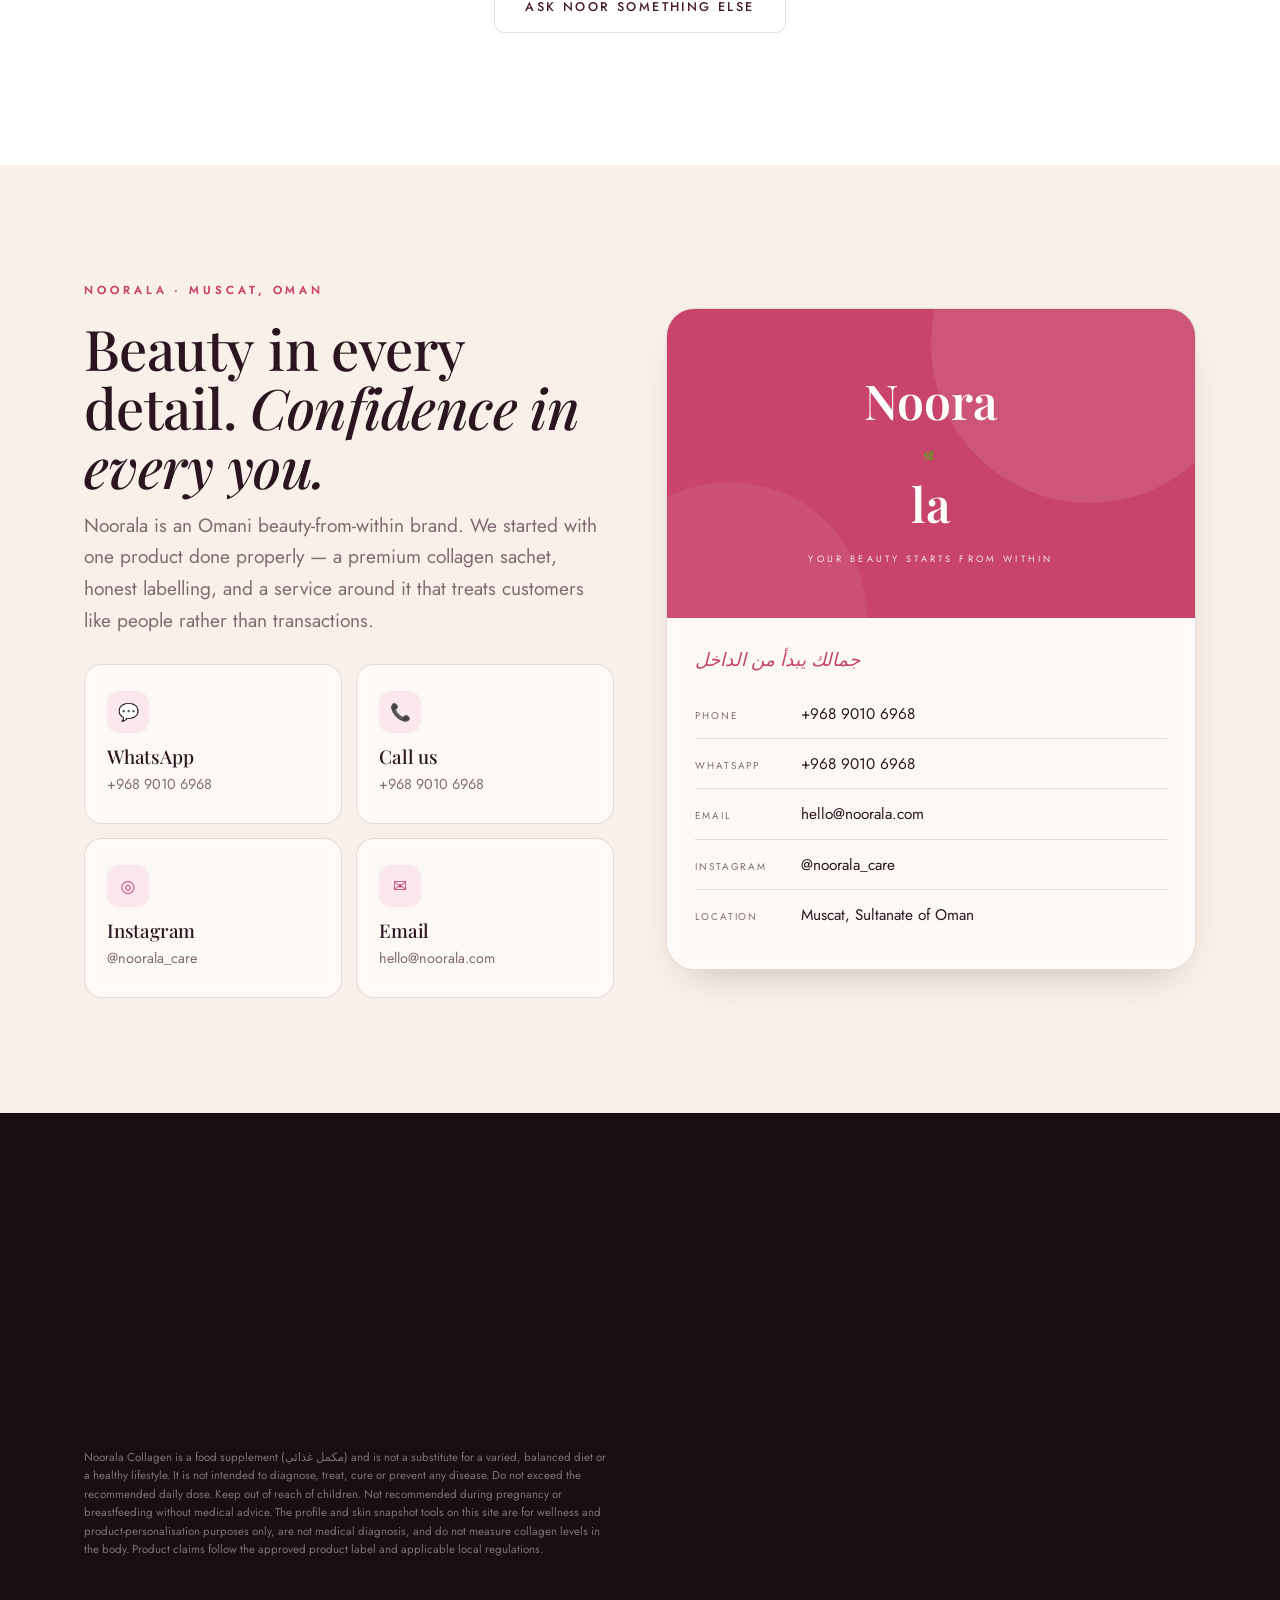
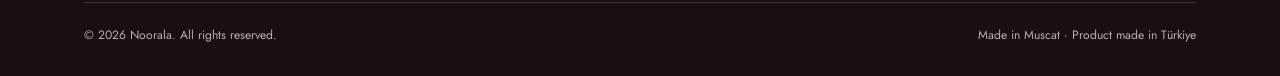
==== commit 1cdafd0d: "Split the site into files, add a concierge chat, fix the reveal engine The site was one 851 KB index" ====
--- a/index.html
+++ b/index.html
@@ -1,524 +1,58 @@
 <!DOCTYPE html>
-<html lang="en">
+<html lang="en" class="no-js">
 <head>
 <meta charset="UTF-8">
 <meta name="viewport" content="width=device-width, initial-scale=1, viewport-fit=cover">
-<title>Noorala — Your Beauty Starts From Within | Collagen, Muscat Oman</title>
-<meta name="description" content="Noorala Collagen — 15,000 mg hydrolyzed collagen peptides per sachet with Vitamin C, Hyaluronic Acid, Biotin & Zinc. Strawberry & Mango. Discover your collagen profile, build your ritual, start your 90-day journey. Muscat, Oman.">
-<meta name="theme-color" content="#C8446B">
-<meta property="og:title" content="Noorala — Your Beauty Starts From Within">
-<meta property="og:description" content="A digital collagen ecosystem: personalised profile, skin snapshot, and a 90-day ritual. Muscat, Oman.">
+<title>Noorala Collagen — Marine Collagen Sachets | Muscat, Oman</title>
+<meta name="description" content="Noorala Collagen: 30 hydrolyzed marine collagen sachets with Vitamin C, Hyaluronic Acid, Biotin and Zinc. Strawberry and mango. Delivery across Oman in 1–3 days, free in Muscat over OMR 20.">
+<link rel="canonical" href="https://www.nooralacare.com/">
+<meta name="robots" content="index, follow, max-image-preview:large">
+<meta name="theme-color" content="#FBF3EA" media="(prefers-color-scheme: light)">
+<meta name="theme-color" content="#1A0E14" media="(prefers-color-scheme: dark)">
+<meta name="format-detection" content="telephone=no">
+
+<!-- social preview -->
+<meta property="og:type" content="website">
+<meta property="og:site_name" content="Noorala">
+<meta property="og:locale" content="en_GB">
+<meta property="og:locale:alternate" content="ar_OM">
+<meta property="og:url" content="https://www.nooralacare.com/">
+<meta property="og:title" content="Noorala Collagen — Your beauty starts from within">
+<meta property="og:description" content="Hydrolyzed marine collagen sachets with Vitamin C, Hyaluronic Acid, Biotin and Zinc. Built in Muscat, made for the Gulf.">
+<meta property="og:image" content="https://www.nooralacare.com/assets/img/og-cover.jpg">
+<meta property="og:image:width" content="1200">
+<meta property="og:image:height" content="630">
+<meta property="og:image:alt" content="A Noorala Collagen strawberry box and sachets beside the Noorala wordmark.">
+<meta name="twitter:card" content="summary_large_image">
+<meta name="twitter:title" content="Noorala Collagen — Your beauty starts from within">
+<meta name="twitter:description" content="Hydrolyzed marine collagen sachets with Vitamin C, Hyaluronic Acid, Biotin and Zinc. Muscat, Oman.">
+<meta name="twitter:image" content="https://www.nooralacare.com/assets/img/og-cover.jpg">
+
+<!-- icons -->
+<link rel="icon" href="/favicon.ico" sizes="32x32">
+<link rel="icon" href="/assets/img/favicon-32.png" type="image/png" sizes="32x32">
+<link rel="icon" href="/assets/img/favicon-16.png" type="image/png" sizes="16x16">
+<link rel="apple-touch-icon" href="/assets/img/apple-touch-icon.png">
+<link rel="manifest" href="/site.webmanifest">
+
+<!-- fonts + first paint -->
 <link rel="preconnect" href="https://fonts.googleapis.com">
 <link rel="preconnect" href="https://fonts.gstatic.com" crossorigin>
-<link href="https://fonts.googleapis.com/css2?family=Playfair+Display:ital,wght@0,400;0,500;0,600;0,700;1,400;1,500&family=Jost:wght@300;400;500;600&display=swap" rel="stylesheet">
-<style>
-/* =====================================================================
-   NOORALA — DESIGN SYSTEM  ·  Custom theme: "ROSE ATELIER"
-   Display: Playfair Display   ·   UI/Body: Jost
-   Dominant: cream/sand (60%) · Secondary: rose (30%) · Accent: gold (10%)
-   ===================================================================== */
-:root{
-  --rose:#C8446B; --rose-deep:#A32E52; --rose-soft:#F0BFCD; --rose-tint:#FBE7EE;
-  --plum:#4A1B2C; --noir:#1A0E14; --ink:#2B1620;
-  --cream:#FBF3EA; --sand:#F4E6D8; --white:#FFFFFF;
-  --gold:#C9A46A; --gold-soft:#E3CFA6;
-  --mango:#D9A03F; --mango-tint:#F8ECD6;
-  --muted:#806A72; --line:rgba(74,27,44,.14); --line-dark:rgba(255,255,255,.14);
-
-  --bg:var(--cream); --fg:var(--ink);
-  --font-d:'Playfair Display',Georgia,serif;
-  --font-b:'Jost',system-ui,-apple-system,'Segoe UI',sans-serif;
-
-  --r-s:10px; --r-m:18px; --r-l:28px; --r-xl:40px;
-  --pad:clamp(20px,5vw,64px);
-  --maxw:1240px;
-  --ease:cubic-bezier(.16,1,.3,1);
-  --ease-cine:cubic-bezier(.65,0,.35,1);
-  --shadow-s:0 2px 10px rgba(74,27,44,.06);
-  --shadow-m:0 18px 44px -22px rgba(74,27,44,.34);
-  --shadow-l:0 40px 90px -40px rgba(74,27,44,.45);
-}
-*,*::before,*::after{box-sizing:border-box}
-html{scroll-behavior:smooth;-webkit-text-size-adjust:100%}
-body{
-  margin:0;background:var(--bg);color:var(--fg);
-  font-family:var(--font-b);font-weight:400;font-size:17px;line-height:1.65;
-  overflow-x:hidden;-webkit-font-smoothing:antialiased;
-}
-img{max-width:100%;display:block}
-button,input,select,textarea{font:inherit;color:inherit}
-a{color:inherit;text-decoration:none}
-h1,h2,h3,h4{font-family:var(--font-d);font-weight:500;line-height:1.06;margin:0;letter-spacing:-.01em}
-h1{font-size:clamp(2.6rem,7vw,5.2rem)}
-h2{font-size:clamp(2rem,4.4vw,3.5rem)}
-h3{font-size:clamp(1.25rem,2.2vw,1.8rem)}
-p{margin:0 0 1em}
-::selection{background:var(--rose);color:#fff}
-:focus-visible{outline:2px solid var(--rose);outline-offset:3px;border-radius:4px}
-
-/* ---------- utility ---------- */
-.wrap{max-width:var(--maxw);margin-inline:auto;padding-inline:var(--pad)}
-.sec{padding:clamp(64px,9vw,132px) 0;position:relative}
-.eyebrow{font-size:.72rem;letter-spacing:.34em;text-transform:uppercase;font-weight:500;color:var(--rose);margin-bottom:18px;display:block}
-.eyebrow.on-dark{color:var(--gold-soft)}
-.lede{font-size:clamp(1.02rem,1.5vw,1.22rem);color:var(--muted);max-width:60ch}
-.ital{font-family:var(--font-d);font-style:italic;font-weight:400}
-.small{font-size:.82rem;line-height:1.6;color:var(--muted)}
-.center{text-align:center}
-.mt-s{margin-top:14px}.mt-m{margin-top:28px}.mt-l{margin-top:52px}
-.dark{background:var(--noir);color:#F6EAEF}
-.dark .lede,.dark .small{color:rgba(246,234,239,.66)}
-.rose-bg{background:var(--rose);color:#fff}
-.sand-bg{background:var(--sand)}
-.hide{display:none !important}
-.sr{position:absolute;width:1px;height:1px;overflow:hidden;clip:rect(0 0 0 0);white-space:nowrap}
-.grain{position:fixed;inset:0;pointer-events:none;z-index:1;opacity:.35;
-  background-image:radial-gradient(rgba(74,27,44,.05) 1px,transparent 1px);background-size:3px 3px;mix-blend-mode:multiply}
-
-/* ---------- buttons ---------- */
-.btn{
-  display:inline-flex;align-items:center;justify-content:center;gap:10px;
-  min-height:52px;padding:0 30px;border:1px solid transparent;border-radius:var(--r-s);
-  font-size:.79rem;font-weight:500;letter-spacing:.19em;text-transform:uppercase;
-  cursor:pointer;background:var(--rose);color:#fff;
-  transition:transform .22s var(--ease),box-shadow .22s var(--ease),background .22s,color .22s,border-color .22s;
-}
-.btn:hover{transform:translateY(-2px);box-shadow:0 14px 30px -14px rgba(200,68,107,.8);background:var(--rose-deep)}
-.btn:active{transform:translateY(0)}
-.btn.ghost{background:transparent;color:var(--plum);border-color:var(--line)}
-.btn.ghost:hover{background:rgba(200,68,107,.06);border-color:var(--rose);color:var(--rose);box-shadow:none}
-.btn.on-dark{background:transparent;color:#fff;border-color:rgba(255,255,255,.32)}
-.btn.on-dark:hover{background:#fff;color:var(--noir);border-color:#fff;box-shadow:none}
-.btn.gold{background:var(--gold);color:#241019}.btn.gold:hover{background:var(--gold-soft);box-shadow:none}
-.btn.sm{min-height:42px;padding:0 18px;font-size:.68rem}
-.btn.wide{width:100%}
-.btn[disabled]{opacity:.4;pointer-events:none}
-.linkw{position:relative;font-size:.78rem;letter-spacing:.18em;text-transform:uppercase;font-weight:500;padding-bottom:3px}
-.linkw::after{content:'';position:absolute;left:0;bottom:0;height:1px;width:0;background:currentColor;transition:width .35s var(--ease)}
-.linkw:hover::after{width:100%}
-
-/* ---------- top bar + nav ---------- */
-.topbar{background:var(--noir);color:rgba(246,234,239,.8);font-size:.7rem;letter-spacing:.16em;text-transform:uppercase;position:relative;z-index:60}
-.topbar .wrap{display:flex;gap:22px;align-items:center;justify-content:space-between;min-height:38px}
-.topbar a:hover{color:var(--rose-soft)}
-.tb-mid{display:none}
-@media(min-width:860px){.tb-mid{display:block;opacity:.72}}
-header.nav{position:sticky;top:0;z-index:70;background:rgba(251,243,234,.82);backdrop-filter:blur(16px) saturate(140%);
-  border-bottom:1px solid var(--line);transition:box-shadow .3s}
-header.nav.stuck{box-shadow:0 10px 30px -24px rgba(74,27,44,.6)}
-.nav .wrap{display:flex;align-items:center;gap:18px;min-height:76px}
-.brand{display:flex;flex-direction:column;line-height:1;flex:0 0 auto}
-.brand b{font-family:var(--font-d);font-size:1.72rem;font-weight:600;letter-spacing:.005em;color:var(--rose)}
-.brand span{font-size:.5rem;letter-spacing:.3em;text-transform:uppercase;color:var(--muted);margin-top:4px}
-.brand .leaf{display:inline-block;transform:translate(-2px,-9px) rotate(6deg);color:var(--gold)}
-.navlinks{display:none;gap:26px;margin-left:auto;align-items:center}
-@media(min-width:1040px){.navlinks{display:flex}}
-.navlinks a{font-size:.74rem;letter-spacing:.17em;text-transform:uppercase;font-weight:500;color:var(--plum);position:relative;padding:6px 0}
-.navlinks a::after{content:'';position:absolute;left:0;bottom:0;height:1px;width:0;background:var(--rose);transition:width .3s var(--ease)}
-.navlinks a:hover::after{width:100%}
-.nav-actions{display:flex;align-items:center;gap:10px;margin-left:auto}
-@media(min-width:1040px){.nav-actions{margin-left:22px}}
-.icon-btn{width:44px;height:44px;display:grid;place-items:center;border-radius:50%;border:1px solid var(--line);background:transparent;cursor:pointer;transition:.2s}
-.icon-btn:hover{border-color:var(--rose);color:var(--rose)}
-.cart-btn{position:relative}
-.cart-count{position:absolute;top:-4px;right:-4px;min-width:20px;height:20px;border-radius:10px;background:var(--rose);color:#fff;font-size:.66rem;display:grid;place-items:center;padding:0 5px;font-weight:600}
-.burger{display:grid}
-@media(min-width:1040px){.burger{display:none}}
-
-/* mode switch */
-.modeswitch{display:flex;background:rgba(74,27,44,.06);border-radius:99px;padding:4px;gap:2px}
-.modeswitch button{border:0;background:transparent;cursor:pointer;border-radius:99px;padding:8px 14px;
-  font-size:.66rem;letter-spacing:.14em;text-transform:uppercase;font-weight:500;color:var(--muted);transition:.25s var(--ease);white-space:nowrap}
-.modeswitch button[aria-pressed="true"]{background:var(--white);color:var(--rose);box-shadow:var(--shadow-s)}
-.modeswitch button:hover{color:var(--plum)}
-@media(max-width:719px){.modeswitch button span{display:none}.modeswitch button{padding:8px 11px}}
-
-/* mobile drawer */
-.drawer{position:fixed;inset:0;z-index:90;background:var(--noir);color:#fff;transform:translateY(-100%);
-  transition:transform .5s var(--ease);display:flex;flex-direction:column;padding:26px var(--pad) 40px;overflow-y:auto}
-.drawer.open{transform:translateY(0)}
-.drawer nav{display:flex;flex-direction:column;gap:6px;margin-top:40px}
-.drawer nav a{font-family:var(--font-d);font-size:2rem;padding:8px 0;border-bottom:1px solid var(--line-dark)}
-.drawer nav a:hover{color:var(--rose-soft);padding-left:10px;transition:.3s var(--ease)}
-
-/* ---------- mode visibility ---------- */
-body[data-mode="express"] .m-deep,body[data-mode="express"] .m-partner,
-body[data-mode="deep"] .m-express,body[data-mode="deep"] .m-partner,
-body[data-mode="partner"] .m-express,body[data-mode="partner"] .m-deep{display:none}
-
-/* ---------- hero ---------- */
-.hero{position:relative;overflow:hidden;padding:clamp(40px,7vw,80px) 0 clamp(56px,8vw,110px);isolation:isolate}
-.hero-grid{display:grid;gap:clamp(30px,5vw,56px);align-items:center;grid-template-columns:1fr}
-@media(min-width:960px){.hero-grid{grid-template-columns:1.02fr .98fr}}
-.hero h1{margin-bottom:22px}
-.hero h1 .l{display:block;overflow:hidden}
-.hero h1 .l>i{display:block;font-style:normal;transform:translateY(105%);animation:riseIn .95s var(--ease) forwards}
-.hero h1 .l:nth-child(2)>i{animation-delay:.11s}
-.hero h1 .l:nth-child(3)>i{animation-delay:.22s}
-@keyframes riseIn{to{transform:translateY(0)}}
-.hero-visual{position:relative;display:grid;place-items:center;min-height:340px}
-.hero-visual img{border-radius:var(--r-l);box-shadow:var(--shadow-l);position:relative;z-index:2;animation:floaty 7s ease-in-out infinite}
-@keyframes floaty{0%,100%{transform:translateY(0)}50%{transform:translateY(-14px)}}
-.halo{position:absolute;width:min(78vw,520px);aspect-ratio:1;border-radius:50%;
-  background:radial-gradient(circle at 50% 45%,rgba(200,68,107,.34),rgba(200,68,107,0) 66%);filter:blur(6px);z-index:1;animation:pulseHalo 9s ease-in-out infinite}
-@keyframes pulseHalo{0%,100%{transform:scale(1);opacity:.85}50%{transform:scale(1.12);opacity:1}}
-.helix{position:absolute;inset:0;z-index:0;opacity:.5;pointer-events:none}
-.hero-badges{display:flex;flex-wrap:wrap;gap:10px;margin-top:30px}
-.chip{display:inline-flex;align-items:center;gap:8px;border:1px solid var(--line);border-radius:99px;padding:8px 16px;
-  font-size:.72rem;letter-spacing:.13em;text-transform:uppercase;background:rgba(255,255,255,.6);color:var(--plum)}
-.chip b{color:var(--rose);font-weight:600}
-.dark .chip{border-color:var(--line-dark);background:rgba(255,255,255,.05);color:rgba(246,234,239,.85)}
-
-/* gateway (two doors) */
-.doors{display:grid;gap:14px;grid-template-columns:1fr;margin-top:44px}
-@media(min-width:820px){.doors{grid-template-columns:repeat(3,1fr)}}
-.door{position:relative;border:1px solid var(--line);border-radius:var(--r-m);padding:26px 24px 22px;background:rgba(255,255,255,.55);
-  cursor:pointer;text-align:left;transition:.35s var(--ease);overflow:hidden}
-.door:hover{transform:translateY(-4px);border-color:var(--rose);background:#fff;box-shadow:var(--shadow-m)}
-.door h4{font-size:1.35rem;margin:8px 0 6px}
-.door .n{font-size:.68rem;letter-spacing:.24em;color:var(--gold);font-weight:600}
-.door .arw{margin-top:16px;font-size:.72rem;letter-spacing:.18em;text-transform:uppercase;color:var(--rose);display:flex;gap:8px;align-items:center}
-.door:hover .arw span{transform:translateX(5px)}
-.door .arw span{transition:transform .3s var(--ease)}
-
-/* ---------- ticker ---------- */
-.ticker{background:var(--rose);color:#fff;overflow:hidden;padding:13px 0;white-space:nowrap}
-.ticker-track{display:inline-flex;gap:52px;animation:slide 34s linear infinite;font-size:.74rem;letter-spacing:.28em;text-transform:uppercase}
-.ticker-track i{font-style:normal;opacity:.55}
-@keyframes slide{to{transform:translateX(-50%)}}
-
-/* ---------- cards / bento ---------- */
-.bento{display:grid;gap:14px;grid-template-columns:repeat(2,1fr)}
-@media(min-width:900px){.bento{grid-template-columns:repeat(4,1fr)}}
-.tile{background:#fff;border:1px solid var(--line);border-radius:var(--r-m);padding:26px 22px;transition:.35s var(--ease);position:relative;overflow:hidden}
-.tile:hover{transform:translateY(-4px);box-shadow:var(--shadow-m);border-color:var(--rose-soft)}
-.tile h4{font-family:var(--font-d);font-size:1.18rem;margin:14px 0 6px}
-.tile p{font-size:.9rem;color:var(--muted);margin:0}
-.tile.span2{grid-column:span 2}
-.tile.dark-tile{background:var(--plum);color:#fff;border-color:transparent}
-.tile.dark-tile p{color:rgba(255,255,255,.7)}
-.ico{width:42px;height:42px;display:grid;place-items:center;border-radius:12px;background:var(--rose-tint);color:var(--rose)}
-.dark-tile .ico{background:rgba(255,255,255,.12);color:var(--gold-soft)}
-.dark .tile{background:rgba(255,255,255,.04);border-color:var(--line-dark);color:#F6EAEF}
-.dark .tile p{color:rgba(246,234,239,.66)}
-.dark .ico{background:rgba(200,68,107,.22);color:var(--rose-soft)}
-
-/* ---------- reveal ---------- */
-.rv{opacity:0;transform:translateY(28px);transition:opacity .8s var(--ease),transform .8s var(--ease)}
-.rv.in{opacity:1;transform:none}
-.rv[data-d="1"]{transition-delay:.09s}.rv[data-d="2"]{transition-delay:.18s}
-.rv[data-d="3"]{transition-delay:.27s}.rv[data-d="4"]{transition-delay:.36s}.rv[data-d="5"]{transition-delay:.45s}
-
-/* ---------- section head ---------- */
-.shead{max-width:70ch;margin-bottom:clamp(32px,5vw,60px)}
-.shead.c{margin-inline:auto;text-align:center}
-.shead h2 em{font-family:var(--font-d);font-style:italic;color:var(--rose)}
-.dark .shead h2 em{color:var(--rose-soft)}
-
-/* ---------- product / shop ---------- */
-.shop-grid{display:grid;gap:clamp(28px,4vw,60px);grid-template-columns:1fr;align-items:start}
-@media(min-width:940px){.shop-grid{grid-template-columns:1.05fr .95fr}}
-.pv{position:relative;border-radius:var(--r-l);overflow:hidden;background:var(--rose-tint);transition:background .6s var(--ease)}
-.pv.mango{background:var(--mango-tint)}
-.pv img{transition:opacity .5s var(--ease),transform .8s var(--ease)}
-.flavors{display:flex;gap:10px;margin:22px 0 26px;flex-wrap:wrap}
-.flavor{display:flex;align-items:center;gap:10px;border:1px solid var(--line);border-radius:var(--r-s);padding:11px 18px;cursor:pointer;background:#fff;transition:.25s var(--ease);font-size:.82rem;letter-spacing:.1em;text-transform:uppercase}
-.flavor .dot{width:14px;height:14px;border-radius:50%;background:var(--rose)}
-.flavor[data-f="mango"] .dot{background:var(--mango)}
-.flavor[aria-pressed="true"]{border-color:var(--rose);box-shadow:inset 0 0 0 1px var(--rose);color:var(--rose)}
-.flavor[data-f="mango"][aria-pressed="true"]{border-color:var(--mango);box-shadow:inset 0 0 0 1px var(--mango);color:#8a6216}
-.price{display:flex;align-items:baseline;gap:12px;margin:6px 0 4px}
-.price b{font-family:var(--font-d);font-size:2.6rem;font-weight:600}
-.price s{color:var(--muted);font-size:1rem}
-.packs{display:grid;gap:10px;margin:22px 0}
-.pack{display:flex;align-items:center;gap:14px;border:1px solid var(--line);border-radius:var(--r-m);padding:16px 18px;cursor:pointer;background:#fff;transition:.25s var(--ease);text-align:left;width:100%}
-.pack:hover{border-color:var(--rose-soft)}
-.pack[aria-pressed="true"]{border-color:var(--rose);background:var(--rose-tint)}
-.pack .r{width:18px;height:18px;border-radius:50%;border:1.5px solid var(--line);flex:0 0 auto;display:grid;place-items:center}
-.pack[aria-pressed="true"] .r::after{content:'';width:9px;height:9px;border-radius:50%;background:var(--rose)}
-.pack .t{flex:1}
-.pack .t b{display:block;font-size:.95rem;letter-spacing:.02em}
-.pack .t span{font-size:.78rem;color:var(--muted)}
-.pack .p{font-family:var(--font-d);font-size:1.25rem}
-.badge{display:inline-block;background:var(--gold);color:#241019;font-size:.6rem;letter-spacing:.16em;text-transform:uppercase;padding:3px 8px;border-radius:4px;font-weight:600;margin-left:8px}
-.qty{display:inline-flex;align-items:center;border:1px solid var(--line);border-radius:var(--r-s);overflow:hidden;background:#fff}
-.qty button{width:44px;height:50px;border:0;background:transparent;cursor:pointer;font-size:1.2rem;color:var(--plum)}
-.qty button:hover{background:var(--rose-tint);color:var(--rose)}
-.qty output{min-width:44px;text-align:center;font-weight:500}
-.buyrow{display:flex;gap:10px;flex-wrap:wrap;align-items:center;margin-top:8px}
-.buyrow .btn{flex:1;min-width:200px}
-.factbar{display:grid;grid-template-columns:repeat(3,1fr);gap:1px;background:var(--line);border:1px solid var(--line);border-radius:var(--r-m);overflow:hidden;margin-top:26px}
-.factbar div{background:#fff;padding:16px 12px;text-align:center}
-.factbar b{display:block;font-family:var(--font-d);font-size:1.35rem;color:var(--rose)}
-.factbar span{font-size:.66rem;letter-spacing:.16em;text-transform:uppercase;color:var(--muted)}
-
-/* ingredient rail */
-.ing-rail{display:grid;gap:12px;grid-template-columns:repeat(2,1fr)}
-@media(min-width:760px){.ing-rail{grid-template-columns:repeat(5,1fr)}}
-.ing{border:1px solid var(--line);border-radius:var(--r-m);padding:20px 16px;background:#fff;text-align:center;transition:.3s var(--ease)}
-.ing:hover{border-color:var(--rose);transform:translateY(-3px)}
-.ing b{display:block;font-family:var(--font-d);font-size:1.05rem;margin-top:10px}
-.ing span{font-size:.74rem;color:var(--muted);display:block;margin-top:3px}
-.ing .ar{font-size:.8rem;color:var(--rose);opacity:.8}
-
-/* ---------- steps ---------- */
-.steps{display:grid;gap:14px;grid-template-columns:1fr}
-@media(min-width:800px){.steps{grid-template-columns:repeat(3,1fr)}}
-.step{position:relative;padding:28px 24px;border-radius:var(--r-m);background:#fff;border:1px solid var(--line)}
-.step .n{font-family:var(--font-d);font-size:3rem;color:var(--rose-soft);line-height:1}
-.dark .step{background:rgba(255,255,255,.04);border-color:var(--line-dark)}
-.dark .step .n{color:rgba(200,68,107,.7)}
-
-/* ---------- quiz / experience overlay ---------- */
-.xp{position:fixed;inset:0;z-index:100;background:var(--noir);color:#F6EAEF;display:none;overflow-y:auto}
-.xp.open{display:block;animation:fadeIn .4s var(--ease)}
-@keyframes fadeIn{from{opacity:0}to{opacity:1}}
-.xp-bg{position:absolute;inset:0;background:
-  radial-gradient(60vw 60vw at 78% 12%,rgba(200,68,107,.30),transparent 62%),
-  radial-gradient(50vw 50vw at 12% 82%,rgba(201,164,106,.20),transparent 62%);animation:gShift 16s ease-in-out infinite}
-@keyframes gShift{0%,100%{transform:scale(1)}50%{transform:scale(1.15) rotate(3deg)}}
-.xp-inner{position:relative;z-index:2;min-height:100dvh;display:flex;flex-direction:column;padding:20px var(--pad) 48px;max-width:1000px;margin-inline:auto}
-.xp-top{display:flex;align-items:center;justify-content:space-between;gap:16px;padding-block:8px}
-.xp-close{border:1px solid var(--line-dark);background:transparent;color:#fff;border-radius:99px;width:44px;height:44px;cursor:pointer;font-size:1.1rem}
-.xp-close:hover{background:#fff;color:var(--noir)}
-.progress{height:2px;background:rgba(255,255,255,.16);border-radius:2px;overflow:hidden;margin:14px 0 0}
-.progress i{display:block;height:100%;background:linear-gradient(90deg,var(--rose),var(--gold));width:0;transition:width .5s var(--ease)}
-.q-stage{flex:1;display:flex;flex-direction:column;justify-content:center;padding:clamp(24px,6vh,60px) 0}
-.q-step{display:none;animation:qIn .55s var(--ease)}
-.q-step.on{display:block}
-@keyframes qIn{from{opacity:0;transform:translateY(22px)}to{opacity:1;transform:none}}
-.q-step h3{font-size:clamp(1.7rem,4.4vw,2.9rem);margin-bottom:8px}
-.q-step .qsub{color:rgba(246,234,239,.6);font-size:.9rem;margin-bottom:28px}
-.opts{display:grid;gap:10px;grid-template-columns:1fr}
-@media(min-width:640px){.opts{grid-template-columns:repeat(2,1fr)}.opts.three{grid-template-columns:repeat(3,1fr)}}
-.opt{border:1px solid var(--line-dark);background:rgba(255,255,255,.04);color:#fff;border-radius:var(--r-m);
-  padding:20px;text-align:left;cursor:pointer;transition:.28s var(--ease);display:flex;gap:14px;align-items:center;min-height:76px}
-.opt:hover{background:rgba(255,255,255,.1);border-color:var(--rose-soft);transform:translateY(-2px)}
-.opt[aria-pressed="true"]{background:var(--rose);border-color:var(--rose);box-shadow:0 14px 34px -18px var(--rose)}
-.opt .oi{font-size:1.5rem;line-height:1}
-.opt b{display:block;font-size:1rem;font-weight:500}
-.opt span{font-size:.78rem;opacity:.66}
-.q-nav{display:flex;justify-content:space-between;gap:12px;margin-top:30px;align-items:center}
-
-/* result */
-.result-hero{text-align:center;padding:20px 0 10px}
-.result-hero .arch{font-family:var(--font-d);font-size:clamp(2.4rem,7vw,4.4rem);color:#fff;line-height:1.05;margin:6px 0}
-.result-hero .arch em{color:var(--gold-soft);font-style:italic}
-.meters{display:grid;gap:16px;margin:34px 0}
-@media(min-width:700px){.meters{grid-template-columns:repeat(2,1fr)}}
-.meter b{display:flex;justify-content:space-between;font-size:.76rem;letter-spacing:.16em;text-transform:uppercase;font-weight:500;margin-bottom:8px}
-.meter i{display:block;height:4px;background:rgba(255,255,255,.14);border-radius:4px;overflow:hidden}
-.meter i em{display:block;height:100%;width:0;background:linear-gradient(90deg,var(--rose),var(--gold));transition:width 1.1s var(--ease)}
-.ritual-card{border:1px solid var(--line-dark);border-radius:var(--r-l);padding:clamp(24px,4vw,40px);background:rgba(255,255,255,.05);backdrop-filter:blur(8px)}
-.ritual-row{display:grid;gap:20px;grid-template-columns:1fr}
-@media(min-width:700px){.ritual-row{grid-template-columns:repeat(3,1fr)}}
-.ritual-row div b{font-size:.68rem;letter-spacing:.22em;text-transform:uppercase;color:var(--gold-soft);display:block;margin-bottom:6px}
-.ritual-row div span{font-family:var(--font-d);font-size:1.5rem}
-.why{list-style:none;padding:0;margin:26px 0 0;display:grid;gap:10px}
-.why li{display:flex;gap:12px;align-items:flex-start;font-size:.94rem;color:rgba(246,234,239,.82)}
-.why li::before{content:'✓';color:var(--gold);font-weight:700}
-
-/* ---------- skin snapshot ---------- */
-.scan-wrap{display:grid;gap:26px;grid-template-columns:1fr;align-items:start}
-@media(min-width:900px){.scan-wrap{grid-template-columns:.95fr 1.05fr}}
-.scan-stage{position:relative;aspect-ratio:4/5;border-radius:var(--r-l);overflow:hidden;background:rgba(255,255,255,.05);
-  border:1px solid var(--line-dark);display:grid;place-items:center}
-.scan-stage img,.scan-stage video{width:100%;height:100%;object-fit:cover}
-.scan-empty{text-align:center;padding:30px;color:rgba(246,234,239,.55);font-size:.9rem}
-.scanline{position:absolute;left:0;right:0;height:2px;background:linear-gradient(90deg,transparent,var(--rose),var(--gold),transparent);
-  box-shadow:0 0 24px 4px rgba(200,68,107,.55);top:0;display:none}
-.scanning .scanline{display:block;animation:scanMove 1.5s var(--ease-cine) infinite alternate}
-@keyframes scanMove{from{top:2%}to{top:98%}}
-.scanning::after{content:'';position:absolute;inset:0;background:
-  repeating-linear-gradient(0deg,rgba(255,255,255,.05) 0 1px,transparent 1px 4px);pointer-events:none}
-.scan-status{font-size:.72rem;letter-spacing:.24em;text-transform:uppercase;color:var(--gold-soft);min-height:20px}
-.readouts{display:grid;gap:18px;margin-top:22px}
-.ro{opacity:0;transform:translateY(10px);transition:.6s var(--ease)}
-.ro.in{opacity:1;transform:none}
-
-/* ---------- ritual builder ---------- */
-.rb-steps{display:grid;gap:12px;grid-template-columns:repeat(2,1fr)}
-@media(min-width:760px){.rb-steps{grid-template-columns:repeat(3,1fr)}}
-.rb-opt{border:1px solid var(--line);background:#fff;border-radius:var(--r-m);padding:18px;cursor:pointer;text-align:left;transition:.25s var(--ease)}
-.rb-opt:hover{border-color:var(--rose);transform:translateY(-2px)}
-.rb-opt[aria-pressed="true"]{background:var(--rose);border-color:var(--rose);color:#fff}
-.rb-opt b{display:block;font-size:.95rem}
-.rb-opt span{font-size:.76rem;opacity:.7}
-.rb-preview{border:1px solid var(--line);border-radius:var(--r-l);padding:clamp(24px,4vw,38px);background:linear-gradient(160deg,#fff,var(--rose-tint));text-align:center}
-.rb-preview .name{font-family:var(--font-d);font-size:clamp(1.6rem,4vw,2.6rem);margin:6px 0 14px}
-.rb-line{display:flex;gap:10px;justify-content:center;flex-wrap:wrap;font-size:.72rem;letter-spacing:.18em;text-transform:uppercase;color:var(--muted)}
-.rb-line b{color:var(--rose);font-weight:600}
-.field{display:block;width:100%;border:1px solid var(--line);border-radius:var(--r-s);padding:14px 16px;background:#fff;font-size:.98rem;transition:.2s}
-.field:focus{outline:none;border-color:var(--rose);box-shadow:0 0 0 3px rgba(200,68,107,.12)}
-textarea.field{min-height:110px;resize:vertical}
-label.lb{font-size:.7rem;letter-spacing:.2em;text-transform:uppercase;color:var(--muted);display:block;margin-bottom:8px}
-
-/* ---------- science ---------- */
-.sci{display:grid;gap:26px;grid-template-columns:1fr}
-@media(min-width:900px){.sci{grid-template-columns:.85fr 1.15fr}}
-.sci-nav{display:flex;flex-direction:column;gap:4px}
-.sci-nav button{text-align:left;border:0;background:transparent;color:rgba(246,234,239,.62);padding:16px 18px;border-radius:var(--r-s);
-  cursor:pointer;font-size:.78rem;letter-spacing:.2em;text-transform:uppercase;transition:.25s var(--ease);border-left:2px solid transparent}
-.sci-nav button:hover{color:#fff;background:rgba(255,255,255,.05)}
-.sci-nav button[aria-pressed="true"]{color:#fff;background:rgba(200,68,107,.16);border-left-color:var(--rose)}
-.sci-panel{border:1px solid var(--line-dark);border-radius:var(--r-l);padding:clamp(24px,4vw,44px);background:rgba(255,255,255,.03);min-height:340px}
-.sci-panel h3{color:#fff;margin-bottom:6px}
-.sci-panel .kicker{font-size:.68rem;letter-spacing:.26em;text-transform:uppercase;color:var(--gold-soft);margin-bottom:14px;display:block}
-.sci-body{display:none;animation:qIn .5s var(--ease)}
-.sci-body.on{display:block}
-.toggle2{display:inline-flex;background:rgba(255,255,255,.07);border-radius:99px;padding:4px}
-.toggle2 button{border:0;background:transparent;color:rgba(246,234,239,.6);border-radius:99px;padding:9px 20px;cursor:pointer;
-  font-size:.68rem;letter-spacing:.18em;text-transform:uppercase;transition:.25s}
-.toggle2 button[aria-pressed="true"]{background:#fff;color:var(--noir)}
-.mol{width:100%;height:auto}
-.mol .strand{stroke-dasharray:6 8;animation:dash 22s linear infinite}
-@keyframes dash{to{stroke-dashoffset:-400}}
-
-/* ---------- journey ---------- */
-.timeline{position:relative;display:grid;gap:0;grid-template-columns:1fr}
-@media(min-width:820px){.timeline{grid-template-columns:repeat(5,1fr)}}
-.tl{position:relative;padding:34px 18px;text-align:center}
-.tl::before{content:'';position:absolute;top:52px;left:50%;right:-50%;height:1px;background:var(--line-dark)}
-@media(max-width:819px){.tl::before{display:none}}
-.tl:last-child::before{display:none}
-.tl .dot{width:18px;height:18px;border-radius:50%;background:var(--noir);border:2px solid var(--rose);margin:0 auto 18px;position:relative;z-index:2;transition:.4s}
-.tl.active .dot{background:var(--rose);box-shadow:0 0 0 7px rgba(200,68,107,.2)}
-.tl b{display:block;font-family:var(--font-d);font-size:1.5rem}
-.tl span{font-size:.8rem;color:rgba(246,234,239,.6)}
-.dash{display:grid;gap:16px;grid-template-columns:1fr}
-@media(min-width:820px){.dash{grid-template-columns:1.1fr 1.4fr}}
-.ring-card{border:1px solid var(--line-dark);border-radius:var(--r-l);padding:30px;text-align:center;background:rgba(255,255,255,.04)}
-.ring{width:190px;height:190px;margin:0 auto}
-.ring circle{fill:none;stroke-width:9;stroke-linecap:round}
-.ring .bgc{stroke:rgba(255,255,255,.1)}
-.ring .fgc{stroke:url(#rg);transition:stroke-dashoffset 1s var(--ease)}
-.ring-label{font-family:var(--font-d);font-size:2.5rem}
-.dash-list{display:grid;gap:10px}
-.dash-item{display:flex;gap:14px;align-items:center;border:1px solid var(--line-dark);border-radius:var(--r-m);padding:16px 18px;background:rgba(255,255,255,.03)}
-.dash-item .chk{width:26px;height:26px;border-radius:50%;border:1.5px solid var(--rose);display:grid;place-items:center;cursor:pointer;flex:0 0 auto;transition:.25s;font-size:.8rem}
-.dash-item .chk[aria-pressed="true"]{background:var(--rose);color:#fff}
-.dash-item b{display:block;font-size:.95rem}
-.dash-item span{font-size:.8rem;color:rgba(246,234,239,.6)}
-input[type=range]{width:100%;accent-color:var(--rose)}
-.cert{border:1px solid var(--gold);border-radius:var(--r-l);padding:clamp(28px,5vw,52px);text-align:center;
-  background:linear-gradient(150deg,rgba(201,164,106,.14),rgba(200,68,107,.1));position:relative}
-.cert h3{font-size:clamp(1.8rem,4vw,2.8rem);color:#fff}
-.cert .seal{width:74px;height:74px;border-radius:50%;border:1px solid var(--gold);display:grid;place-items:center;margin:0 auto 18px;color:var(--gold)}
-
-/* ---------- QR / partner ---------- */
-.qr-grid{display:grid;gap:30px;grid-template-columns:1fr;align-items:center}
-@media(min-width:860px){.qr-grid{grid-template-columns:.8fr 1.2fr}}
-.qr-box{background:#fff;border-radius:var(--r-l);padding:26px;text-align:center;box-shadow:var(--shadow-m);max-width:300px;margin-inline:auto}
-.qr-box svg{width:100%;height:auto}
-.split{display:grid;gap:clamp(24px,4vw,54px);grid-template-columns:1fr;align-items:center}
-@media(min-width:900px){.split{grid-template-columns:1fr 1fr}}
-.split.rev>*:first-child{order:2}
-@media(max-width:899px){.split.rev>*:first-child{order:0}}
-.imgframe{border-radius:var(--r-l);overflow:hidden;box-shadow:var(--shadow-m);border:1px solid var(--line)}
-.checklist{list-style:none;padding:0;margin:22px 0 0;display:grid;gap:12px}
-.checklist li{display:flex;gap:12px;align-items:flex-start}
-.checklist li::before{content:'';width:20px;height:20px;border-radius:50%;background:var(--rose-tint);color:var(--rose);flex:0 0 auto;
-  display:grid;place-items:center;font-size:.7rem;margin-top:3px;content:'✓';font-weight:700}
-.dark .checklist li::before{background:rgba(200,68,107,.24);color:var(--rose-soft)}
-.tbl{width:100%;border-collapse:collapse;font-size:.92rem}
-.tbl th,.tbl td{text-align:left;padding:14px 12px;border-bottom:1px solid var(--line)}
-.tbl th{font-size:.68rem;letter-spacing:.2em;text-transform:uppercase;color:var(--muted);font-weight:500}
-.dark .tbl th,.dark .tbl td{border-color:var(--line-dark)}
-.form-grid{display:grid;gap:14px;grid-template-columns:1fr}
-@media(min-width:700px){.form-grid{grid-template-columns:1fr 1fr}.form-grid .full{grid-column:1/-1}}
-
-/* ---------- faq ---------- */
-.faq{border-top:1px solid var(--line)}
-.dark .faq{border-color:var(--line-dark)}
-.faq details{border-bottom:1px solid var(--line);padding:4px 0}
-.dark .faq details{border-color:var(--line-dark)}
-.faq summary{cursor:pointer;list-style:none;padding:22px 40px 22px 0;position:relative;font-size:1.05rem;font-family:var(--font-d)}
-.faq summary::-webkit-details-marker{display:none}
-.faq summary::after{content:'+';position:absolute;right:6px;top:50%;transform:translateY(-50%);font-size:1.4rem;color:var(--rose);transition:.3s var(--ease)}
-.faq details[open] summary::after{transform:translateY(-50%) rotate(45deg)}
-.faq p{padding:0 40px 20px 0;color:var(--muted);font-size:.95rem;margin:0}
-.dark .faq p{color:rgba(246,234,239,.66)}
-
-/* ---------- cart drawer ---------- */
-.cart{position:fixed;top:0;right:0;bottom:0;width:min(430px,100%);background:#fff;z-index:95;transform:translateX(102%);
-  transition:transform .45s var(--ease);display:flex;flex-direction:column;box-shadow:-20px 0 60px -30px rgba(74,27,44,.5)}
-.cart.open{transform:none}
-.scrim{position:fixed;inset:0;background:rgba(26,14,20,.5);opacity:0;pointer-events:none;transition:opacity .4s;z-index:94}
-.scrim.on{opacity:1;pointer-events:auto}
-.cart-head{display:flex;justify-content:space-between;align-items:center;padding:22px var(--pad);border-bottom:1px solid var(--line)}
-.cart-body{flex:1;overflow-y:auto;padding:18px var(--pad)}
-.cart-foot{border-top:1px solid var(--line);padding:20px var(--pad) 26px;background:var(--cream)}
-.ci{display:flex;gap:14px;align-items:center;padding:14px 0;border-bottom:1px solid var(--line)}
-.ci .thumb{width:60px;height:60px;border-radius:12px;background:var(--rose-tint);display:grid;place-items:center;font-family:var(--font-d);color:var(--rose);flex:0 0 auto}
-.ci .thumb.mango{background:var(--mango-tint);color:#8a6216}
-.ci b{display:block;font-size:.92rem}
-.ci span{font-size:.78rem;color:var(--muted)}
-.ci .x{margin-left:auto;background:transparent;border:0;cursor:pointer;color:var(--muted);font-size:1.1rem}
-.ci .x:hover{color:var(--rose)}
-
-/* ---------- whatsapp dock ---------- */
-.wa{position:fixed;right:16px;bottom:16px;z-index:88;display:flex;flex-direction:column;align-items:flex-end;gap:10px}
-.wa-menu{display:flex;flex-direction:column;gap:8px;opacity:0;transform:translateY(12px) scale(.96);pointer-events:none;transition:.35s var(--ease)}
-.wa.open .wa-menu{opacity:1;transform:none;pointer-events:auto}
-.wa-menu a{background:#fff;border:1px solid var(--line);border-radius:99px;padding:11px 18px;font-size:.78rem;box-shadow:var(--shadow-m);
-  display:flex;gap:10px;align-items:center;white-space:nowrap;transition:.25s var(--ease)}
-.wa-menu a:hover{transform:translateX(-4px);border-color:#25D366}
-.wa-fab{width:60px;height:60px;border-radius:50%;background:#25D366;border:0;cursor:pointer;display:grid;place-items:center;
-  box-shadow:0 14px 34px -12px rgba(37,211,102,.8);transition:.3s var(--ease)}
-.wa-fab:hover{transform:scale(1.06)}
-.wa-fab::after{content:'';position:absolute;inset:0;border-radius:50%;border:2px solid #25D366;animation:ping 2.6s var(--ease) infinite;pointer-events:none}
-.wa-fab{position:relative}
-@keyframes ping{0%{transform:scale(1);opacity:.7}70%,100%{transform:scale(1.7);opacity:0}}
-
-/* ---------- footer ---------- */
-footer.ft{background:var(--noir);color:rgba(246,234,239,.72);padding:clamp(56px,7vw,90px) 0 30px}
-.ft-grid{display:grid;gap:34px;grid-template-columns:1fr}
-@media(min-width:760px){.ft-grid{grid-template-columns:1.4fr 1fr 1fr 1.2fr}}
-.ft h5{font-size:.7rem;letter-spacing:.24em;text-transform:uppercase;color:var(--gold-soft);margin:0 0 16px;font-weight:500;font-family:var(--font-b)}
-.ft ul{list-style:none;padding:0;margin:0;display:grid;gap:10px;font-size:.9rem}
-.ft a:hover{color:#fff}
-.ft-bottom{border-top:1px solid var(--line-dark);margin-top:44px;padding-top:22px;display:flex;flex-wrap:wrap;gap:14px;justify-content:space-between;font-size:.76rem}
-.socials{display:flex;gap:10px}
-.socials a{width:42px;height:42px;border:1px solid var(--line-dark);border-radius:50%;display:grid;place-items:center;transition:.25s}
-.socials a:hover{background:var(--rose);border-color:var(--rose);color:#fff}
-.disc{font-size:.72rem;line-height:1.6;color:rgba(246,234,239,.45);max-width:75ch}
-
-a.tile{display:block}
-.tb-right{display:flex;align-items:center;gap:18px}
-.tb-wa{display:inline-flex;align-items:center;gap:7px;color:#8FE3AC}
-.tb-wa:hover{color:#25D366}
-.tb-wa svg{flex:0 0 auto}
-@media(max-width:560px){.tb-right>a:last-child{display:none}}
-.brandcard{border-radius:var(--r-l);overflow:hidden;box-shadow:var(--shadow-m);background:#fff;border:1px solid var(--line)}
-.brandcard .bc-top{background:var(--rose);color:#fff;padding:clamp(30px,5vw,52px) 28px;text-align:center;position:relative;overflow:hidden}
-.brandcard .bc-top::after{content:'';position:absolute;top:-40%;right:-10%;width:60%;aspect-ratio:1;border-radius:50%;background:rgba(255,255,255,.09)}
-.brandcard .bc-top::before{content:'';position:absolute;left:-14%;bottom:-45%;width:52%;aspect-ratio:1;border-radius:50%;background:rgba(255,255,255,.07)}
-.brandcard .bc-top b{display:block;font-family:var(--font-d);font-size:clamp(2.1rem,5vw,3rem);font-weight:600;position:relative}
-.brandcard .bc-top span{display:block;font-size:.58rem;letter-spacing:.34em;text-transform:uppercase;margin-top:8px;opacity:.85;position:relative}
-.brandcard .bc-body{padding:26px 28px 30px}
-.brandcard .bc-body p{color:var(--rose);font-size:1.15rem;margin:0 0 16px}
-.brandcard ul{list-style:none;margin:0;padding:0;display:grid;gap:2px}
-.brandcard li{display:flex;gap:14px;align-items:baseline;padding:11px 0;border-bottom:1px solid var(--line)}
-.brandcard li:last-child{border-bottom:0}
-.brandcard li>span:first-child{flex:0 0 92px;font-size:.62rem;letter-spacing:.2em;text-transform:uppercase;color:var(--muted)}
-.brandcard li a,.brandcard li .loc{font-size:.96rem;transition:color .25s}
-.brandcard li a:hover{color:var(--rose)}
-section[id],div[id]{scroll-margin-top:96px}
-.pack .t b i.badge{vertical-align:middle}
-@media(max-width:400px){.brand b{font-size:1.45rem}}
-
-/* toast */
-.toast{position:fixed;left:50%;bottom:24px;transform:translate(-50%,140%);background:var(--noir);color:#fff;
-  padding:14px 22px;border-radius:99px;font-size:.84rem;z-index:120;transition:transform .45s var(--ease);box-shadow:var(--shadow-l)}
-.toast.on{transform:translate(-50%,0)}
-
-@media (prefers-reduced-motion: reduce){
-  *,*::before,*::after{animation-duration:.01ms !important;animation-iteration-count:1 !important;transition-duration:.01ms !important;scroll-behavior:auto !important}
-  .hero h1 .l>i{transform:none}
-}
-</style>
+<link rel="preload" as="image" href="assets/img/box-strawberry.webp" type="image/webp" fetchpriority="high">
+<link rel="preload" as="style" href="https://fonts.googleapis.com/css2?family=Playfair+Display:ital,wght@0,400;0,500;0,600;0,700;1,400;1,500&family=Jost:wght@300;400;500;600&display=swap">
+<link rel="stylesheet" href="https://fonts.googleapis.com/css2?family=Playfair+Display:ital,wght@0,400;0,500;0,600;0,700;1,400;1,500&family=Jost:wght@300;400;500;600&display=swap" media="print" onload="this.media='all'">
+<noscript><link rel="stylesheet" href="https://fonts.googleapis.com/css2?family=Playfair+Display:ital,wght@0,400;0,500;0,600;0,700;1,400;1,500&family=Jost:wght@300;400;500;600&display=swap"></noscript>
+<link rel="stylesheet" href="assets/css/noorala.css">
 </head>
 <body data-mode="express">
+<a class="skip" href="#shop">Skip to the shop</a>
+<noscript>
+  <div style="background:#4A1B2C;color:#fff;padding:14px 20px;text-align:center;font-size:.86rem">
+    This site uses JavaScript for the shop, the profile quiz and the skin snapshot.
+    You can still read everything below — to order, message us on
+    <a href="https://wa.me/96890106968" style="color:#F0BFCD;text-decoration:underline">WhatsApp +968 9010 6968</a>.
+  </div>
+</noscript>
 <div class="grain" aria-hidden="true"></div>
 
 <!-- ============================== TOP BAR ============================== -->
@@ -565,7 +99,7 @@
 </header>
 
 <!-- mobile drawer -->
-<div class="drawer" id="drawer" role="dialog" aria-label="Menu">
+<div class="drawer" id="drawer" role="dialog" aria-label="Menu" aria-hidden="true" inert>
   <div style="display:flex;justify-content:space-between;align-items:center">
     <span class="eyebrow on-dark" style="margin:0">Menu</span>
     <button class="xp-close" id="drawerClose" aria-label="Close menu">&#10005;</button>
@@ -601,6 +135,7 @@
         <button class="btn ghost" data-mode-jump="deep" data-target="#profile">Discover</button>
       </div>
       <div class="hero-badges">
+        <span class="chip"><b>15,000 mg</b> collagen per box</span>
         <span class="chip"><b>30</b> sachets per box</span>
         <span class="chip"><b>10 g</b> per sachet</span>
         <span class="chip">Strawberry &amp; Mango</span>
@@ -609,7 +144,7 @@
     </div>
     <div class="hero-visual">
       <div class="halo" aria-hidden="true"></div>
-      <img src="[data-uri]" data-img="0" alt="Noorala Collagen strawberry flavour box with sachets" width="880" height="712" fetchpriority="high">
+      <picture><source srcset="assets/img/box-strawberry.webp" type="image/webp"><img src="assets/img/box-strawberry.jpg" alt="Noorala Collagen strawberry box with sachets" width="1000" height="798" fetchpriority="high" decoding="async"></picture>
     </div>
   </div>
 
@@ -661,7 +196,7 @@
     </div>
     <div class="hero-visual">
       <div class="halo" aria-hidden="true"></div>
-      <img src="[data-uri]" data-img="1" alt="Noorala Collagen mango flavour box with sachets" width="880" height="712" loading="lazy">
+      <picture><source srcset="assets/img/box-mango.webp" type="image/webp"><img src="assets/img/box-mango.jpg" alt="Noorala Collagen mango box with sachets" width="1000" height="792" loading="lazy" decoding="async"></picture>
     </div>
   </div>
 </section>
@@ -688,7 +223,7 @@
       </div>
     </div>
     <div class="hero-visual">
-      <img src="[data-uri]" data-imgref="0" alt="Noorala Collagen retail box" width="1000" height="810">
+      <picture><source srcset="assets/img/box-strawberry.webp" type="image/webp"><img src="assets/img/box-strawberry.jpg" alt="Noorala Collagen retail box, ready for a pharmacy shelf" width="1000" height="798" loading="lazy" decoding="async"></picture>
     </div>
   </div>
 </section>
@@ -701,10 +236,6 @@
   </div>
 </div>
 
-<style>
-/* shared sections hidden only in partner mode */
-body[data-mode="partner"] .m-nop{display:none}
-</style>
 
 <!-- ============================== SHOP ============================== -->
 <section class="sec m-nop" id="shop">
@@ -712,10 +243,10 @@
     <div class="shop-grid">
       <div class="rv">
         <div class="pv" id="pv">
-          <img src="[data-uri]" data-imgref="0" alt="Noorala Collagen — strawberry flavour" id="pvImg" width="1176" height="952" loading="lazy">
+          <picture><source srcset="assets/img/box-strawberry.webp" type="image/webp"><img src="assets/img/box-strawberry.jpg" id="pvImg" alt="Noorala Collagen — strawberry flavour box with sachets" width="1000" height="798" loading="lazy" decoding="async"></picture>
         </div>
         <div class="factbar">
-          <div><b>15,000</b><span>mg per sachet</span></div>
+          <div><b>15,000</b><span>mg per box</span></div>
           <div><b>30</b><span>sachets / box</span></div>
           <div><b>10 g</b><span>sachet size</span></div>
         </div>
@@ -784,7 +315,7 @@
       <p class="lede mt-s">What's printed on the side of the box — nothing hidden behind a "proprietary blend".</p>
     </div>
     <div class="ing-rail">
-      <div class="ing rv"><div class="ico" style="margin-inline:auto">✦</div><b>Marine Collagen</b><span class="ar">كولاجين بحري</span><span>Hydrolyzed peptides · 15,000 mg</span></div>
+      <div class="ing rv"><div class="ico" style="margin-inline:auto">✦</div><b>Marine Collagen</b><span class="ar">كولاجين بحري</span><span>Hydrolyzed peptides · 15,000 mg per box</span></div>
       <div class="ing rv" data-d="1"><div class="ico" style="margin-inline:auto">☀</div><b>Vitamin C</b><span class="ar">فيتامين سي</span><span>Contributes to normal collagen formation</span></div>
       <div class="ing rv" data-d="2"><div class="ico" style="margin-inline:auto">◐</div><b>Hyaluronic Acid</b><span class="ar">حمض الهيالورونيك</span><span>A moisture-binding molecule</span></div>
       <div class="ing rv" data-d="3"><div class="ico" style="margin-inline:auto">❋</div><b>Biotin</b><span class="ar">البيوتين</span><span>Contributes to normal hair &amp; skin</span></div>
@@ -796,51 +327,6 @@
 
 
 <!-- ============================== ANATOMY / EXPLODED VIEW ============================== -->
-<style>
-.anat{display:grid;gap:clamp(24px,3.5vw,48px);grid-template-columns:1fr;align-items:start}
-@media(min-width:1000px){.anat{grid-template-columns:1.35fr .65fr}}
-.anat-stage{position:relative;border-radius:var(--r-l);overflow:hidden;background:var(--rose-tint);
-  box-shadow:var(--shadow-m);transition:background .7s var(--ease)}
-.anat-stage.mango{background:var(--mango-tint)}
-.anat-stage img{width:100%;display:block;transition:opacity .5s var(--ease),transform 1.2s var(--ease)}
-.anat-stage.zoom img{transform:scale(1.03)}
-.anat-spot{position:absolute;inset:0;pointer-events:none;background:rgba(26,14,20,.5);opacity:0;
-  transition:opacity .6s var(--ease),-webkit-mask-position .8s var(--ease),mask-position .8s var(--ease)}
-@supports ((mask-image:radial-gradient(#000,#000)) or (-webkit-mask-image:radial-gradient(#000,#000))){
-  .anat-stage.lit .anat-spot{opacity:1}
-}
-.anat-ring{position:absolute;width:clamp(52px,7vw,86px);aspect-ratio:1;border-radius:50%;
-  border:1.5px solid var(--rose);transform:translate(-50%,-50%) scale(.6);opacity:0;pointer-events:none;
-  transition:left .8s var(--ease),top .8s var(--ease),opacity .45s var(--ease),transform .6s var(--ease)}
-.anat-stage.lit .anat-ring{opacity:1;transform:translate(-50%,-50%) scale(1)}
-.anat-ring::after{content:'';position:absolute;inset:-6px;border-radius:50%;border:1px solid var(--rose);
-  animation:ping 2.2s var(--ease) infinite}
-.anat-ring b{position:absolute;inset:0;display:grid;place-items:center;font-family:var(--font-d);
-  font-size:1.1rem;color:#fff;background:var(--rose);border-radius:50%;width:26px;height:26px;
-  margin:auto;transform:translate(-50%,-50%);left:0;top:0}
-.anat-flavours{display:flex;gap:8px;margin-bottom:18px}
-.anat-list{list-style:none;margin:0;padding:0;display:grid;gap:4px}
-.anat-list li{position:relative}
-.anat-list button{width:100%;text-align:left;display:flex;gap:14px;align-items:flex-start;border:0;background:transparent;
-  padding:13px 14px;border-radius:var(--r-s);cursor:pointer;transition:background .35s var(--ease),transform .35s var(--ease)}
-.anat-list button:hover{background:rgba(200,68,107,.06)}
-.anat-list button[aria-pressed="true"]{background:#fff;box-shadow:var(--shadow-s);transform:translateX(4px)}
-.anat-list .n{flex:0 0 26px;height:26px;border-radius:50%;border:1px solid var(--line);display:grid;place-items:center;
-  font-size:.72rem;color:var(--muted);transition:.35s var(--ease)}
-.anat-list button[aria-pressed="true"] .n{background:var(--rose);border-color:var(--rose);color:#fff}
-.anat-list b{display:block;font-size:.82rem;letter-spacing:.13em;text-transform:uppercase;font-weight:500}
-.anat-list span.d{display:block;font-size:.85rem;color:var(--muted);max-height:0;overflow:hidden;opacity:0;
-  transition:max-height .5s var(--ease),opacity .4s var(--ease),margin .4s var(--ease)}
-.anat-list button[aria-pressed="true"] span.d{max-height:90px;opacity:1;margin-top:5px}
-.anat-bar{height:2px;background:rgba(200,68,107,.14);border-radius:2px;overflow:hidden;margin-top:16px}
-.anat-bar i{display:block;height:100%;width:0;background:linear-gradient(90deg,var(--rose),var(--gold))}
-.anat-bar.run i{animation:anatFill 3.4s linear forwards}
-@keyframes anatFill{from{width:0}to{width:100%}}
-@media (prefers-reduced-motion: reduce){
-  .anat-spot,.anat-ring{display:none}
-  .anat-list span.d{max-height:none;opacity:1;margin-top:5px}
-}
-</style>
 
 <section class="sec m-nop" id="anatomy">
   <div class="wrap">
@@ -857,7 +343,7 @@
           <button class="flavor" data-af="mango" aria-pressed="false"><span class="dot"></span> Mango</button>
         </div>
         <div class="anat-stage" id="anatStage">
-          <img src="[data-uri]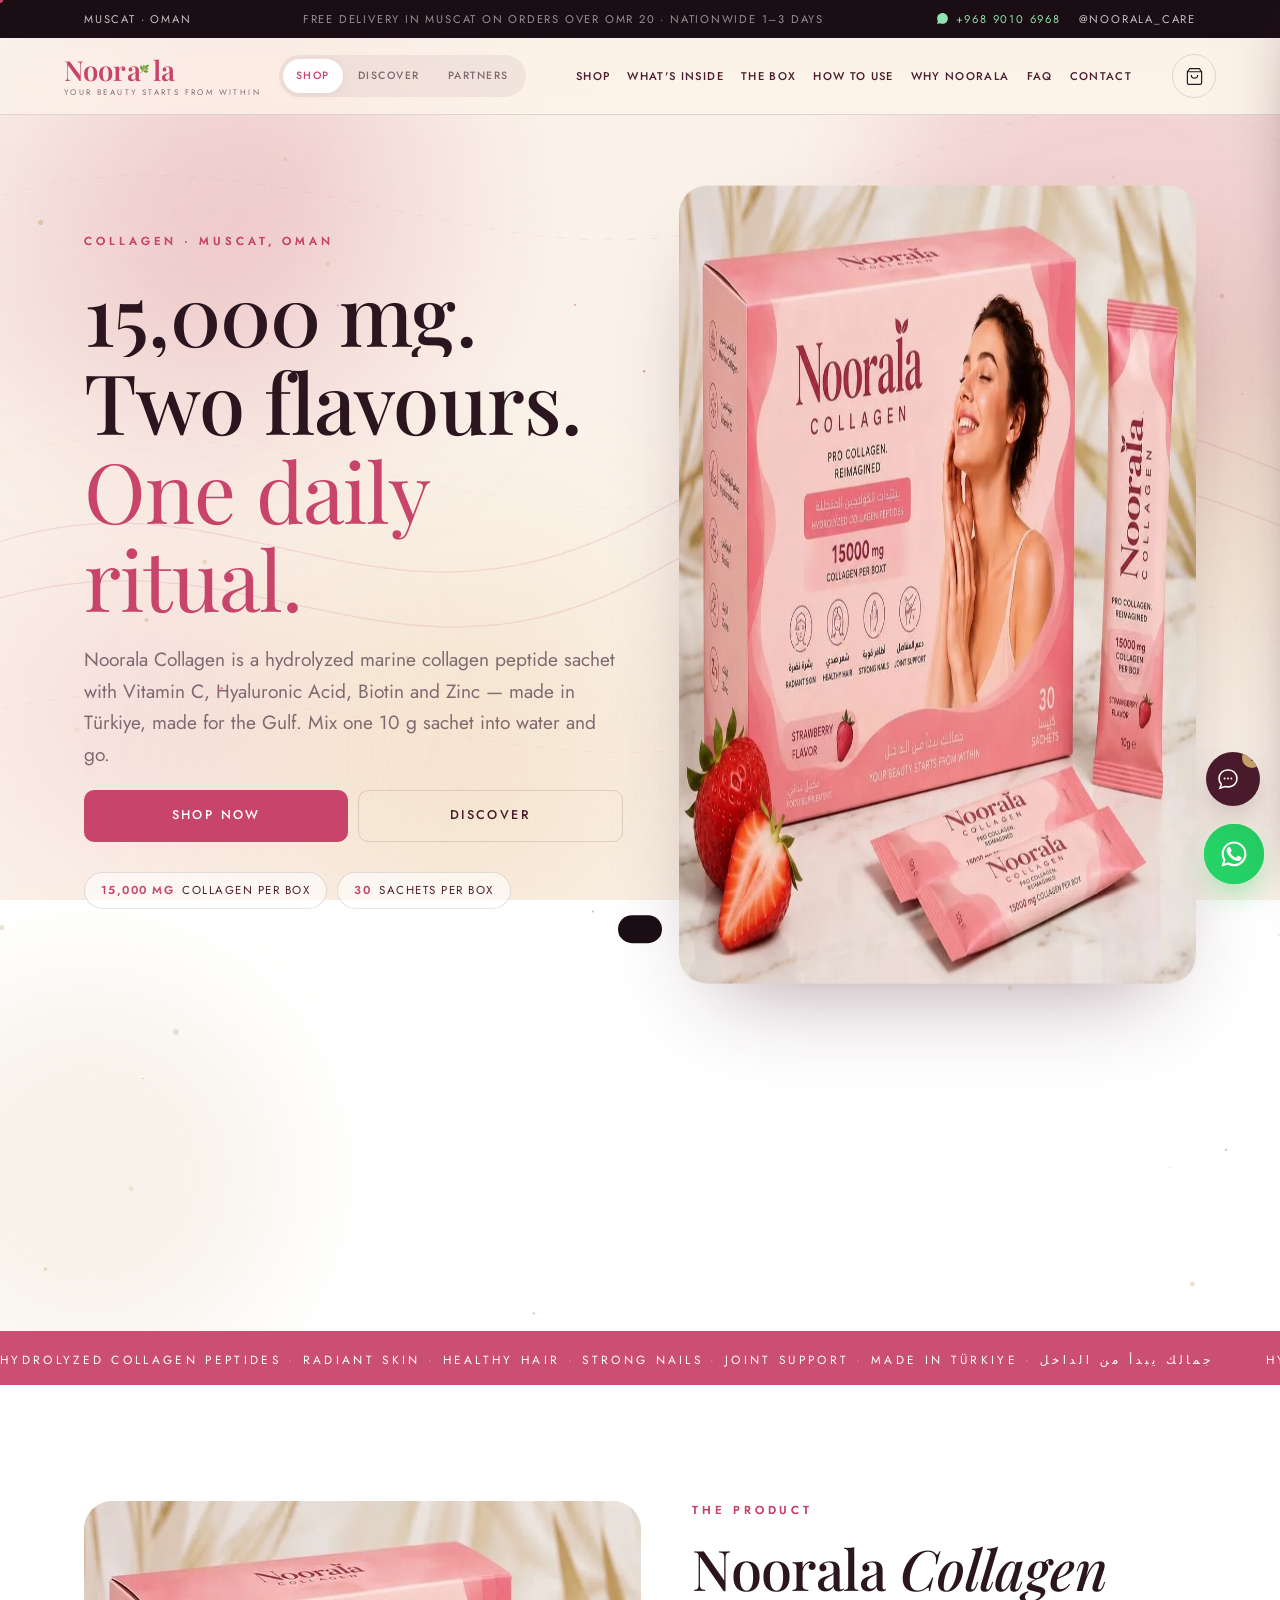
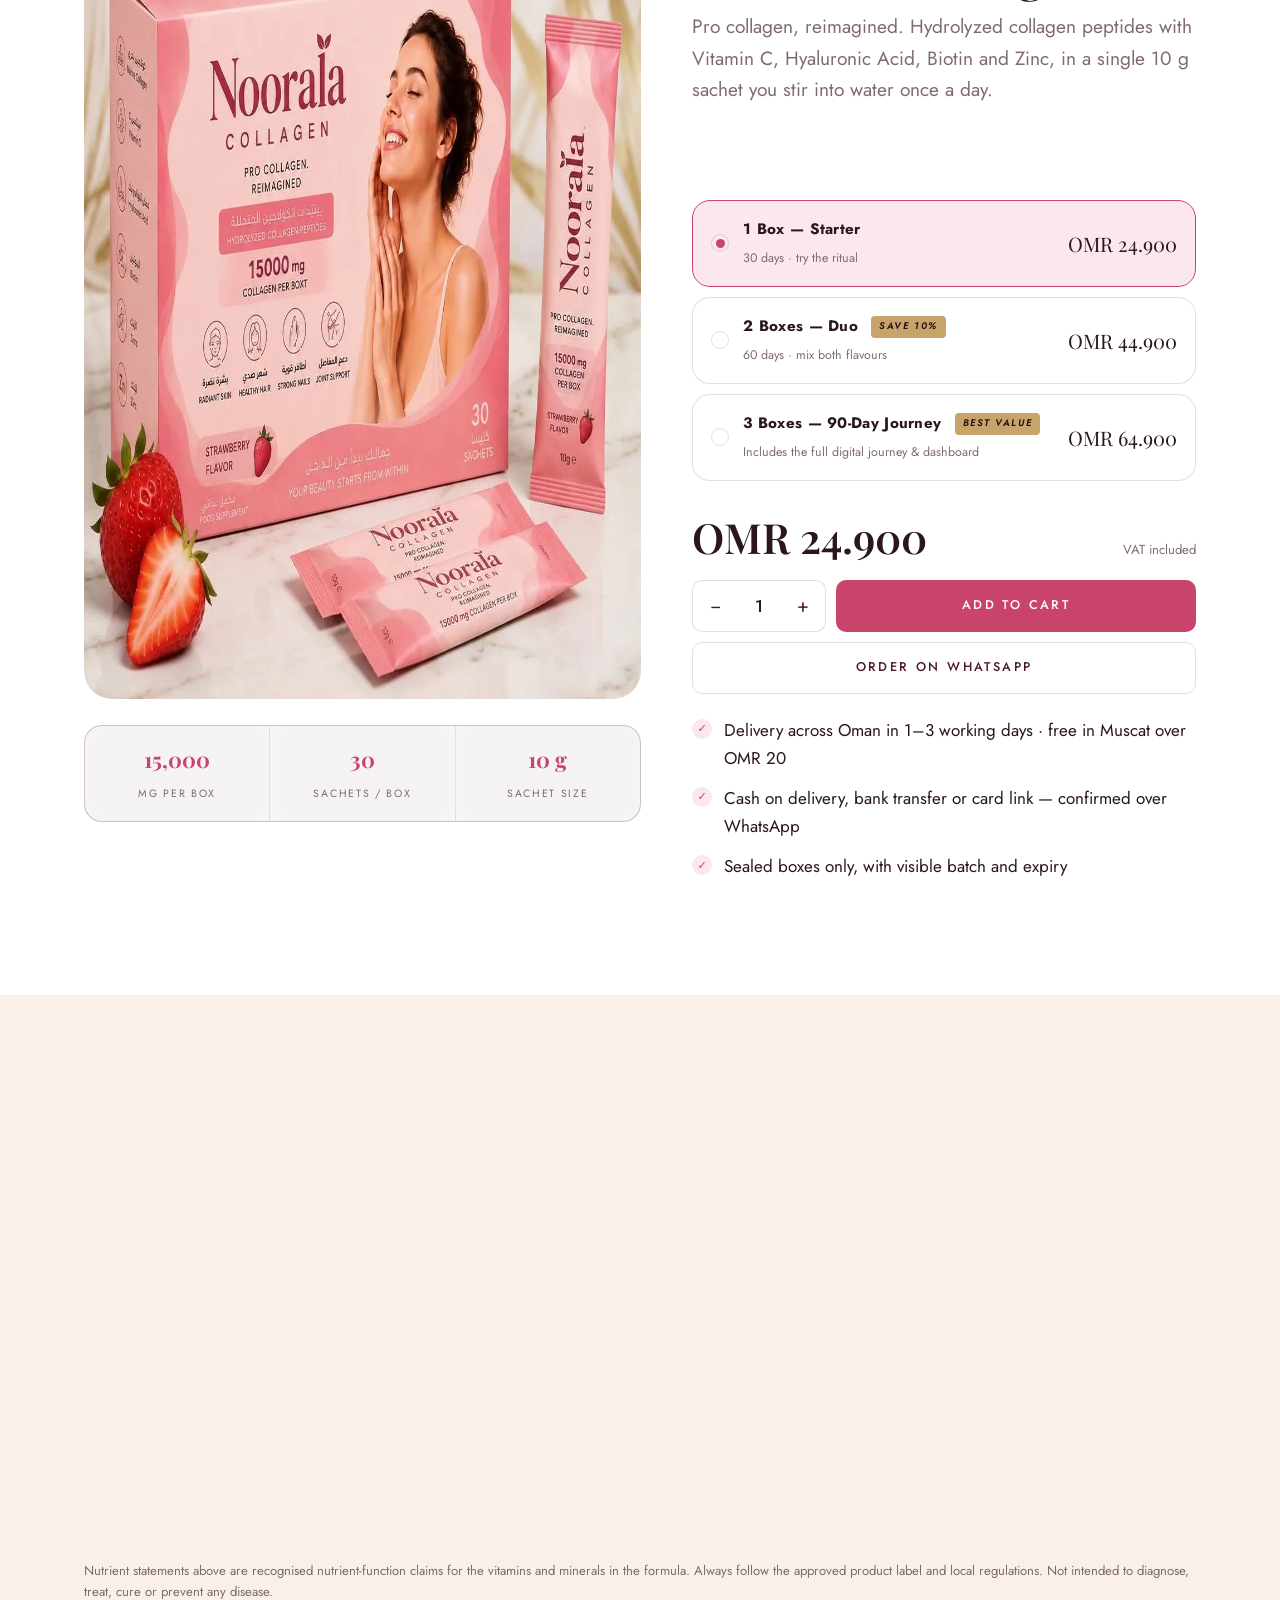
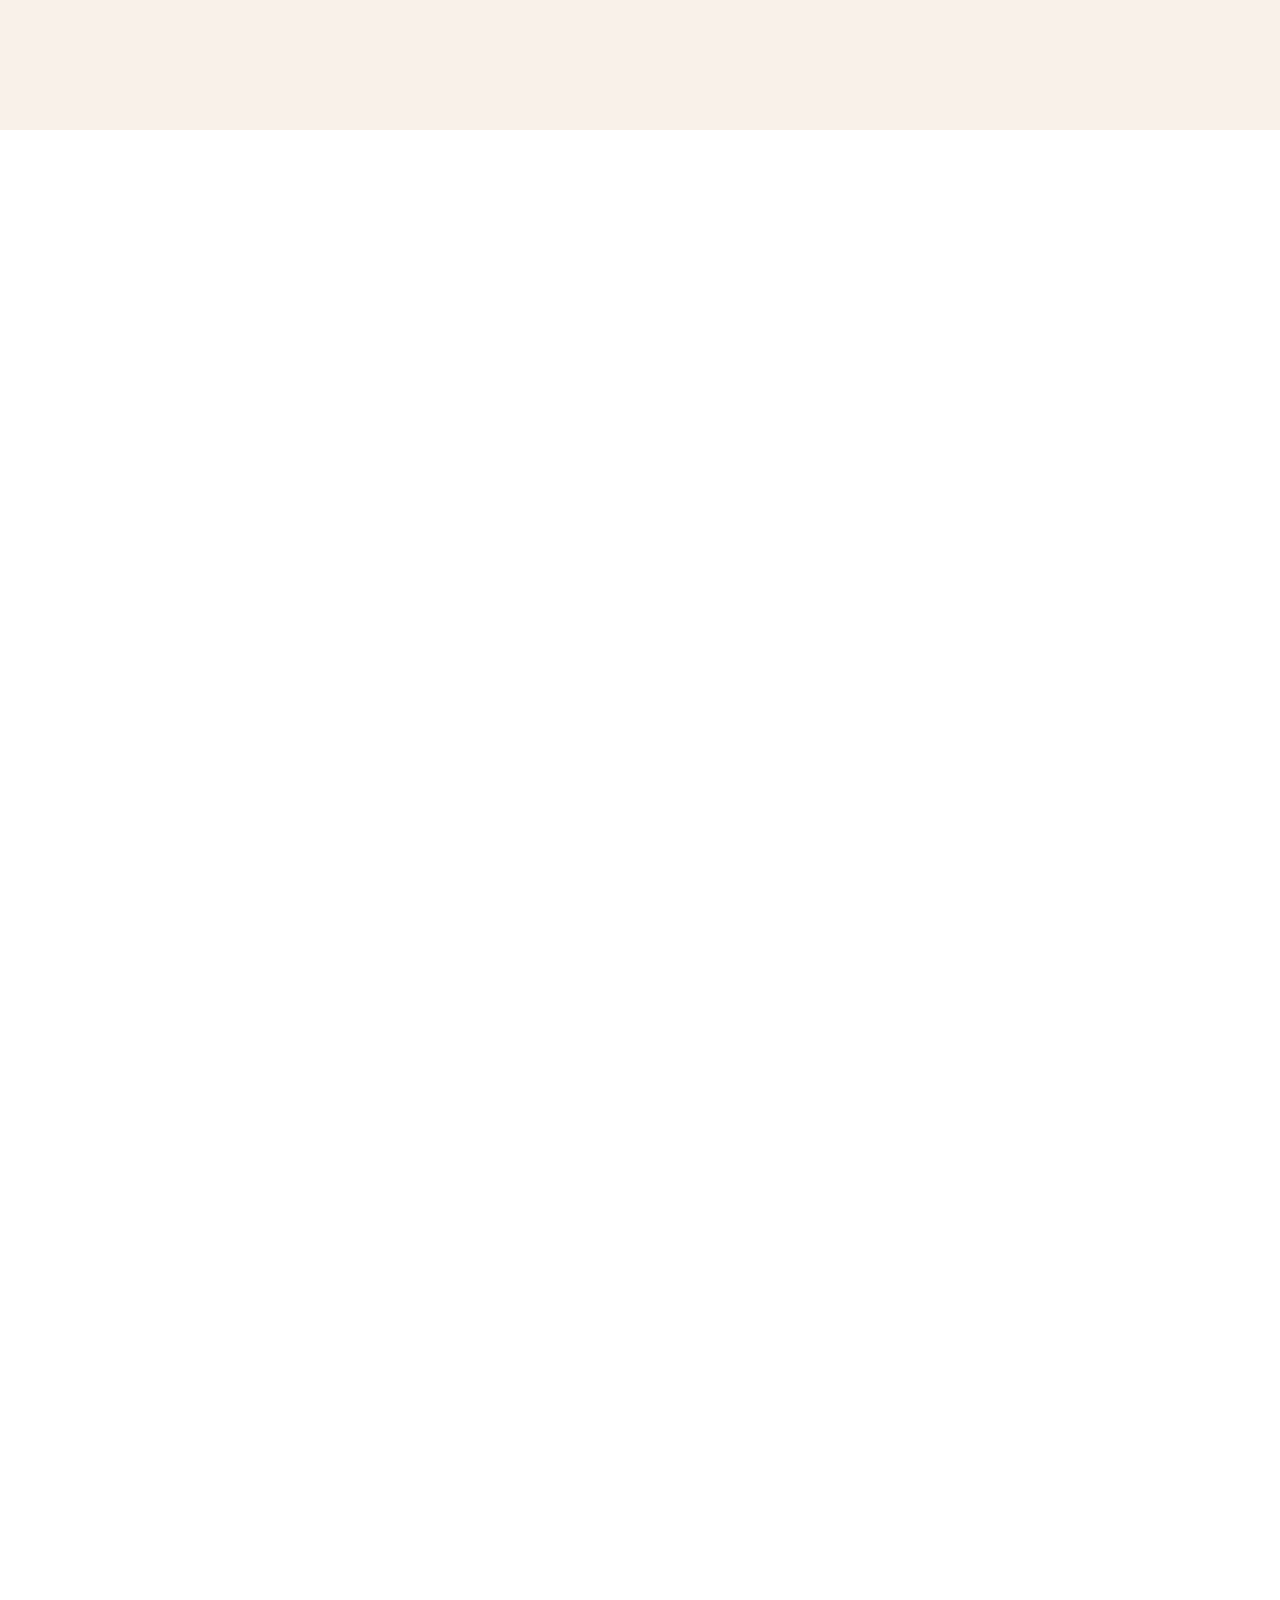
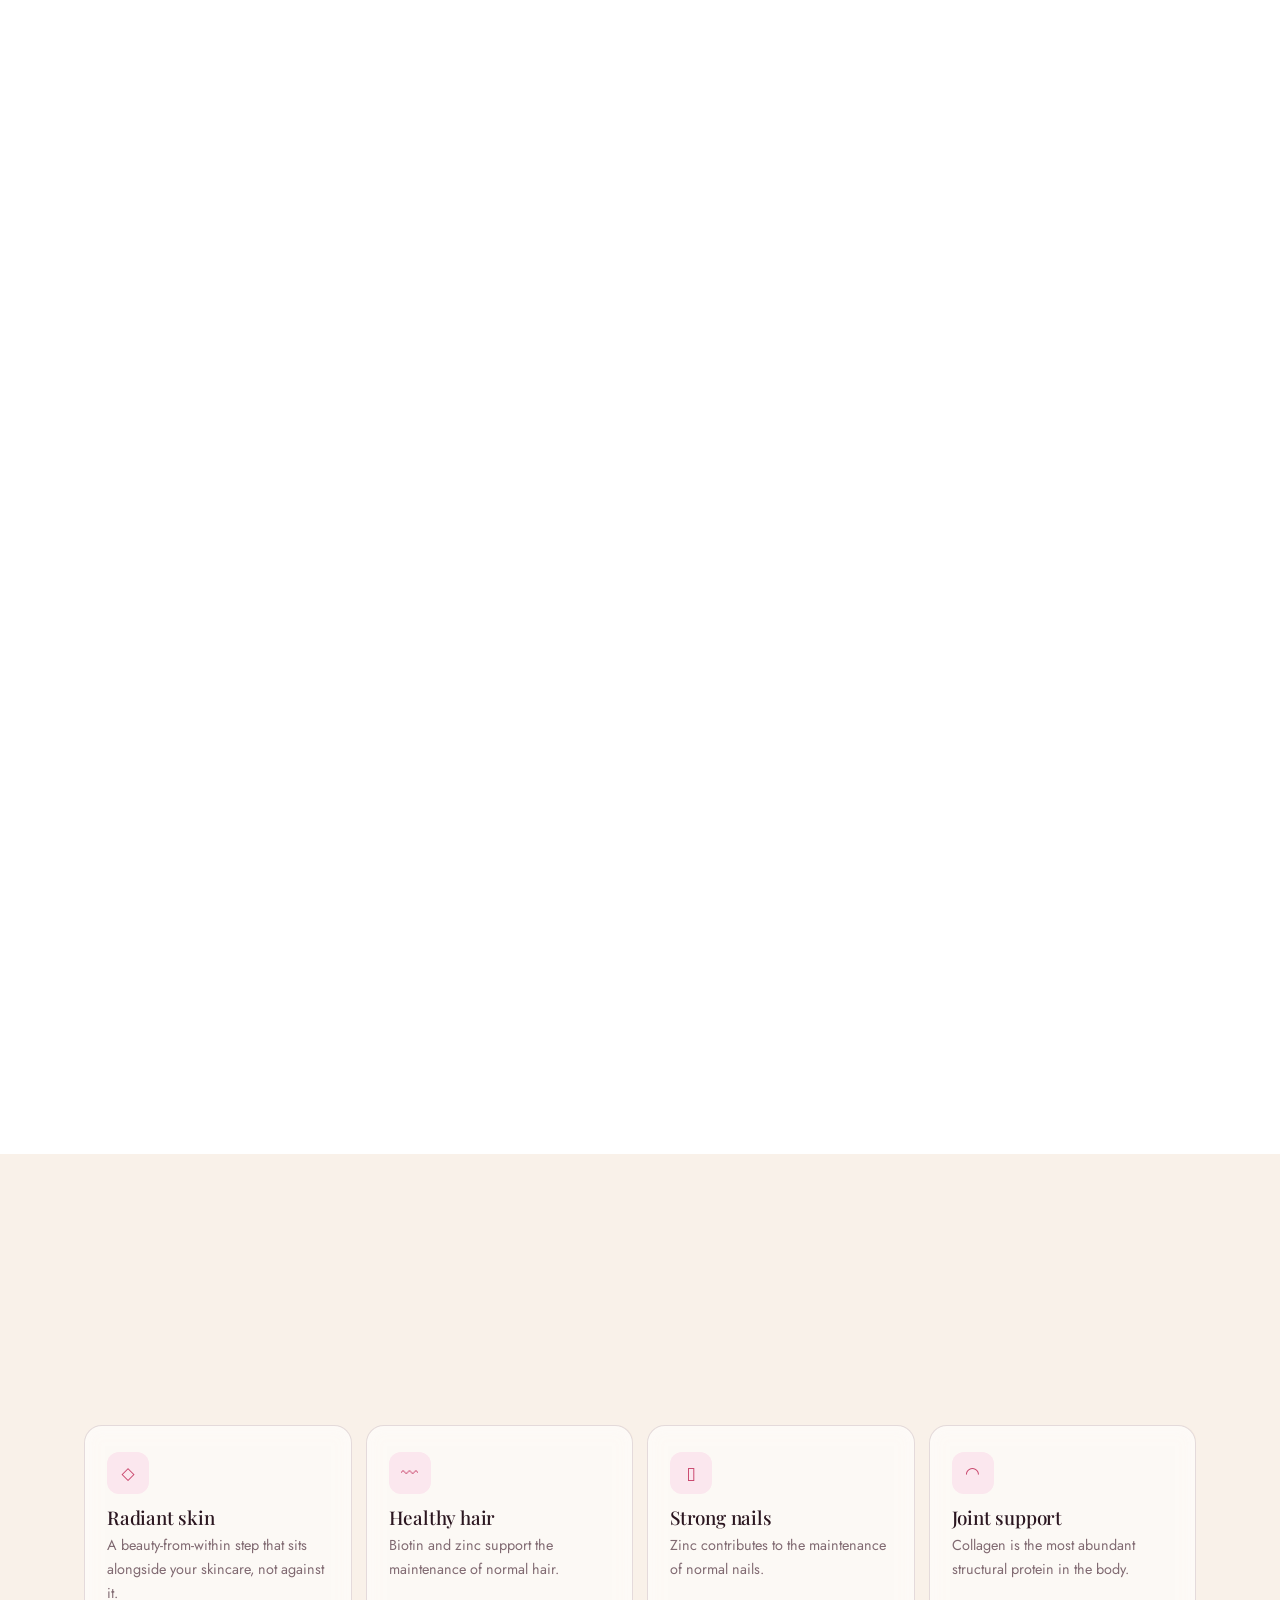
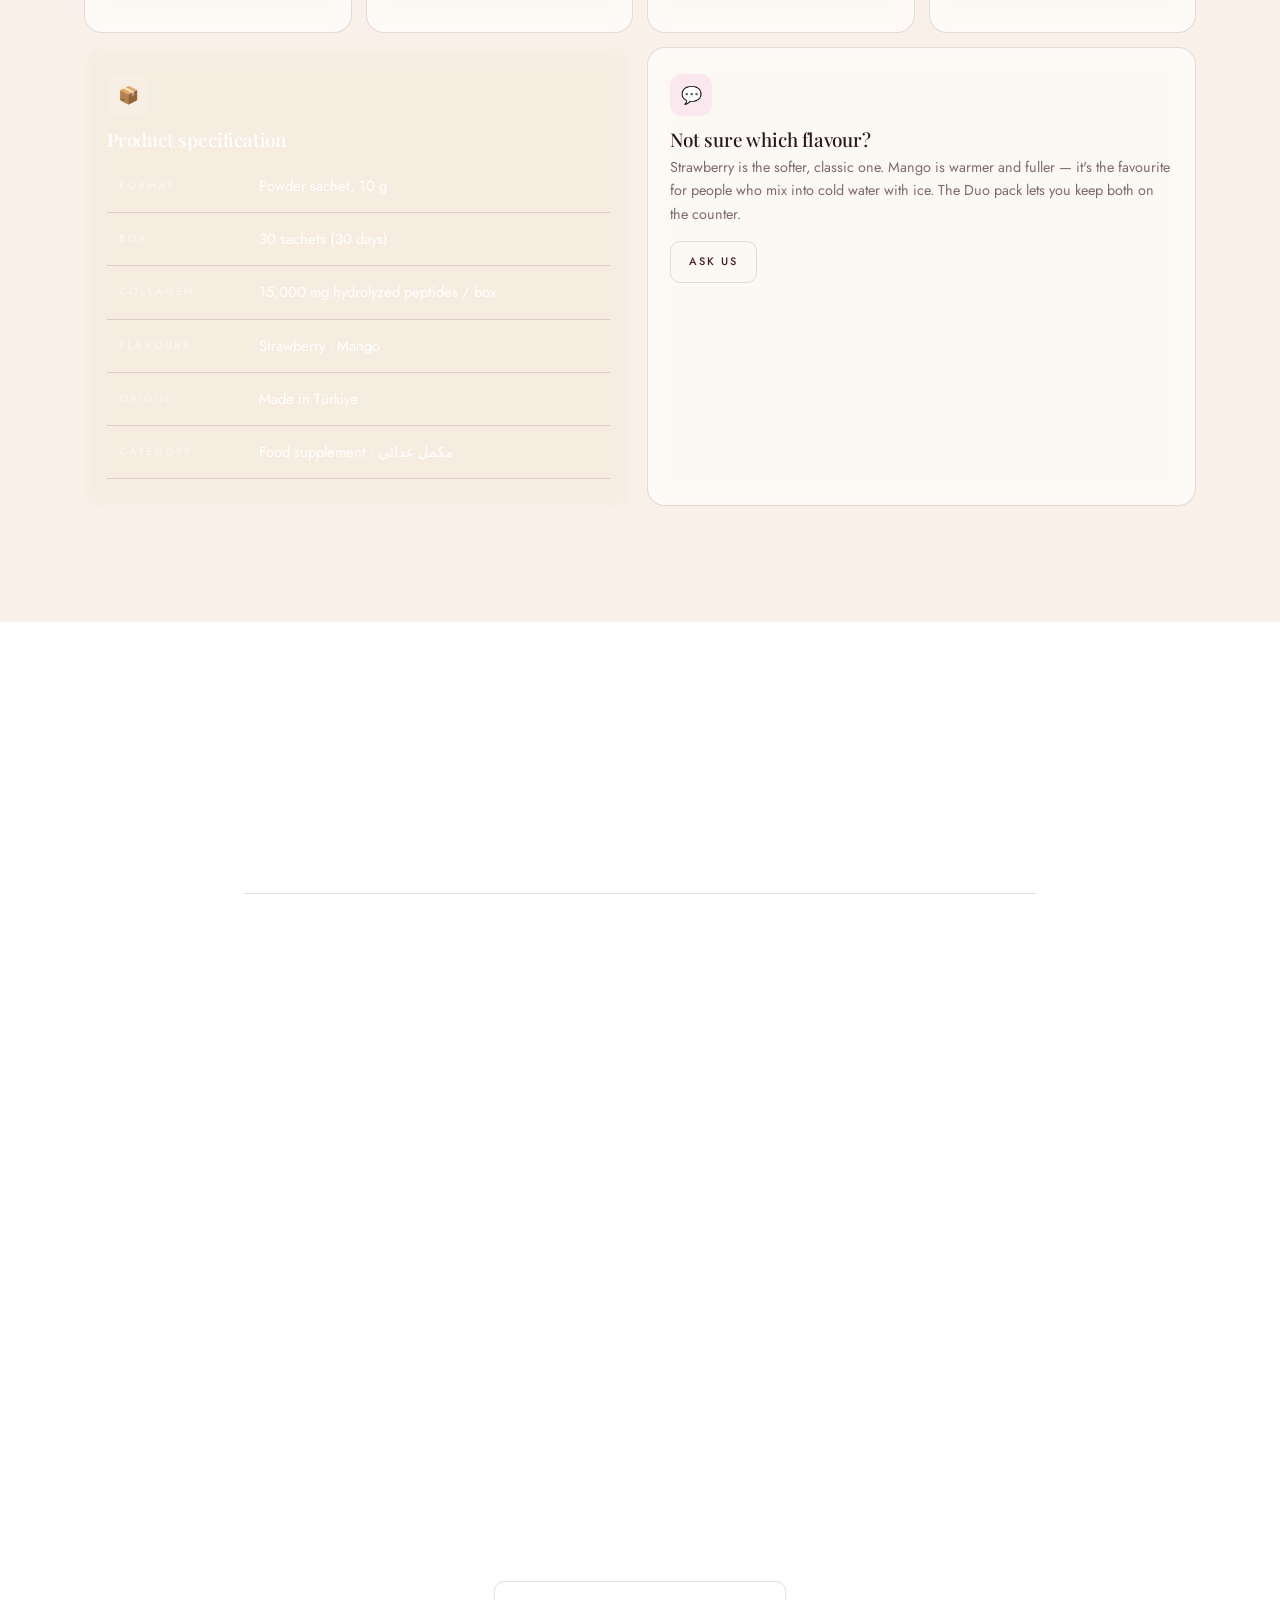
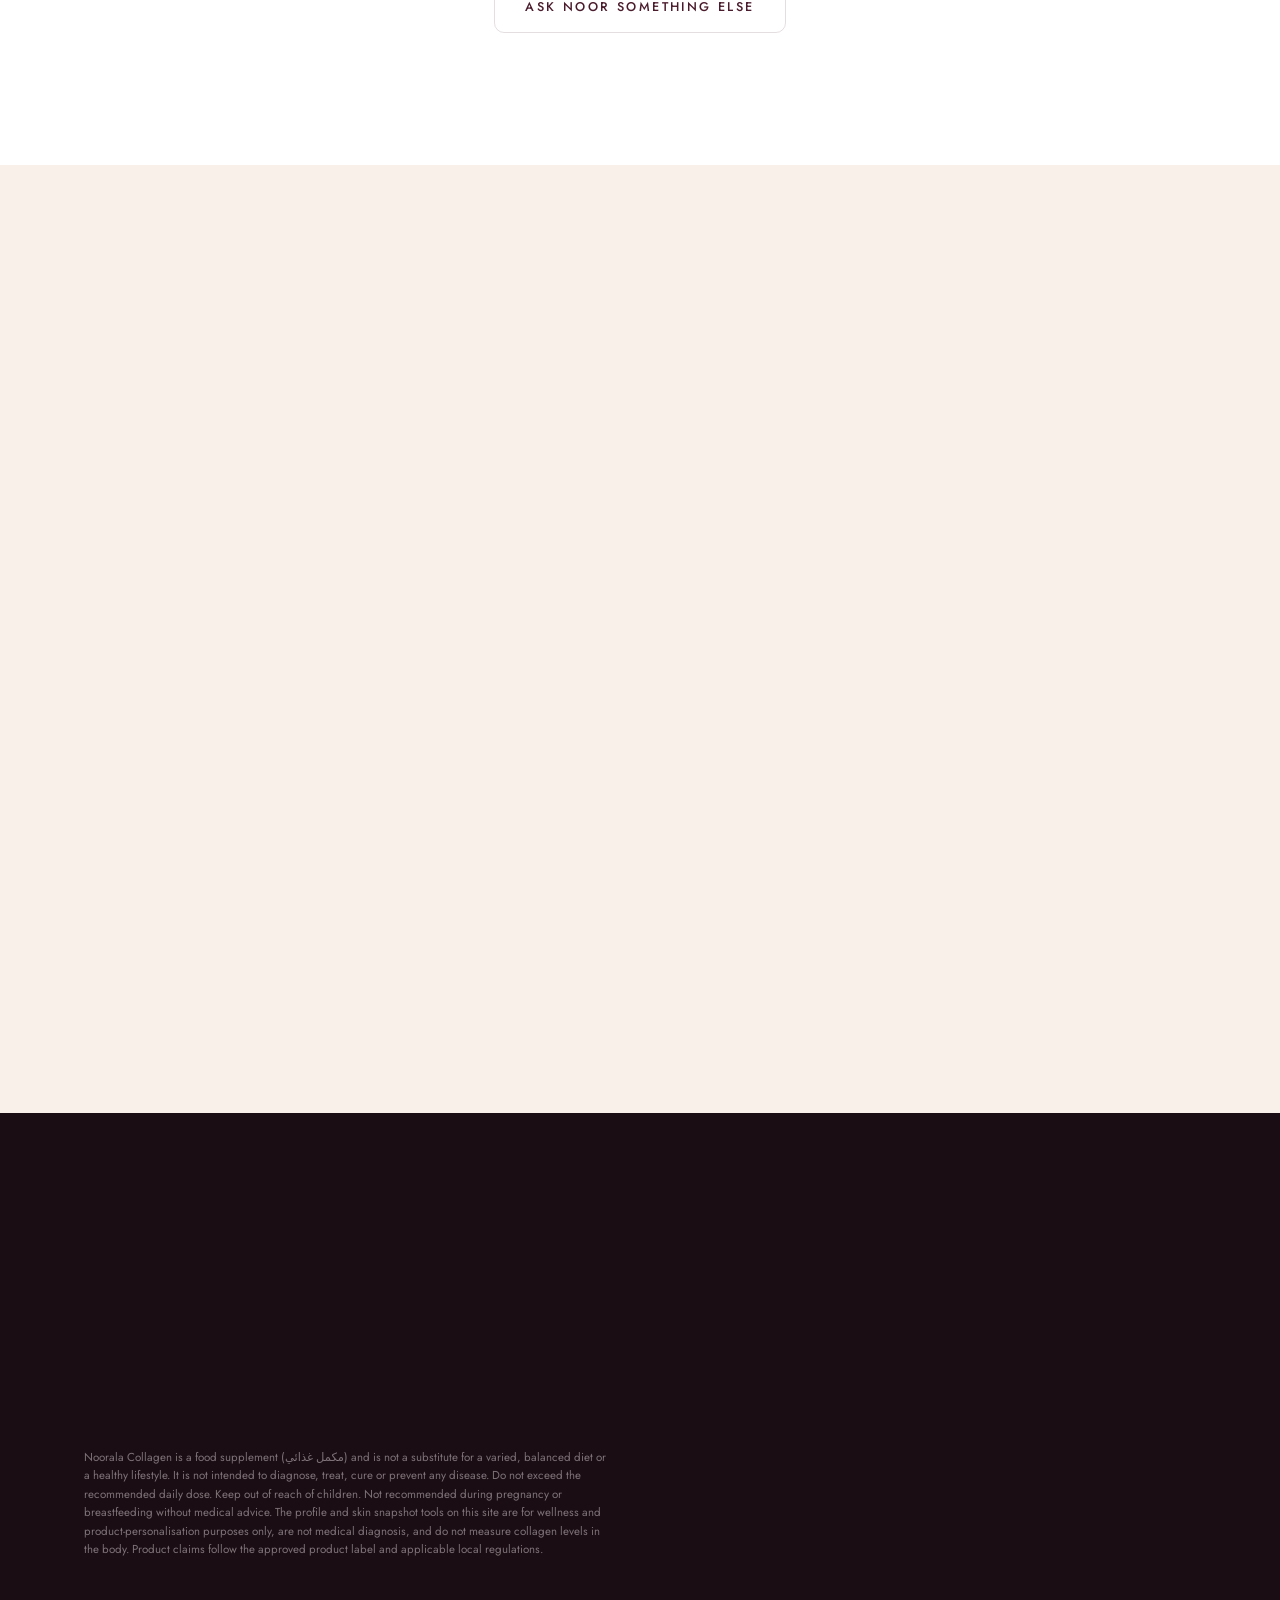
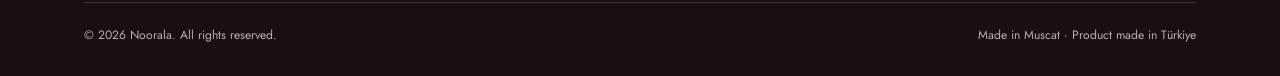
==== commit b5575bde: "Make the 90-day tracker real, add analytics and CI, document the domain The journey dashboard was a " ====
--- a/index.html
+++ b/index.html
@@ -635,16 +635,24 @@
       <div class="tl"><span class="dot"></span><b>Day 90</b><span>Journey complete</span></div>
     </div>
 
-    <div class="dash mt-l">
+    <!-- Shared gradient for both consistency rings. It has to live outside
+         either dashboard: whichever one is hidden is display:none, and a
+         gradient inside a display:none subtree will not paint. -->
+    <svg width="0" height="0" aria-hidden="true" focusable="false" style="position:absolute">
+      <defs><linearGradient id="rg" x1="0" y1="0" x2="1" y2="1">
+        <stop offset="0%" stop-color="#C8446B"/><stop offset="100%" stop-color="#C9A46A"/>
+      </linearGradient></defs>
+    </svg>
+
+    <!-- Not started yet: what the journey is, and the button that begins it. -->
+    <div class="dash mt-l" id="jrPreview">
       <div class="ring-card rv">
-        <span class="eyebrow on-dark" style="margin:0">My Collagen · Dashboard</span>
-        <svg class="ring" viewBox="0 0 120 120" role="img" aria-label="Consistency ring">
-          <defs><linearGradient id="rg" x1="0" y1="0" x2="1" y2="1">
-            <stop offset="0%" stop-color="#C8446B"/><stop offset="100%" stop-color="#C9A46A"/></linearGradient></defs>
+        <span class="eyebrow on-dark" style="margin:0">My Collagen · Preview</span>
+        <svg class="ring" viewBox="0 0 120 120" role="img" aria-label="Consistency ring preview">
           <circle class="bgc" cx="60" cy="60" r="50"/>
-          <circle class="fgc" id="ringFg" cx="60" cy="60" r="50" transform="rotate(-90 60 60)" stroke-dasharray="314" stroke-dashoffset="314"/>
+          <circle class="fgc" id="ringFgPrev" cx="60" cy="60" r="50" transform="rotate(-90 60 60)" stroke-dasharray="314" stroke-dashoffset="314"/>
         </svg>
-        <div class="ring-label" id="ringVal">0%</div>
+        <div class="ring-label" id="ringValPrev">0%</div>
         <p class="small" style="margin:0">Consistency</p>
         <div style="margin-top:24px;text-align:left">
           <label class="lb" for="daySlide">Preview day <span id="dayNum">24</span> / 90</label>
@@ -653,16 +661,72 @@
       </div>
 
       <div class="rv" data-d="1">
-        <div class="dash-list">
-          <div class="dash-item"><button class="chk" aria-pressed="false" aria-label="Mark daily serving complete">✓</button><div><b>Today's ritual</b><span id="dashRitual">1 sachet · Morning · Strawberry</span></div></div>
-          <div class="dash-item"><button class="chk" aria-pressed="false" aria-label="Mark hydration complete">✓</button><div><b>Hydration</b><span>Water alongside your sachet — the Gulf makes this easy to forget</span></div></div>
-          <div class="dash-item"><button class="chk" aria-pressed="false" aria-label="Mark check-in complete">✓</button><div><b>Check-in</b><span id="dashTip">Tip of the day appears here</span></div></div>
-        </div>
+        <div class="dash-list" aria-hidden="true">
+          <div class="dash-item"><span class="chk" aria-hidden="true">✓</span><div><b>Today's ritual</b><span id="dashRitual">1 sachet · Morning · Strawberry</span></div></div>
+          <div class="dash-item"><span class="chk" aria-hidden="true">✓</span><div><b>Hydration</b><span>Water alongside your sachet — the Gulf makes this easy to forget</span></div></div>
+          <div class="dash-item"><span class="chk" aria-hidden="true">✓</span><div><b>Check-in</b><span id="dashTip">Tip of the day appears here</span></div></div>
+        </div>
+        <div class="jr-start mt-m">
+          <h3 style="font-size:1.35rem;margin:0 0 8px">Start yours today</h3>
+          <p class="small" style="color:rgba(246,234,239,.66);margin:0 0 18px">
+            Ninety days, one check-in a day. It runs on this device, needs no account, and nothing is sent anywhere.
+          </p>
+          <button class="btn" id="jrStart" type="button">Begin my 90 days</button>
+          <p class="small" style="margin:14px 0 0;color:rgba(246,234,239,.45)">
+            You can start before your box arrives — day 1 is whenever you say it is.
+          </p>
+        </div>
+      </div>
+    </div>
+
+    <!-- Journey in progress: the real thing. -->
+    <div class="dash mt-l hide" id="jrLive">
+      <div class="ring-card rv">
+        <span class="eyebrow on-dark" style="margin:0">My Collagen · Day <b id="jrDay">1</b> of 90</span>
+        <svg class="ring" viewBox="0 0 120 120" role="img" aria-labelledby="jrRingLabel">
+          <title id="jrRingLabel">Consistency ring</title>
+          <circle class="bgc" cx="60" cy="60" r="50"/>
+          <circle class="fgc" id="jrRing" cx="60" cy="60" r="50" transform="rotate(-90 60 60)" stroke-dasharray="314" stroke-dashoffset="314"/>
+        </svg>
+        <div class="ring-label" id="jrPct">0%</div>
+        <p class="small" style="margin:0">Consistency</p>
+        <div class="jr-stats">
+          <div><b id="jrStreak">0</b><span>day streak</span></div>
+          <div><b id="jrDone">0</b><span>days complete</span></div>
+          <div><b id="jrLeft">90</b><span>days to go</span></div>
+        </div>
+        <div class="jr-grid" id="jrGrid" role="img" aria-label="Ninety-day completion grid"></div>
+        <p class="small" style="margin:12px 0 0;color:rgba(246,234,239,.45)" id="jrStarted"></p>
+      </div>
+
+      <div class="rv" data-d="1">
+        <p class="jr-today" id="jrToday"></p>
+        <div class="dash-list" id="jrTasks">
+          <div class="dash-item">
+            <button class="chk" type="button" data-task="ritual" aria-pressed="false">✓</button>
+            <div><b>Today's ritual</b><span id="jrRitual">1 sachet · Morning · Strawberry</span></div>
+          </div>
+          <div class="dash-item">
+            <button class="chk" type="button" data-task="hydration" aria-pressed="false">✓</button>
+            <div><b>Hydration</b><span>Water alongside your sachet — the Gulf makes this easy to forget</span></div>
+          </div>
+          <div class="dash-item">
+            <button class="chk" type="button" data-task="checkin" aria-pressed="false">✓</button>
+            <div><b>Check-in</b><span id="jrTip">Tip of the day appears here</span></div>
+          </div>
+        </div>
+
         <div class="cert mt-m" id="certCard" style="opacity:.45">
           <div class="seal">✦</div>
           <span class="eyebrow on-dark" style="margin:0">Day 90</span>
           <h3 id="certTitle">Journey complete</h3>
           <p class="small" style="color:rgba(246,234,239,.6);margin-top:8px" id="certSub">Reach day 90 to unlock your Noorala certificate — an elegant, dated record of a habit you built.</p>
+          <button class="btn gold mt-s hide" id="jrCert" type="button">Download my certificate</button>
+        </div>
+
+        <div class="jr-manage">
+          <button type="button" id="jrShare">Share my progress</button>
+          <button type="button" id="jrReset">Reset my journey</button>
         </div>
       </div>
     </div>
@@ -1234,6 +1298,7 @@
 </script>
 
 <!-- ============================== SCRIPTS ============================== -->
+<script src="assets/js/analytics.js" defer></script>
 <script src="assets/js/noorala.js" defer></script>
 <script src="assets/js/chat.js" defer></script>
 
--- a/assets/css/noorala.css
+++ b/assets/css/noorala.css
@@ -1041,3 +1041,46 @@
   .cart{width:min(430px,100vw)}
   .wa-menu{max-width:calc(100vw - 32px)}
 }
+
+/* ===== 10 · THE 90-DAY TRACKER ===== */
+/* The dashboard is a real tracker now, so it needs the parts a real one
+   has: a start state, a streak, and 90 days visible at once. */
+
+.jr-start{border:1px solid var(--line-dark);border-radius:var(--r-m);padding:26px 24px;
+  background:linear-gradient(160deg,rgba(200,68,107,.14),rgba(201,164,106,.06))}
+.jr-start h3{color:#fff}
+
+.jr-stats{display:grid;grid-template-columns:repeat(3,1fr);gap:1px;margin-top:22px;
+  background:var(--line-dark);border:1px solid var(--line-dark);border-radius:var(--r-s);overflow:hidden}
+.jr-stats div{background:rgba(255,255,255,.04);padding:12px 6px;text-align:center}
+.jr-stats b{display:block;font-family:var(--font-d);font-size:1.5rem;color:var(--gold-soft);line-height:1.1}
+.jr-stats span{font-size:.6rem;letter-spacing:.14em;text-transform:uppercase;color:rgba(246,234,239,.5)}
+
+/* Ninety cells — a month of effort readable at a glance, like a contribution grid. */
+.jr-grid{display:grid;grid-template-columns:repeat(18,1fr);gap:3px;margin-top:20px}
+.jr-grid i{aspect-ratio:1;border-radius:2px;background:rgba(255,255,255,.07);
+  transition:background .3s var(--ease),transform .3s var(--ease)}
+.jr-grid i.on{background:linear-gradient(140deg,var(--rose),var(--gold))}
+.jr-grid i.off{background:rgba(255,255,255,.14)}
+.jr-grid i.now{outline:1.5px solid var(--gold-soft);outline-offset:1px;transform:scale(1.18)}
+
+.jr-today{font-family:var(--font-d);font-size:1.45rem;color:#fff;margin:0 0 16px}
+
+/* The preview's ticks are decorative — they must not look pressable. */
+#jrPreview .dash-item .chk{opacity:.4;cursor:default}
+#jrLive .dash-item .chk{color:rgba(246,234,239,.35)}
+#jrLive .dash-item .chk[aria-pressed="true"]{background:var(--rose);border-color:var(--rose);color:#fff}
+#jrLive .dash-item{cursor:default}
+
+.jr-manage{display:flex;gap:10px;flex-wrap:wrap;margin-top:22px}
+.jr-manage button{flex:1;min-width:150px;min-height:44px;border:1px solid var(--line-dark);
+  background:transparent;color:rgba(246,234,239,.66);border-radius:var(--r-s);cursor:pointer;
+  font-family:var(--font-b);font-size:.68rem;letter-spacing:.16em;text-transform:uppercase;
+  transition:.22s var(--ease)}
+.jr-manage button:hover{border-color:var(--rose-soft);color:#fff}
+#jrReset:hover{border-color:var(--rose);color:var(--rose-soft)}
+
+@media(max-width:520px){
+  .jr-grid{grid-template-columns:repeat(15,1fr)}
+  .jr-stats b{font-size:1.3rem}
+}
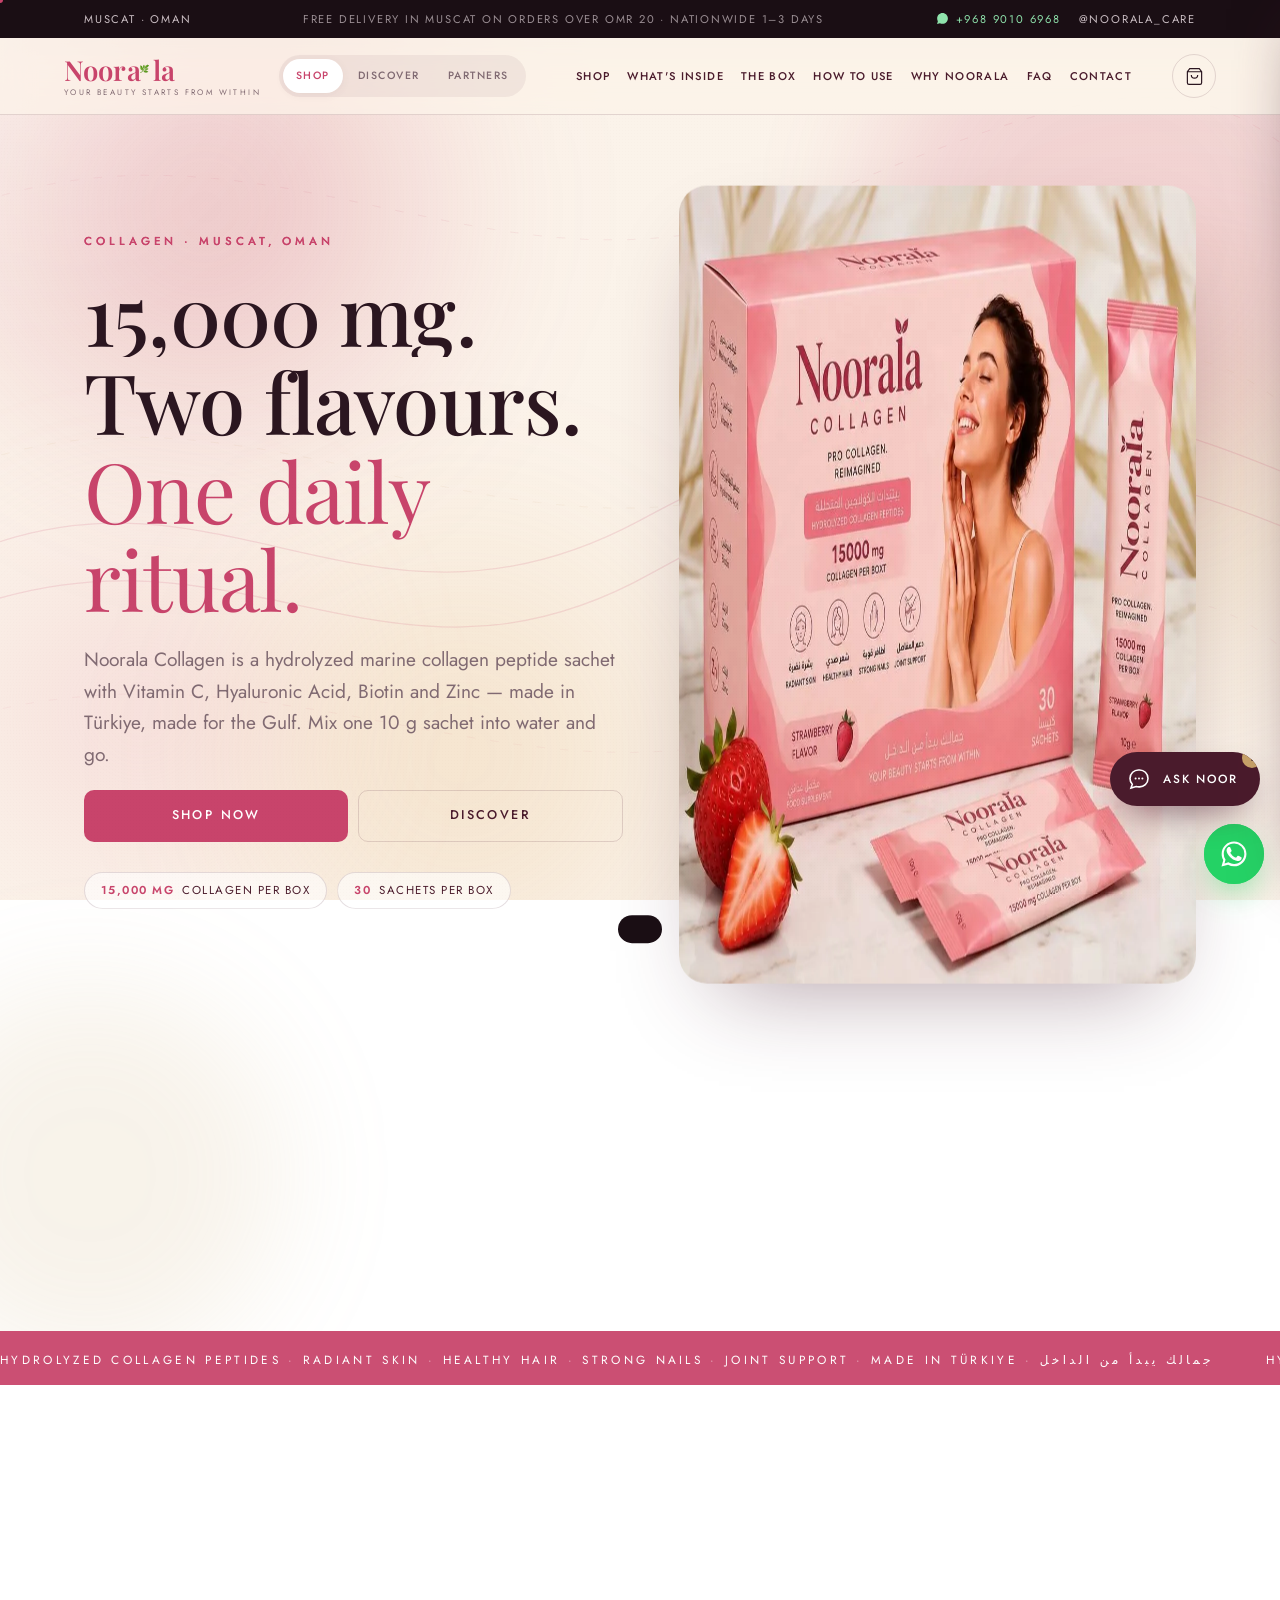
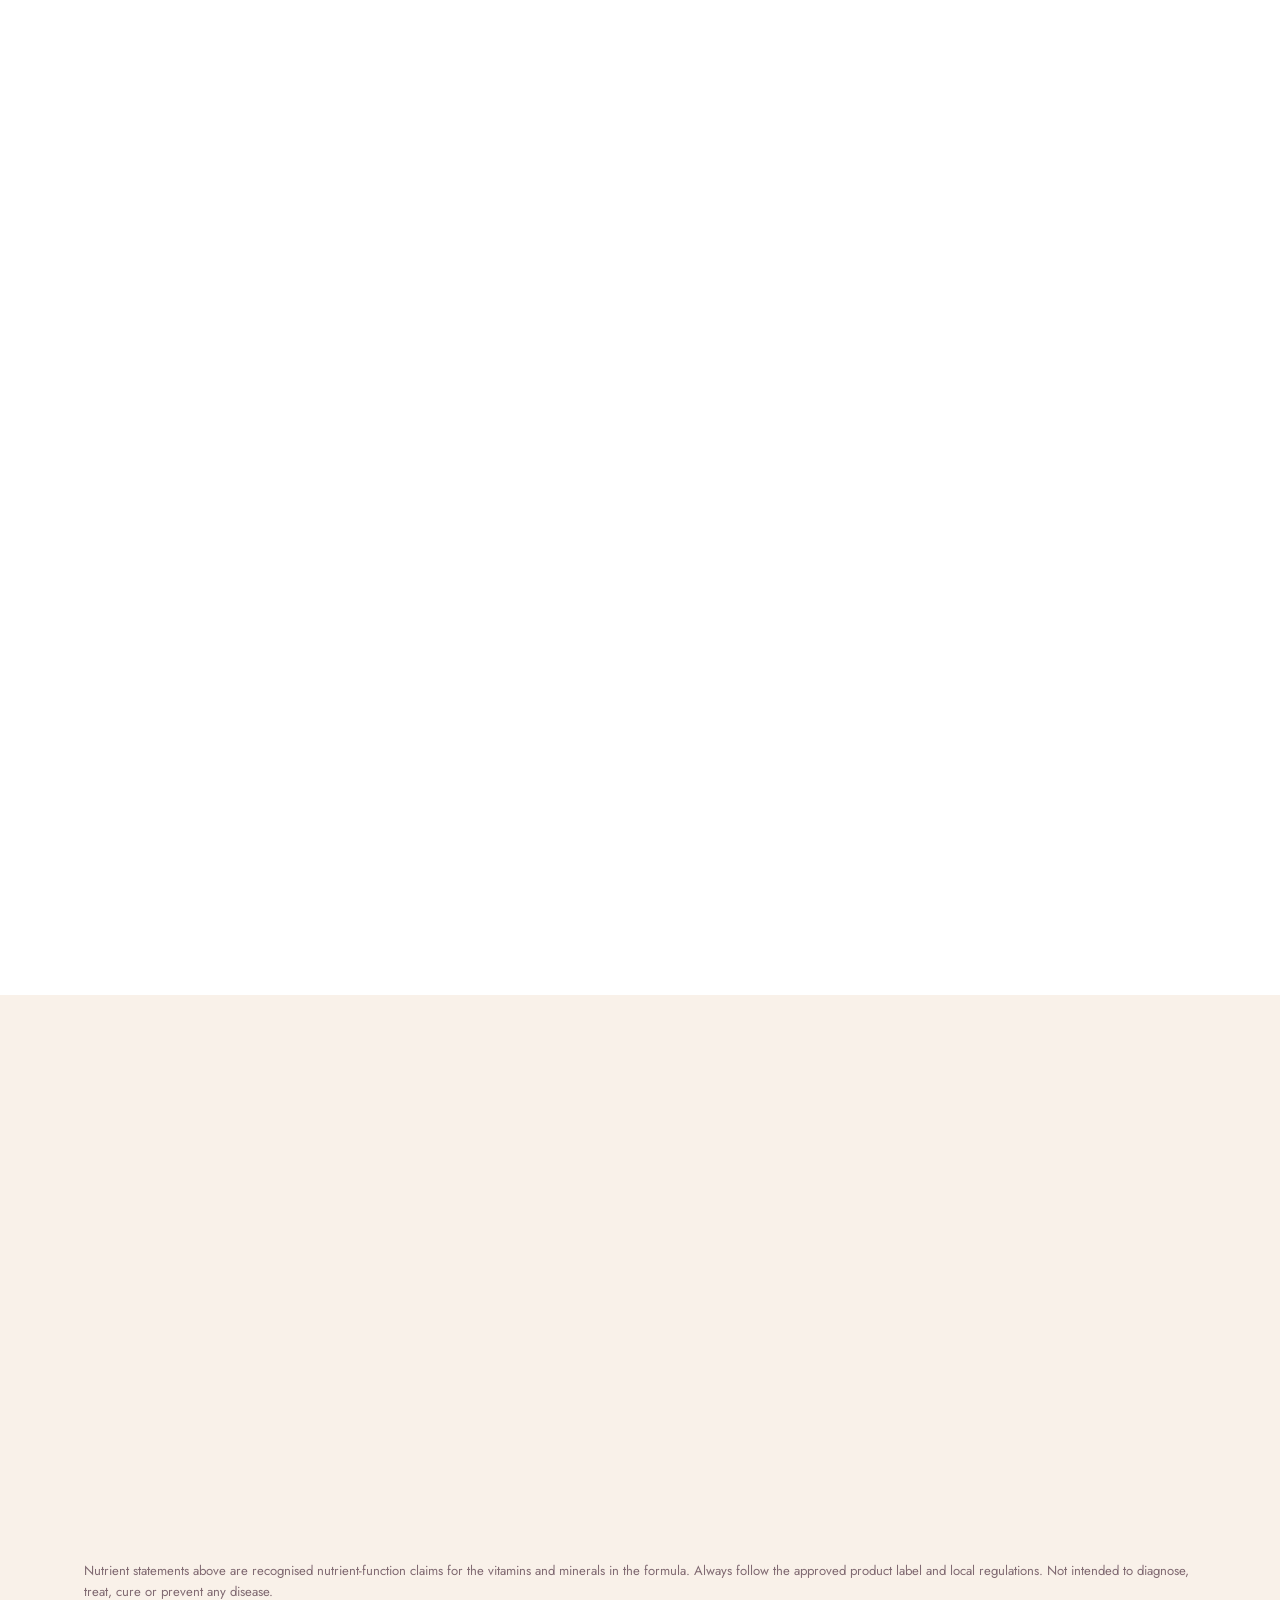
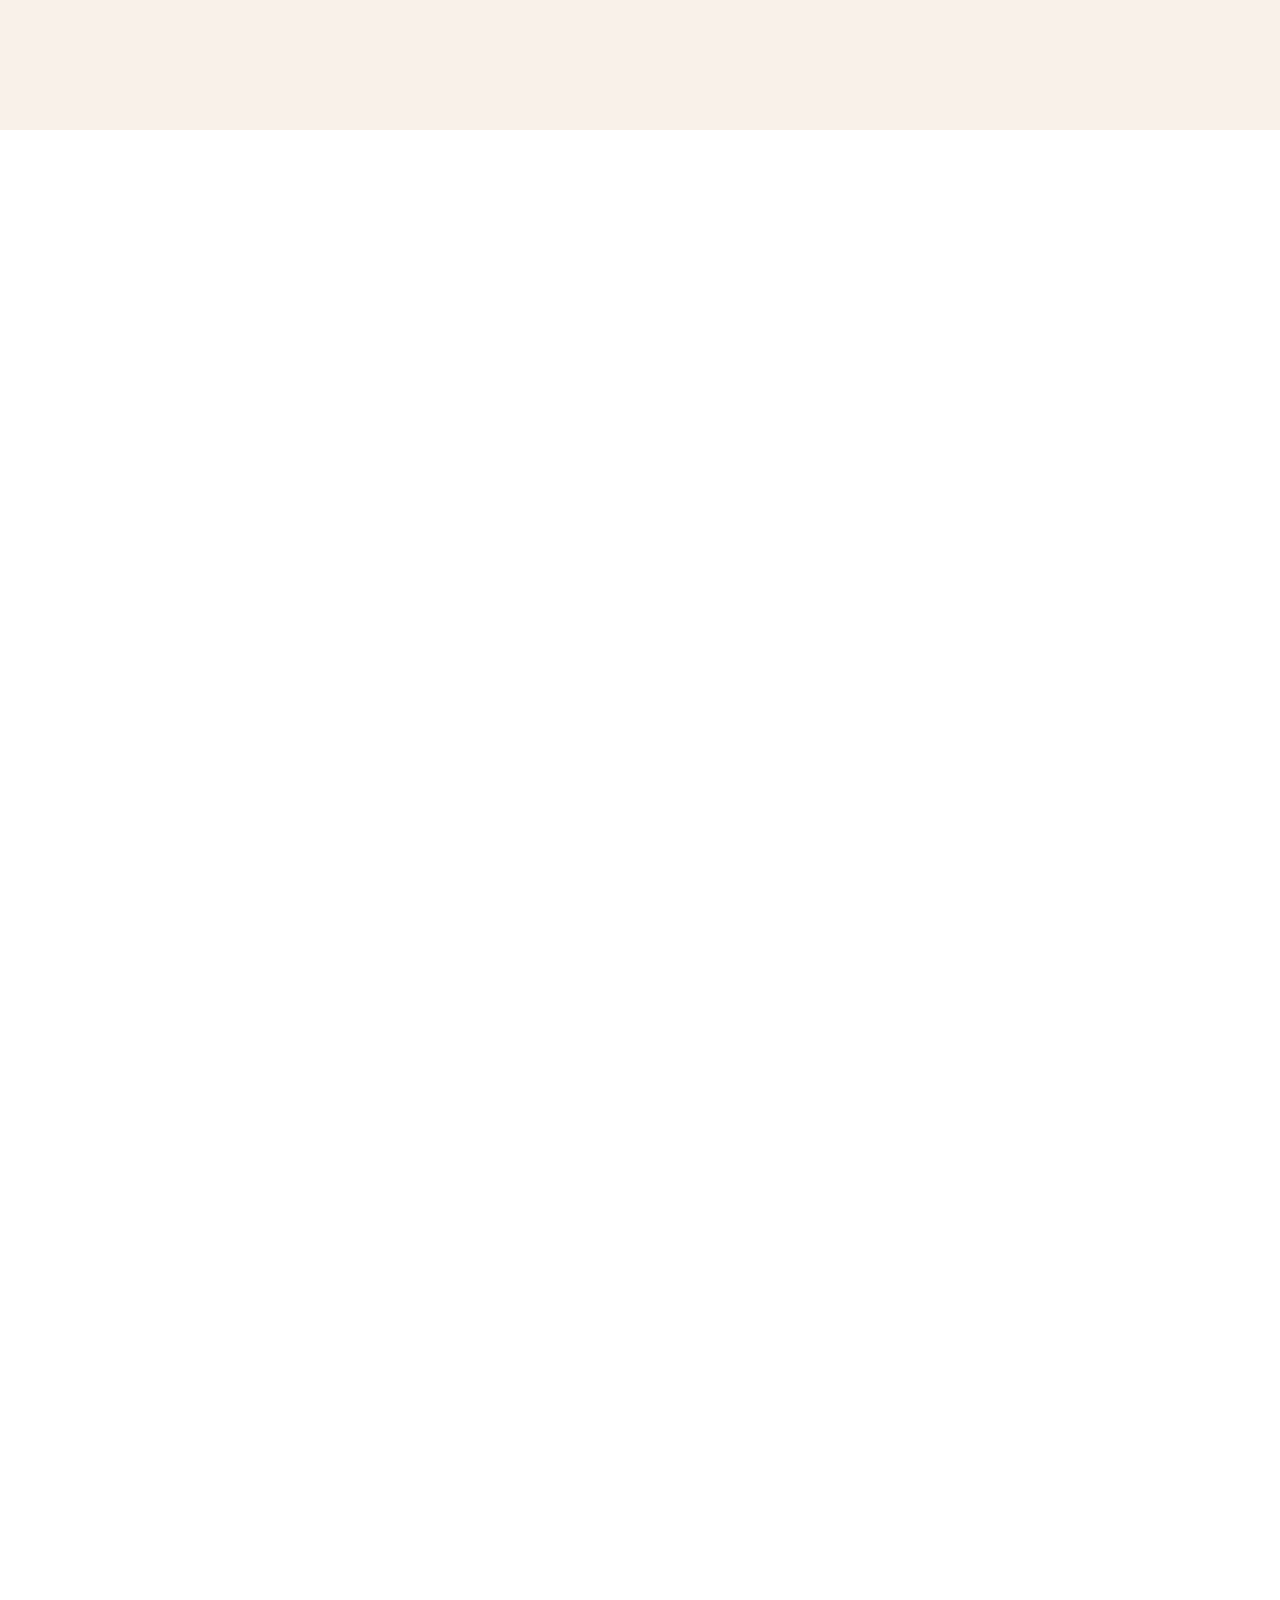
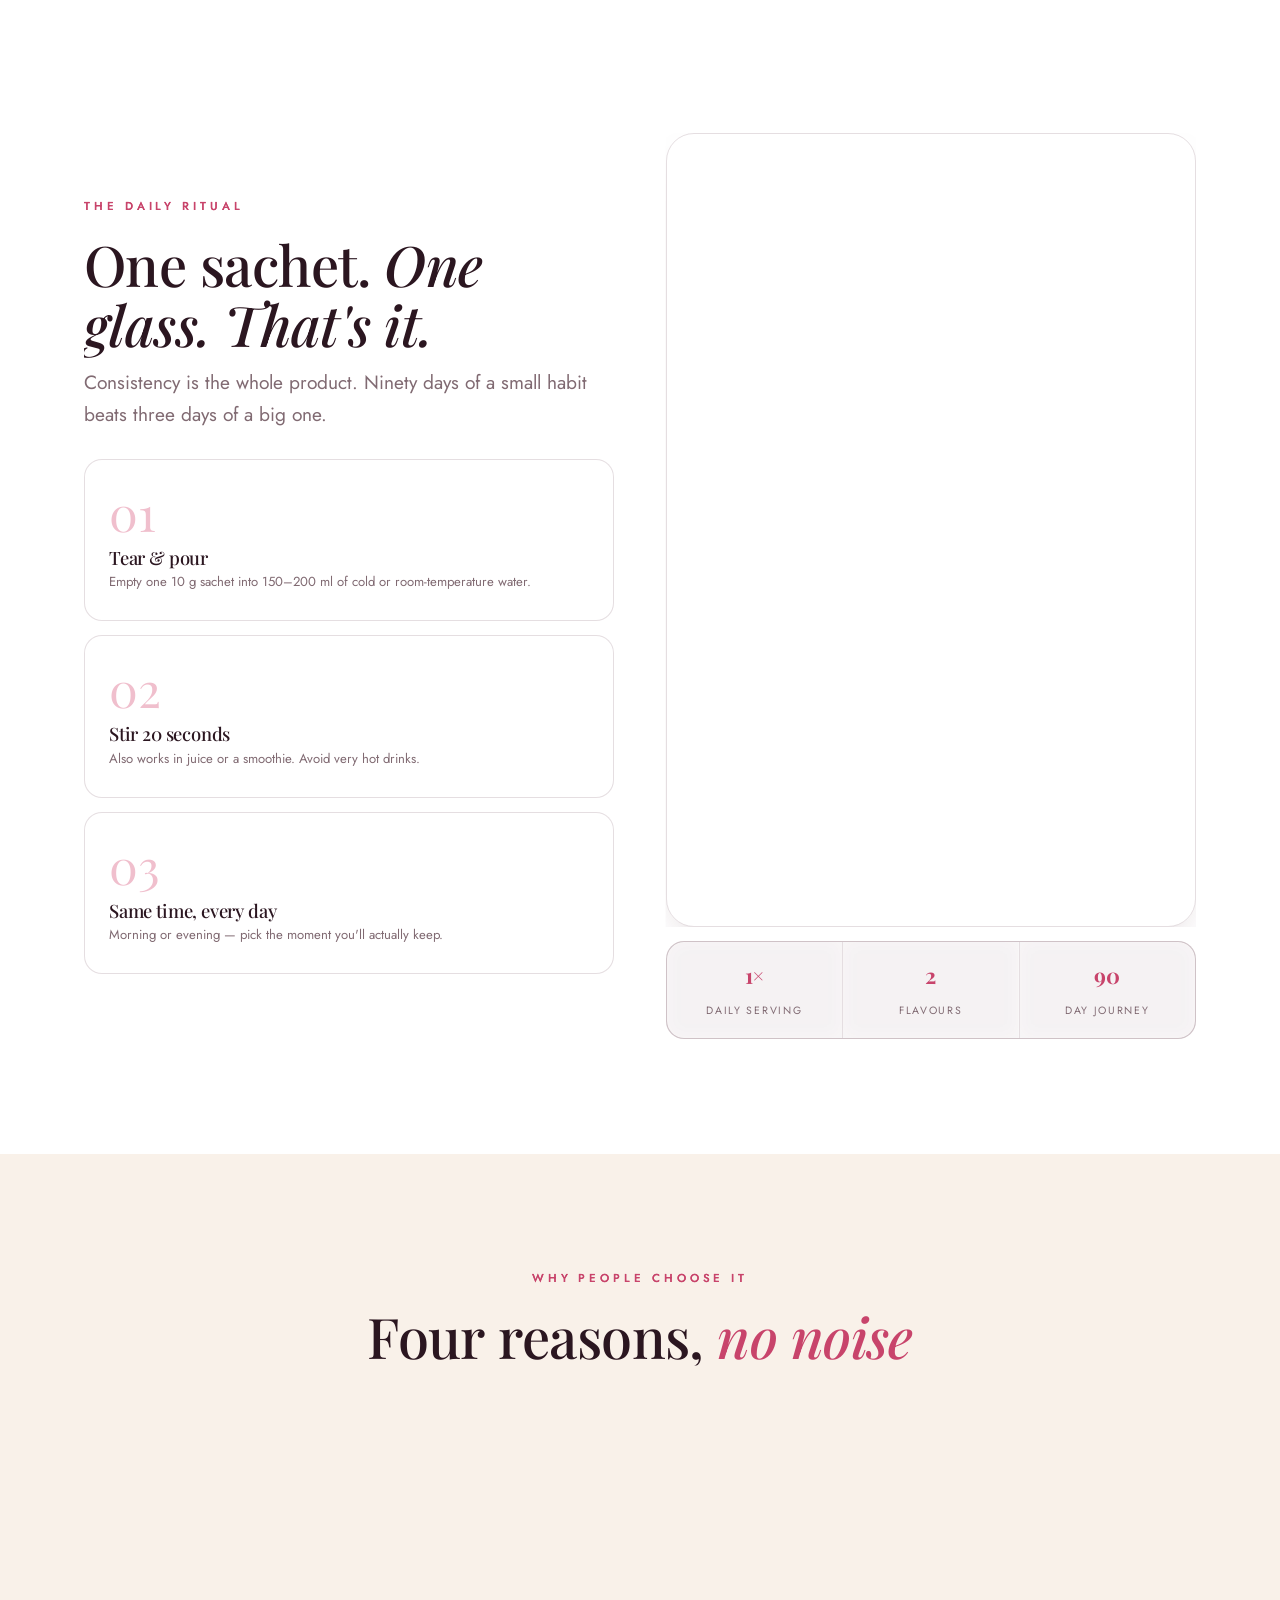
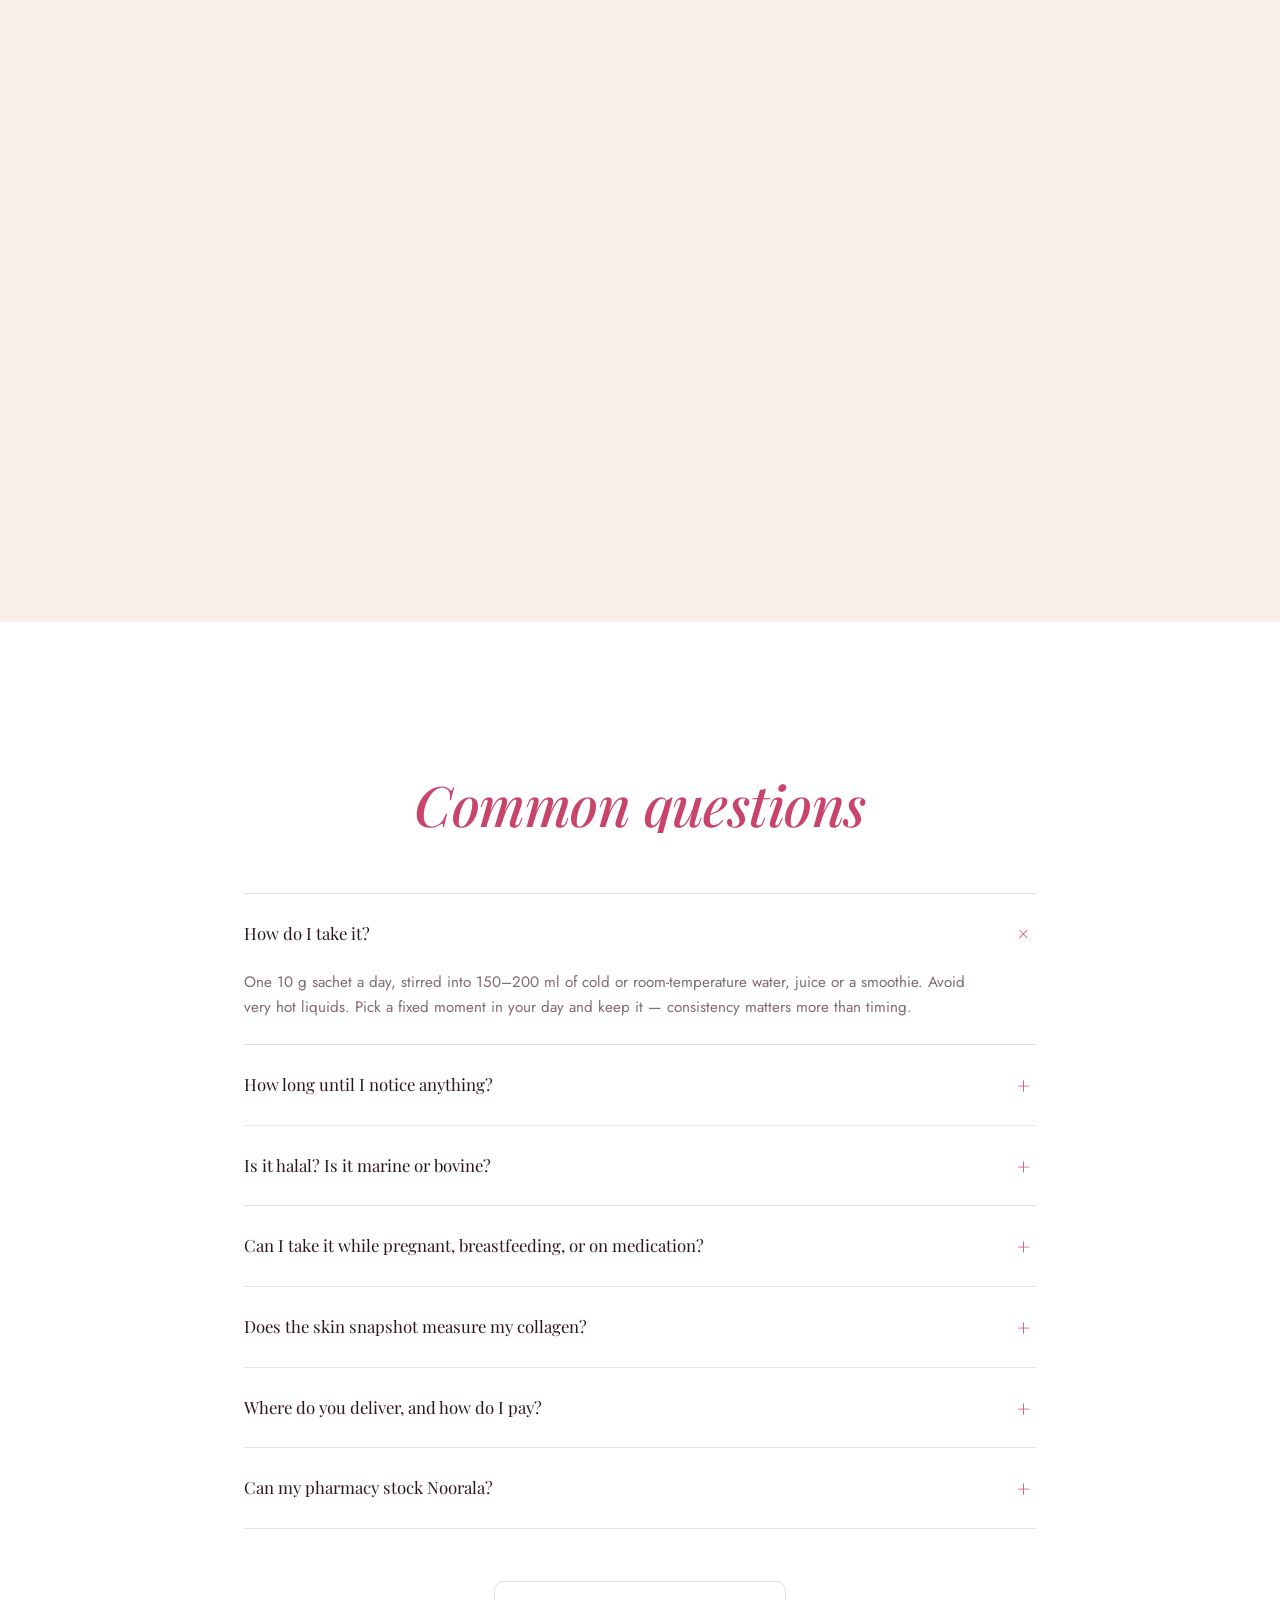
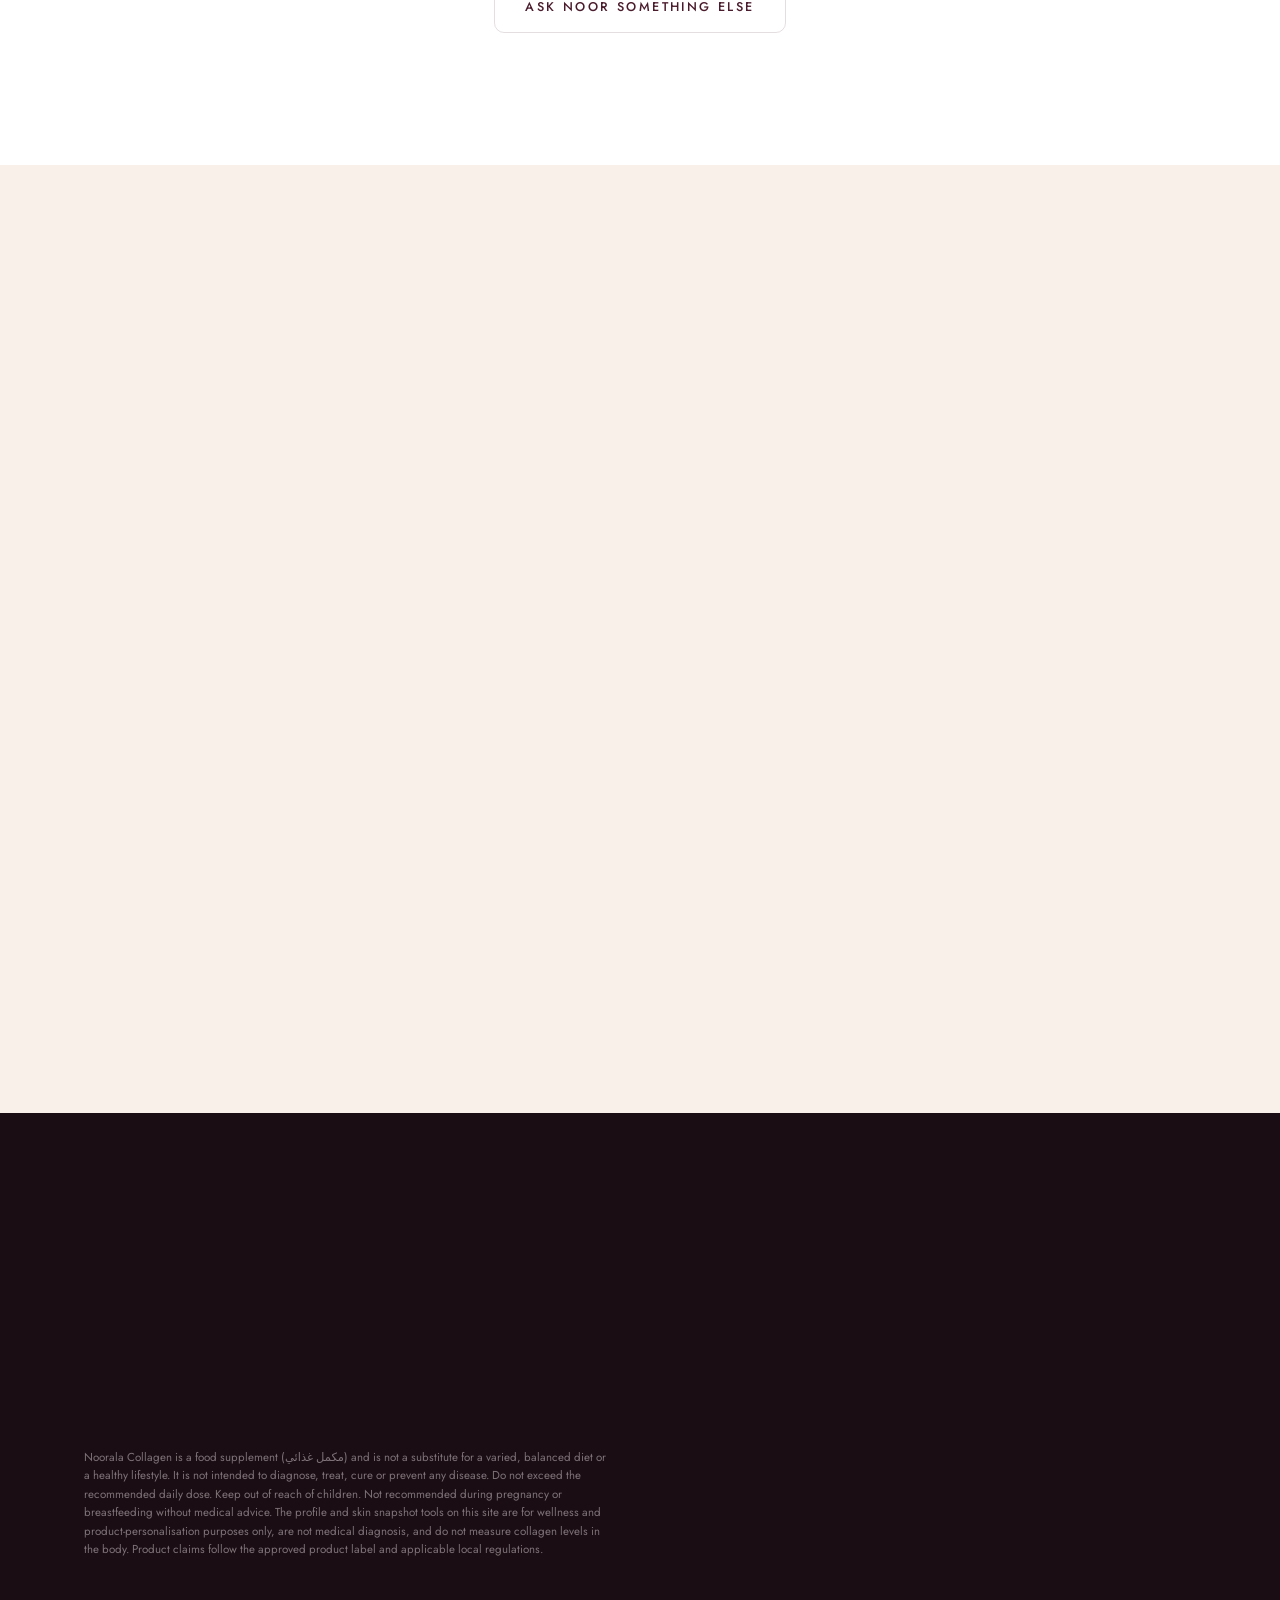
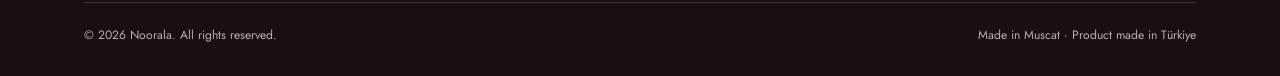
==== commit df6ca106: "Move hosting to Vercel, add a CSP, and fix the intro curtain Vercel was already connected to this re" ====
--- a/index.html
+++ b/index.html
@@ -1,5 +1,5 @@
 <!DOCTYPE html>
-<html lang="en" class="no-js">
+<html lang="en">
 <head>
 <meta charset="UTF-8">
 <meta name="viewport" content="width=device-width, initial-scale=1, viewport-fit=cover">
@@ -39,9 +39,7 @@
 <link rel="preconnect" href="https://fonts.googleapis.com">
 <link rel="preconnect" href="https://fonts.gstatic.com" crossorigin>
 <link rel="preload" as="image" href="assets/img/box-strawberry.webp" type="image/webp" fetchpriority="high">
-<link rel="preload" as="style" href="https://fonts.googleapis.com/css2?family=Playfair+Display:ital,wght@0,400;0,500;0,600;0,700;1,400;1,500&family=Jost:wght@300;400;500;600&display=swap">
-<link rel="stylesheet" href="https://fonts.googleapis.com/css2?family=Playfair+Display:ital,wght@0,400;0,500;0,600;0,700;1,400;1,500&family=Jost:wght@300;400;500;600&display=swap" media="print" onload="this.media='all'">
-<noscript><link rel="stylesheet" href="https://fonts.googleapis.com/css2?family=Playfair+Display:ital,wght@0,400;0,500;0,600;0,700;1,400;1,500&family=Jost:wght@300;400;500;600&display=swap"></noscript>
+<link rel="stylesheet" href="https://fonts.googleapis.com/css2?family=Playfair+Display:ital,wght@0,400;0,500;0,600;0,700;1,400;1,500&family=Jost:wght@300;400;500;600&display=swap">
 <link rel="stylesheet" href="assets/css/noorala.css">
 </head>
 <body data-mode="express">
--- a/assets/css/noorala.css
+++ b/assets/css/noorala.css
@@ -568,13 +568,16 @@
 
 /* ===== 4 · MOTION LAYER ===== */
 /* ---------- intro curtain ---------- */
-#intro{position:fixed;inset:0;z-index:200;background:var(--noir);display:grid;place-items:center;text-align:center;
+#intro{position:fixed;inset:0;z-index:200;background:var(--noir);display:none;place-items:center;text-align:center;
   transition:opacity .7s var(--ease),visibility .7s;padding:20px}
 #intro::before{content:'';position:absolute;inset:0;background:radial-gradient(50vw 50vw at 50% 50%,rgba(200,68,107,.28),transparent 65%);animation:introGlow 2.4s var(--ease) infinite alternate}
 @keyframes introGlow{from{opacity:.5;transform:scale(.9)}to{opacity:1;transform:scale(1.1)}}
 #intro .in-logo{position:relative;font-family:var(--font-d);color:#fff;font-size:clamp(2.6rem,9vw,5rem);opacity:0;
   animation:introLogo 1.15s var(--ease) forwards}
-#intro .in-logo .leaf{color:var(--gold)}
+/* The wordmark leaf is a colour emoji, so `color` never applies to it and
+   at the curtain's 5rem it rendered as a large green glyph splitting the
+   name in half. Scale and lift it the way the header mark does. */
+#intro .in-logo .leaf{display:inline-block;transform:translate(-3px,-26px) rotate(6deg) scale(.3);color:var(--gold)}
 #intro .in-line{position:relative;height:1px;width:0;margin:20px auto 14px;background:linear-gradient(90deg,transparent,var(--gold),transparent);animation:introLine 1.3s var(--ease) .3s forwards}
 #intro .in-tag{position:relative;font-size:.66rem;letter-spacing:.42em;text-transform:uppercase;color:rgba(246,234,239,.6);opacity:0;animation:introTag .9s var(--ease) .55s forwards}
 @keyframes introLogo{from{opacity:0;transform:translateY(22px) scale(.97);filter:blur(10px)}to{opacity:1;transform:none;filter:none}}
@@ -934,7 +937,11 @@
 .wa-status.is-open{color:#2E7D4F}
 
 /* The intro curtain must never strand a visitor whose JS failed. */
-.no-js #intro,#intro[hidden]{display:none}
+/* The curtain stays hidden until the script decides to play it. Nothing
+   inline is needed to reveal it, and a visitor without JavaScript never
+   sees a full-screen overlay that nothing will ever dismiss. */
+body.intro-playing #intro{display:grid}
+#intro[hidden]{display:none !important}
 
 /* Respect the OS setting site-wide, not just per-component. */
 @media (prefers-reduced-motion: reduce){
